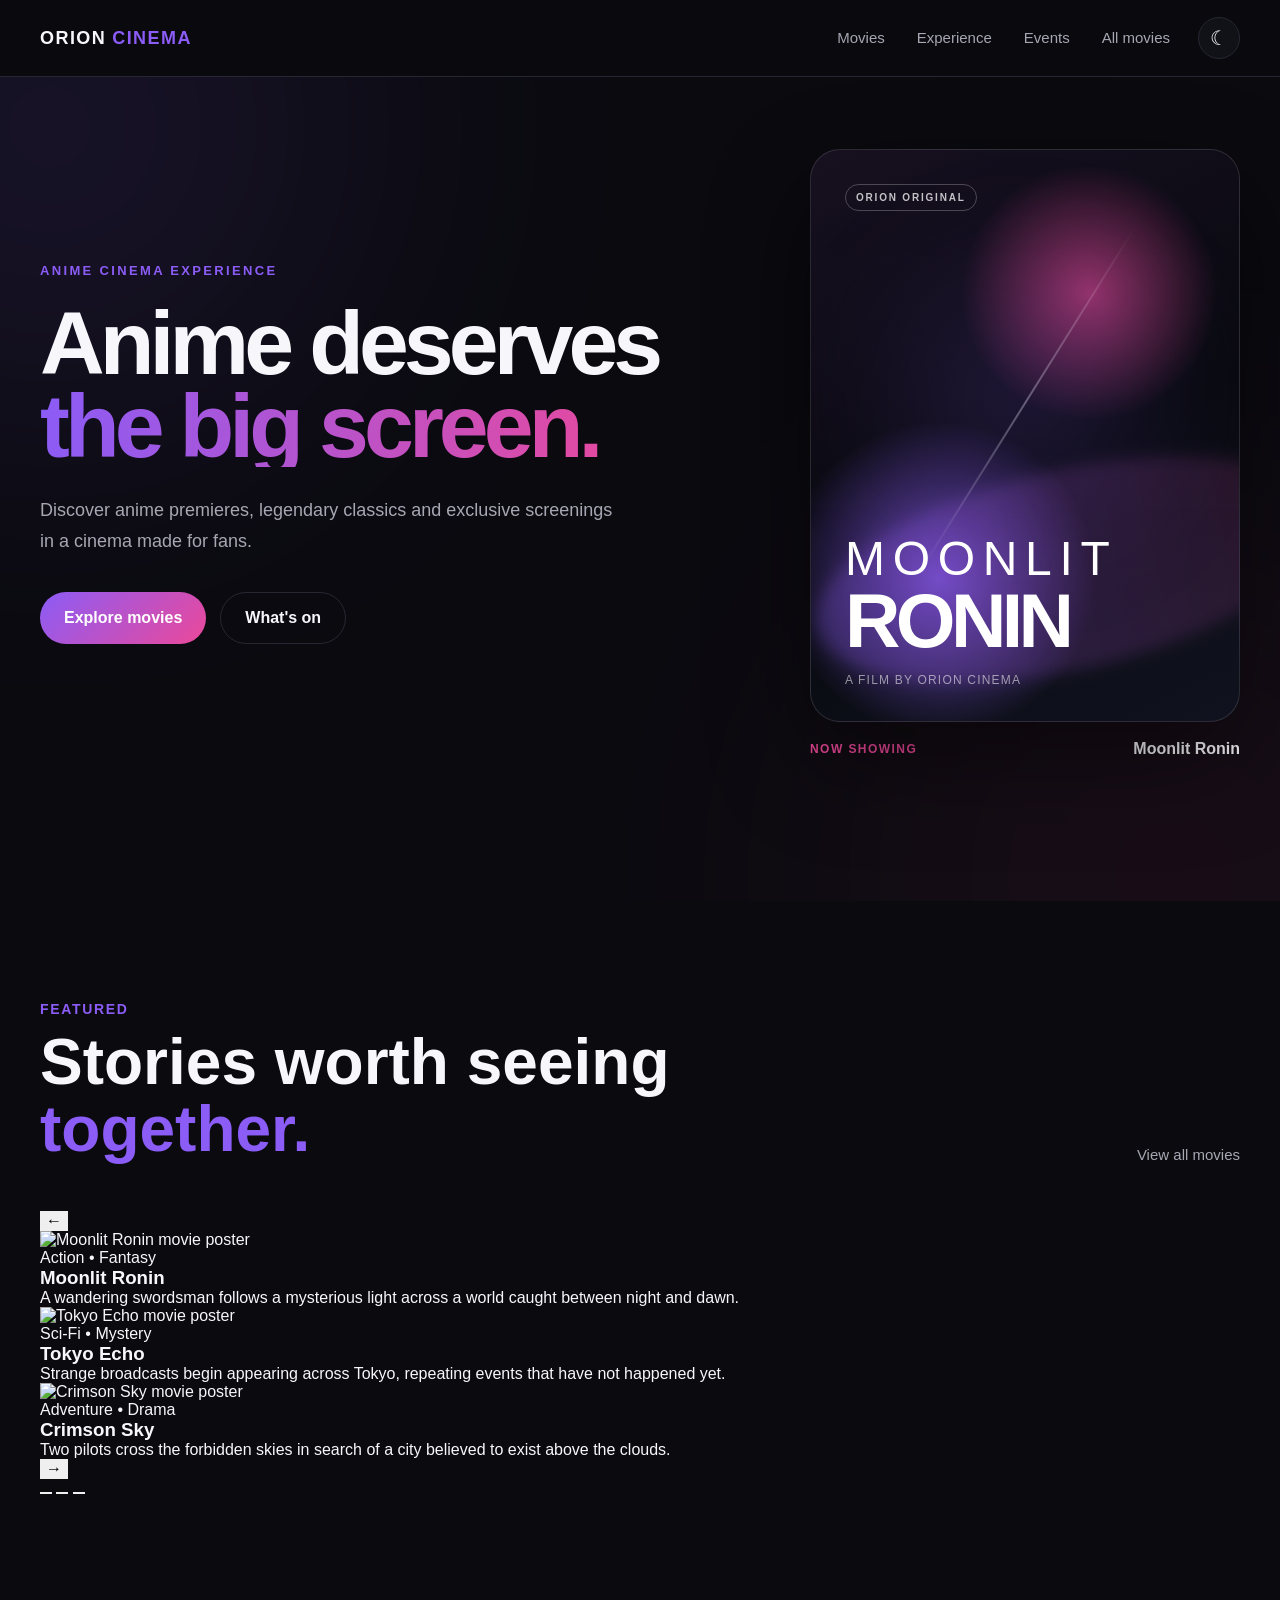
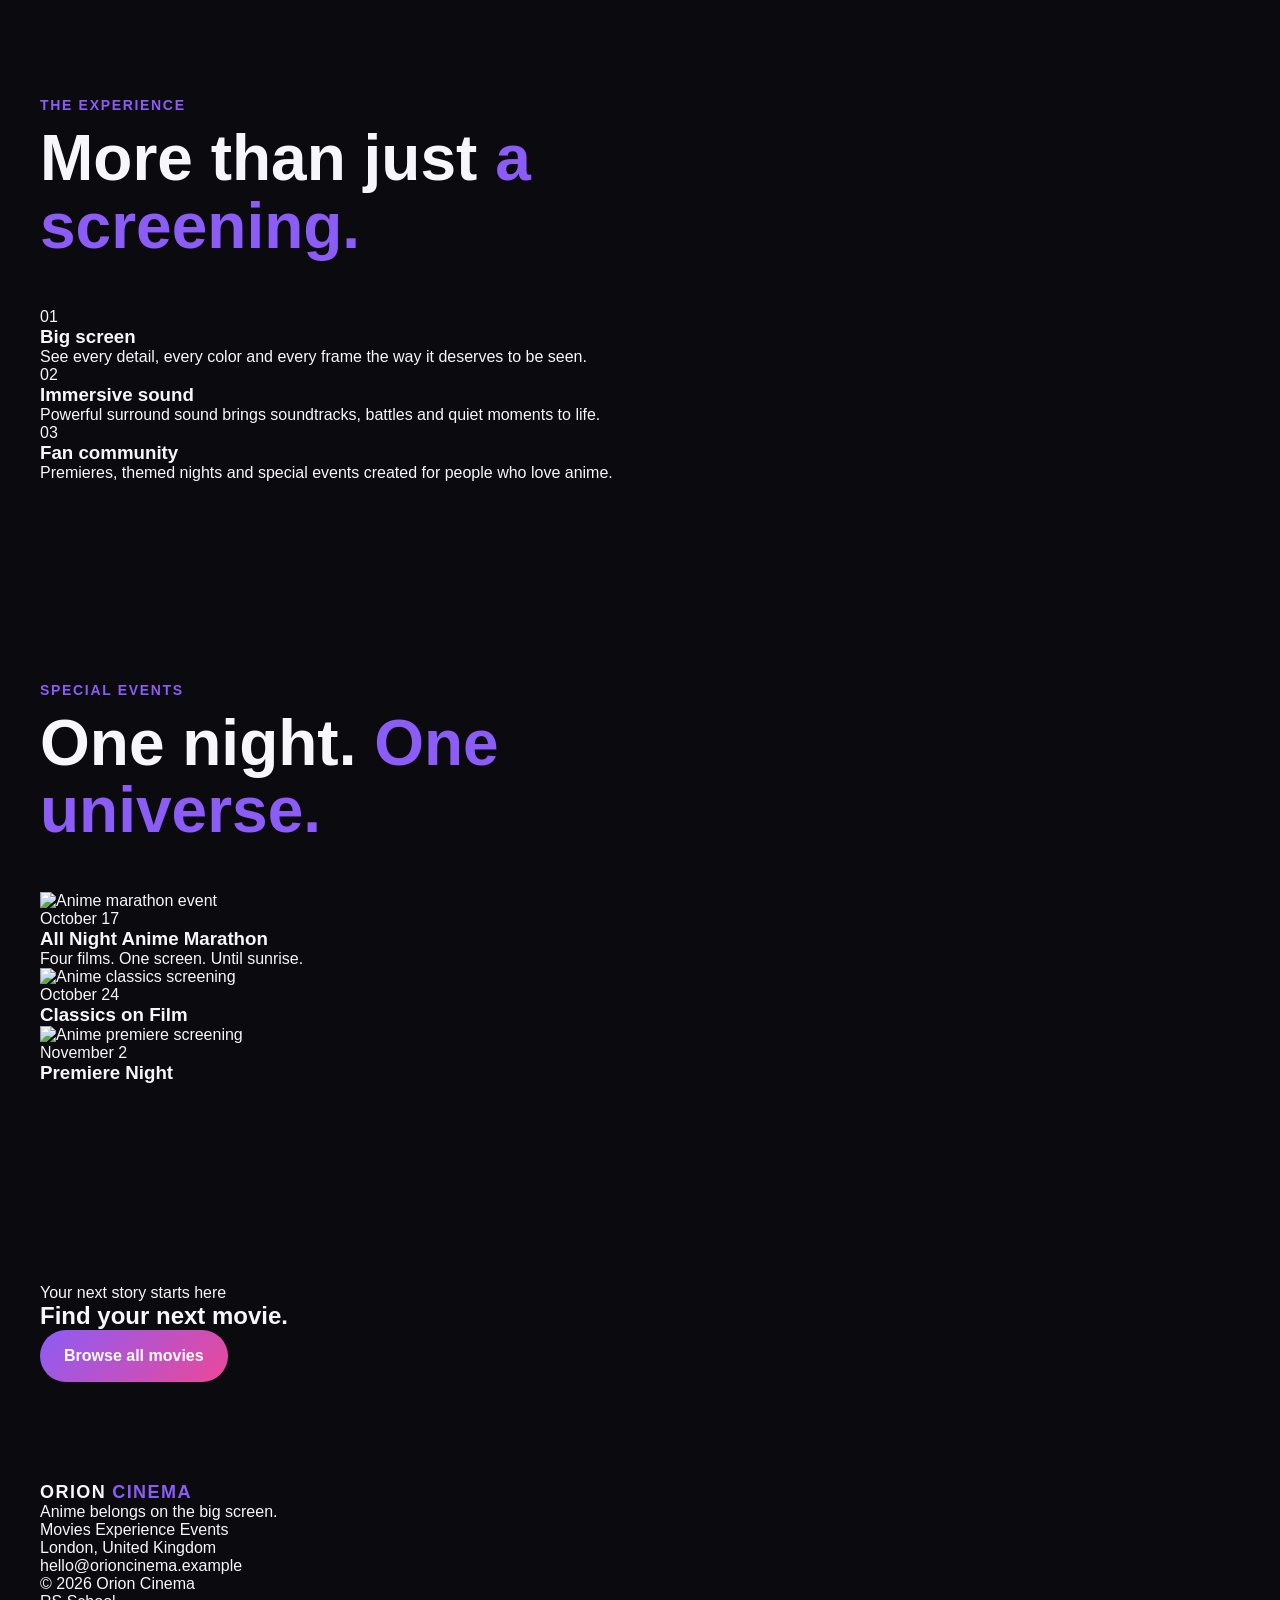
==== index.html @ 241aa788 "feat: add hero section styles" ====
<!DOCTYPE html>
<html lang="en">
<head>
    <meta charset="UTF-8">
    <meta name="viewport" content="width=device-width, initial-scale=1.0">

    <meta name="description" content="Orion Cinema — anime premieres, classics and special screenings on the big screen.">

    <title>Orion Cinema</title>

    <link rel="icon" href="./favicon.svg" type="image/svg+xml">
    <link rel="stylesheet" href="./css/style.css">
</head>

<body>
    <header class="header">
        <div class="container header__container">
            <a class="logo" href="./" aria-label="Orion Cinema home">ORION<span class="logo__accent">CINEMA</span></a>

            <nav class="nav" aria-label="Main navigation">
                <ul class="nav__list">
                    <li class="nav__item">
                        <a class="nav__link" href="#featured">Movies</a>
                    </li>

                    <li class="nav__item">
                        <a class="nav__link" href="#experience">Experience</a>
                    </li>

                    <li class="nav__item">
                        <a class="nav__link" href="#events">Events</a>
                    </li>

                    <li class="nav__item">
                        <a class="nav__link" href="./movies/">All movies</a>
                    </li>
                </ul>
            </nav>

            <div class="header__actions">

                <button class="theme-toggle" type="button" aria-label="Switch color theme">
                    <span class="theme-toggle__icon" aria-hidden="true">☾</span>
                </button>

                <button class="burger" type="button" aria-label="Open navigation menu" aria-expanded="false">
                    <span class="burger__line"></span>
                    <span class="burger__line"></span>
                    <span class="burger__line"></span>
                </button>

            </div>

        </div>
    </header>

    <main>
        <section class="hero">
            <div class="container hero__container">

                <div class="hero__content">

                    <p class="hero__eyebrow">
                        Anime cinema experience
                    </p>

                    <h1 class="hero__title">
                        Anime deserves
                        <span class="hero__accent">the big screen.</span>
                    </h1>

                    <p class="hero__description">
                        Discover anime premieres, legendary classics and exclusive
                        screenings in a cinema made for fans.
                    </p>

                    <div class="hero__actions">

                        <a class="button button--primary" href="./movies/">
                            Explore movies
                        </a>

                        <a class="button button--secondary" href="#featured">
                            What's on
                        </a>

                    </div>

                </div>


                <div class="hero__visual">

                    <div class="hero__poster">

                        <div class="hero__poster-glow"></div>

                        <div class="hero__poster-content">
                          <span class="hero__poster-label">
                            ORION ORIGINAL
                          </span>

                            <div class="hero__poster-title">
                                <span>MOONLIT</span>
                                <strong>RONIN</strong>
                            </div>

                            <p class="hero__poster-meta">
                                A film by Orion Cinema
                            </p>
                        </div>

                    </div>

                    <div class="hero__movie-info">
                        <span class="hero__status">Now showing</span>
                        <strong class="hero__movie-title">Moonlit Ronin</strong>
                    </div>

                </div>

            </div>
        </section>


        <section class="featured section" id="featured">
            <div class="container">

                <div class="section-heading">

                    <div>
                        <p class="section-heading__eyebrow">Featured</p>

                        <h2 class="section-heading__title">
                            Stories worth seeing
                            <span class="accent-text">together.</span>
                        </h2>
                    </div>

                    <a class="section-heading__link" href="./movies/">
                        View all movies
                    </a>

                </div>


                <div class="slider">

                    <button
                            class="slider__button slider__button--previous"
                            type="button"
                            aria-label="Previous movie"
                    >
                        ←
                    </button>


                    <div class="slider__track">

                        <article class="featured-card">
                            <img class="featured-card__image" src="./assets/images/movies/moonlit-ronin.jpg" alt="Moonlit Ronin movie poster">

                            <div class="featured-card__content">
                                <p class="featured-card__meta">
                                    Action • Fantasy
                                </p>

                                <h3 class="featured-card__title">
                                    Moonlit Ronin
                                </h3>

                                <p class="featured-card__description">
                                    A wandering swordsman follows a mysterious light across
                                    a world caught between night and dawn.
                                </p>
                            </div>
                        </article>


                        <article class="featured-card">
                            <img class="featured-card__image" src="./assets/images/movies/tokyo-echo.jpg" alt="Tokyo Echo movie poster">

                            <div class="featured-card__content">
                                <p class="featured-card__meta">
                                    Sci-Fi • Mystery
                                </p>

                                <h3 class="featured-card__title">
                                    Tokyo Echo
                                </h3>

                                <p class="featured-card__description">
                                    Strange broadcasts begin appearing across Tokyo,
                                    repeating events that have not happened yet.
                                </p>
                            </div>
                        </article>


                        <article class="featured-card">
                            <img class="featured-card__image" src="./assets/images/movies/crimson-sky.jpg" alt="Crimson Sky movie poster">

                            <div class="featured-card__content">
                                <p class="featured-card__meta">
                                    Adventure • Drama
                                </p>

                                <h3 class="featured-card__title">
                                    Crimson Sky
                                </h3>

                                <p class="featured-card__description">
                                    Two pilots cross the forbidden skies in search of a
                                    city believed to exist above the clouds.
                                </p>
                            </div>
                        </article>

                    </div>


                    <button class="slider__button slider__button--next" type="button" aria-label="Next movie">→</button>

                </div>


                <div class="slider-pagination" aria-label="Slider pagination">
                    <button class="slider-pagination__item slider-pagination__item--active" type="button" aria-label="Show movie 1"></button>

                    <button class="slider-pagination__item" type="button" aria-label="Show movie 2"></button>

                    <button class="slider-pagination__item" type="button" aria-label="Show movie 3"></button>
                </div>

            </div>
        </section>

        <section class="experience section" id="experience">
            <div class="container">

                <div class="section-heading">

                    <div>
                        <p class="section-heading__eyebrow">
                            The experience
                        </p>

                        <h2 class="section-heading__title">
                            More than just
                            <span class="accent-text">a screening.</span>
                        </h2>
                    </div>

                </div>


                <div class="experience__grid">

                    <article class="experience-card">
                        <span class="experience-card__number">01</span>

                        <h3 class="experience-card__title">
                            Big screen
                        </h3>

                        <p class="experience-card__description">
                            See every detail, every color and every frame the way
                            it deserves to be seen.
                        </p>
                    </article>


                    <article class="experience-card">
                        <span class="experience-card__number">02</span>

                        <h3 class="experience-card__title">
                            Immersive sound
                        </h3>

                        <p class="experience-card__description">
                            Powerful surround sound brings soundtracks, battles and
                            quiet moments to life.
                        </p>
                    </article>


                    <article class="experience-card">
                        <span class="experience-card__number">03</span>

                        <h3 class="experience-card__title">
                            Fan community
                        </h3>

                        <p class="experience-card__description">
                            Premieres, themed nights and special events created for
                            people who love anime.
                        </p>
                    </article>

                </div>

            </div>
        </section>

        <section class="events section" id="events">
            <div class="container">

                <div class="section-heading">

                    <div>
                        <p class="section-heading__eyebrow">
                            Special events
                        </p>

                        <h2 class="section-heading__title">
                            One night.
                            <span class="accent-text">One universe.</span>
                        </h2>
                    </div>

                </div>


                <div class="events__grid">

                    <article class="event-card event-card--large">

                        <img class="event-card__image" src="./assets/images/events/anime-night.jpg" alt="Anime marathon event">

                        <div class="event-card__overlay">

                            <p class="event-card__date">
                                October 17
                            </p>

                            <h3 class="event-card__title">
                                All Night Anime Marathon
                            </h3>

                            <p class="event-card__description">
                                Four films. One screen. Until sunrise.
                            </p>

                        </div>

                    </article>


                    <article class="event-card">

                        <img class="event-card__image" src="./assets/images/events/classics-night.jpg" alt="Anime classics screening">

                        <div class="event-card__overlay">

                            <p class="event-card__date">
                                October 24
                            </p>

                            <h3 class="event-card__title">
                                Classics on Film
                            </h3>

                        </div>

                    </article>


                    <article class="event-card">

                        <img class="event-card__image" src="./assets/images/events/premiere-night.jpg" alt="Anime premiere screening">

                        <div class="event-card__overlay">

                            <p class="event-card__date">
                                November 2
                            </p>

                            <h3 class="event-card__title">
                                Premiere Night
                            </h3>

                        </div>

                    </article>

                </div>

            </div>
        </section>

        <section class="cta section">
            <div class="container">

                <div class="cta__content">

                    <p class="cta__eyebrow">
                        Your next story starts here
                    </p>

                    <h2 class="cta__title">
                        Find your next movie.
                    </h2>

                    <a class="button button--primary" href="./movies/">
                        Browse all movies
                    </a>

                </div>

            </div>
        </section>

    </main>

    <footer class="footer">
        <div class="container">

            <div class="footer__top">

                <div class="footer__brand">

                    <a class="logo" href="./">
                        ORION
                        <span class="logo__accent">CINEMA</span>
                    </a>

                    <p class="footer__tagline">
                        Anime belongs on the big screen.
                    </p>

                </div>


                <nav class="footer__nav" aria-label="Footer navigation">

                    <a href="./movies/">Movies</a>
                    <a href="#experience">Experience</a>
                    <a href="#events">Events</a>

                </nav>


                <div class="footer__contacts">

                    <p>London, United Kingdom</p>

                    <a href="mailto:hello@orioncinema.example">hello@orioncinema.example</a>

                </div>

            </div>


            <div class="footer__bottom">

                <p>
                    © 2026 Orion Cinema
                </p>

                <a href="https://rs.school/" target="_blank" rel="noopener noreferrer">RS School</a>

            </div>

        </div>
    </footer>


    <script src="./js/main.js"></script>
</body>
</html>
---- css/style.css ----
*,
*::before,
*::after {
    box-sizing: border-box;
}

html {
    scroll-behavior: smooth;
}

body,
h1,
h2,
h3,
p,
ul {
    margin: 0;
}

ul {
    padding: 0;
    list-style: none;
}

img {
    display: block;
    max-width: 100%;
}

a {
    color: inherit;
    text-decoration: none;
}

button,
input {
    font: inherit;
}

button {
    border: none;
    cursor: pointer;
}



:root {
    --bg-primary: #0a0a0f;
    --bg-secondary: #111118;
    --bg-card: #181821;

    --text-primary: #f7f7fb;
    --text-secondary: #a7a7b3;

    --accent-primary: #8b5cf6;
    --accent-secondary: #ec4899;

    --border-color: #272733;

    --container-width: 1200px;

    --transition: 0.3s ease;
}


[data-theme="light"] {
    --bg-primary: #f6f6fa;
    --bg-secondary: #ffffff;
    --bg-card: #ffffff;

    --text-primary: #17171c;
    --text-secondary: #686872;

    --border-color: #dddde5;
}


body {
    min-width: 320px;

    font-family:
            Inter,
            Arial,
            sans-serif;

    color: var(--text-primary);
    background-color: var(--bg-primary);

    transition: color var(--transition), background-color var(--transition);
}

.container {
    width: min(
            calc(100% - 40px),
            var(--container-width)
    );

    margin-inline: auto;
}

.section {
    padding: 100px 0;
}

.accent-text {
    color: var(--accent-primary);
}

.logo {
    display: inline-flex;
    align-items: center;
    gap: 6px;

    font-size: 18px;
    font-weight: 800;
    letter-spacing: 0.08em;

    white-space: nowrap;
}

.logo__accent {
    color: var(--accent-primary);
}


.button {
    display: inline-flex;
    align-items: center;
    justify-content: center;

    min-height: 52px;
    padding: 0 24px;

    border-radius: 999px;

    font-weight: 600;

    transition:
            transform var(--transition),
            background-color var(--transition),
            color var(--transition),
            border-color var(--transition);
}

.button:hover {
    transform: translateY(-2px);
}

.button--primary {
    color: #ffffff;

    background:
            linear-gradient(
                    135deg,
                    var(--accent-primary),
                    var(--accent-secondary)
            );
}

.button--secondary {
    border: 1px solid var(--border-color);

    color: var(--text-primary);
    background-color: transparent;
}

.button--secondary:hover {
    background-color: var(--bg-card);
}


.header {
    position: sticky;
    top: 0;
    z-index: 100;

    background-color: rgba(10, 10, 15, 0.88);

    border-bottom: 1px solid var(--border-color);

    backdrop-filter: blur(16px);
}

[data-theme="light"] .header {
    background-color: rgba(246, 246, 250, 0.88);
}

.header__container {
    display: flex;
    align-items: center;

    min-height: 76px;
}

.nav {
    margin-left: auto;
}

.nav__list {
    display: flex;
    align-items: center;
    gap: 32px;
}

.nav__link {
    position: relative;

    color: var(--text-secondary);

    font-size: 15px;
    font-weight: 500;

    transition: color var(--transition);
}

.nav__link:hover {
    color: var(--text-primary);
}

.nav__link::after {
    content: "";

    position: absolute;
    left: 0;
    bottom: -8px;

    width: 100%;
    height: 2px;

    background-color: var(--accent-primary);

    transform: scaleX(0);
    transform-origin: right;

    transition: transform var(--transition);
}

.nav__link:hover::after {
    transform: scaleX(1);
    transform-origin: left;
}

.header__actions {
    display: flex;
    align-items: center;
    gap: 10px;

    margin-left: 28px;
}

.theme-toggle {
    display: flex;
    align-items: center;
    justify-content: center;

    width: 42px;
    height: 42px;

    border: 1px solid var(--border-color);
    border-radius: 50%;

    color: var(--text-primary);
    background-color: var(--bg-secondary);

    transition:
            background-color var(--transition),
            transform var(--transition);
}

.theme-toggle:hover {
    transform: rotate(12deg);

    background-color: var(--bg-card);
}

.theme-toggle__icon {
    font-size: 20px;
}

.burger {
    display: none;

    width: 42px;
    height: 42px;

    border: 1px solid var(--border-color);
    border-radius: 50%;

    background-color: var(--bg-secondary);
}

.burger__line {
    display: block;

    width: 18px;
    height: 2px;

    margin: 4px auto;

    background-color: var(--text-primary);
}

/* =========================
   HERO
========================= */

.hero {
    position: relative;
    overflow: hidden;

    min-height: calc(100vh - 76px);
    padding: 72px 0 96px;
}

.hero::before {
    content: "";

    position: absolute;
    top: -250px;
    left: -250px;

    width: 600px;
    height: 600px;

    border-radius: 50%;

    background: var(--accent-primary);

    opacity: 0.12;
    filter: blur(140px);

    pointer-events: none;
}

.hero::after {
    content: "";

    position: absolute;
    right: -220px;
    bottom: -300px;

    width: 650px;
    height: 650px;

    border-radius: 50%;

    background: var(--accent-secondary);

    opacity: 0.08;
    filter: blur(160px);

    pointer-events: none;
}

.hero__container {
    position: relative;
    z-index: 1;

    display: grid;
    grid-template-columns: minmax(0, 1fr) minmax(340px, 0.8fr);
    align-items: center;
    gap: 80px;
}


.hero__content {
    max-width: 700px;
}

.hero__eyebrow {
    margin-bottom: 24px;

    color: var(--accent-primary);

    font-size: 13px;
    font-weight: 700;

    letter-spacing: 0.18em;
    text-transform: uppercase;
}

.hero__title {
    max-width: 760px;

    margin-bottom: 28px;

    font-size: clamp(58px, 7vw, 104px);
    line-height: 0.92;

    letter-spacing: -0.055em;
}

.hero__accent {
    display: block;

    color: transparent;

    background:
            linear-gradient(
                    90deg,
                    var(--accent-primary),
                    var(--accent-secondary)
            );

    background-clip: text;
    -webkit-background-clip: text;
}

.hero__description {
    max-width: 590px;

    margin-bottom: 36px;

    color: var(--text-secondary);

    font-size: 18px;
    line-height: 1.7;
}

.hero__actions {
    display: flex;
    flex-wrap: wrap;
    gap: 14px;
}


.hero__visual {
    position: relative;

    width: 100%;
    max-width: 430px;

    justify-self: end;
}

.hero__poster {
    position: relative;
    overflow: hidden;

    aspect-ratio: 3 / 4;

    border: 1px solid rgba(255, 255, 255, 0.12);
    border-radius: 30px;

    background:
            radial-gradient(
                    circle at 65% 25%,
                    rgba(236, 72, 153, 0.6),
                    transparent 25%
            ),
            radial-gradient(
                    circle at 30% 75%,
                    rgba(139, 92, 246, 0.75),
                    transparent 30%
            ),
            linear-gradient(
                    155deg,
                    #171020 0%,
                    #08090f 55%,
                    #10131f 100%
            );

    box-shadow:
            0 40px 100px rgba(0, 0, 0, 0.45);
}

.hero__poster::before {
    content: "";

    position: absolute;
    top: 8%;
    left: 50%;

    width: 2px;
    height: 72%;

    background:
            linear-gradient(
                    to bottom,
                    transparent,
                    rgba(255, 255, 255, 0.7),
                    transparent
            );

    transform: rotate(32deg);

    opacity: 0.5;
}

.hero__poster::after {
    content: "";

    position: absolute;
    right: -20%;
    bottom: 9%;

    width: 120%;
    height: 35%;

    border-radius: 50%;

    background:
            linear-gradient(
                    90deg,
                    rgba(139, 92, 246, 0.25),
                    rgba(236, 72, 153, 0.12)
            );

    transform: rotate(-13deg);
    filter: blur(8px);
}



.hero__poster-glow {
    position: absolute;
    top: 25%;
    left: 50%;

    width: 210px;
    height: 210px;

    border-radius: 50%;

    background: var(--accent-primary);

    transform: translateX(-50%);

    opacity: 0.22;
    filter: blur(80px);
}



.hero__poster-content {
    position: absolute;
    inset: 0;
    z-index: 2;

    display: flex;
    flex-direction: column;

    padding: 34px;
}

.hero__poster-label {
    align-self: flex-start;

    padding: 7px 10px;

    border: 1px solid rgba(255, 255, 255, 0.24);
    border-radius: 999px;

    color: rgba(255, 255, 255, 0.75);

    font-size: 10px;
    font-weight: 700;

    letter-spacing: 0.18em;
}

.hero__poster-title {
    margin-top: auto;

    color: #ffffff;
}

.hero__poster-title span,
.hero__poster-title strong {
    display: block;
}

.hero__poster-title span {
    font-size: clamp(34px, 4vw, 48px);
    font-weight: 300;

    letter-spacing: 0.16em;
}

.hero__poster-title strong {
    font-size: clamp(56px, 6vw, 82px);
    line-height: 0.9;

    letter-spacing: -0.06em;
}

.hero__poster-meta {
    margin-top: 18px;

    color: rgba(255, 255, 255, 0.55);

    font-size: 12px;

    letter-spacing: 0.1em;
    text-transform: uppercase;
}


/* MOVIE INFO */

.hero__movie-info {
    display: flex;
    align-items: center;
    justify-content: space-between;
    gap: 20px;

    padding-top: 18px;
}

.hero__status {
    color: var(--accent-secondary);

    font-size: 12px;
    font-weight: 700;

    letter-spacing: 0.12em;
    text-transform: uppercase;
}

.hero__movie-title {
    font-size: 16px;
}

.section-heading {
    display: flex;
    align-items: flex-end;
    justify-content: space-between;
    gap: 30px;

    margin-bottom: 48px;
}

.section-heading__eyebrow {
    margin-bottom: 12px;

    color: var(--accent-primary);

    font-size: 14px;
    font-weight: 700;

    text-transform: uppercase;
    letter-spacing: 0.12em;
}

.section-heading__title {
    max-width: 700px;

    font-size: clamp(36px, 5vw, 64px);
    line-height: 1.05;
}

.section-heading__link {
    color: var(--text-secondary);

    font-size: 15px;

    transition: color var(--transition);
}

.section-heading__link:hover {
    color: var(--text-primary);
}


@media (max-width: 1000px) {
    .hero {
        min-height: auto;
    }

    .hero__container {
        grid-template-columns: 1fr 360px;
        gap: 48px;
    }

    .hero__title {
        font-size: clamp(52px, 7vw, 76px);
    }
}


@media (max-width: 768px) {
    .hero {
        padding: 64px 0 80px;
    }

    .hero__container {
        grid-template-columns: 1fr;
        gap: 64px;
    }

    .hero__content {
        max-width: 650px;
    }

    .hero__title {
        max-width: 650px;

        font-size: clamp(54px, 11vw, 82px);
    }

    .hero__visual {
        width: min(100%, 420px);

        justify-self: center;
    }
}


@media (max-width: 480px) {
    .hero {
        padding: 48px 0 64px;
    }

    .hero__eyebrow {
        margin-bottom: 18px;

        font-size: 11px;
    }

    .hero__title {
        margin-bottom: 24px;

        font-size: clamp(44px, 14vw, 62px);
    }

    .hero__description {
        margin-bottom: 28px;

        font-size: 16px;
    }

    .hero__actions {
        flex-direction: column;
    }

    .hero__actions .button {
        width: 100%;
    }

    .hero__visual {
        max-width: 340px;
    }

    .hero__poster {
        border-radius: 22px;
    }

    .hero__poster-content {
        padding: 24px;
    }

    .hero__poster-title span {
        font-size: 27px;
    }

    .hero__poster-title strong {
        font-size: 56px;
    }

    .hero__movie-info {
        align-items: flex-start;
        flex-direction: column;
        gap: 6px;
    }
}


@media (max-width: 768px) {
    .container {
        width: min(
                calc(100% - 32px),
                var(--container-width)
        );
    }

    .section {
        padding: 80px 0;
    }

    .nav {
        display: none;
    }

    .header__actions {
        margin-left: auto;
    }

    .burger {
        display: block;
    }
}

@media (max-width: 480px) {
    .container {
        width: min(
                calc(100% - 24px),
                var(--container-width)
        );
    }

    .section {
        padding: 64px 0;
    }

    .header__container {
        min-height: 68px;
    }

    .logo {
        font-size: 16px;
    }
}
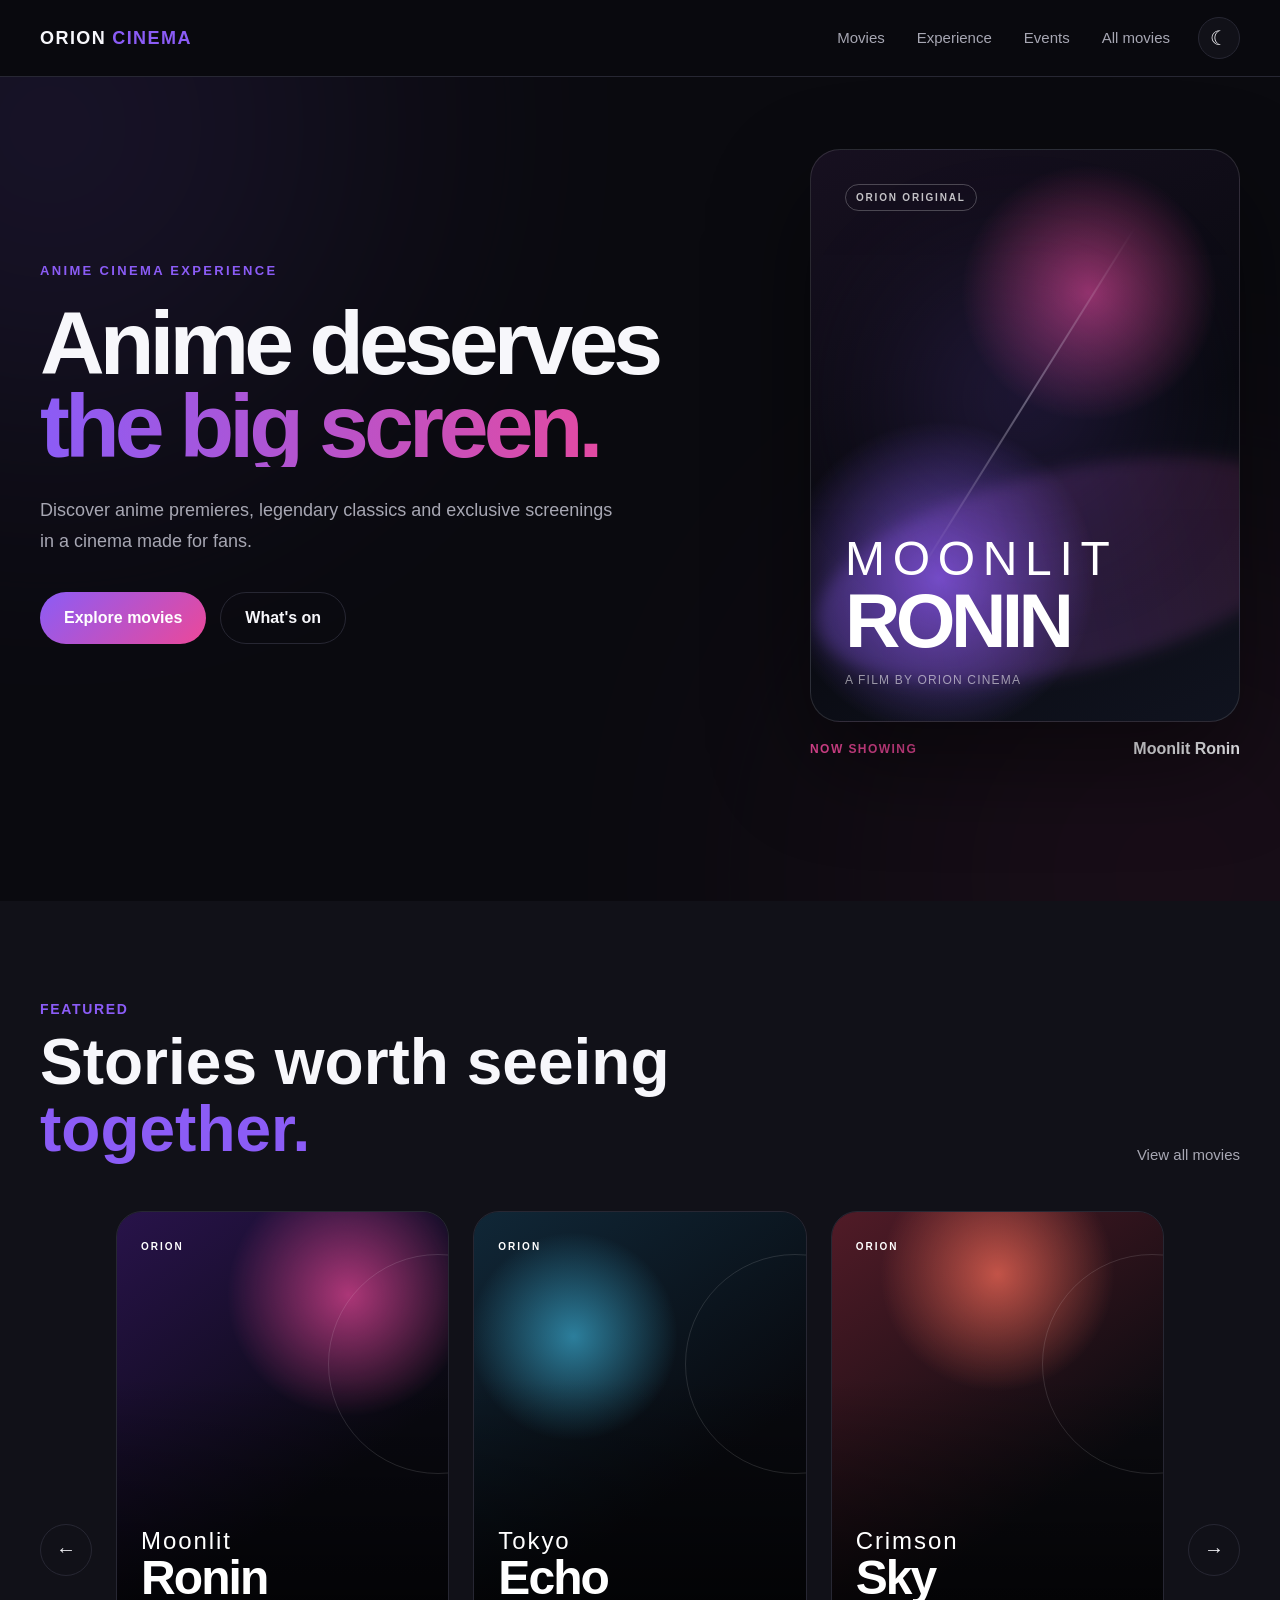
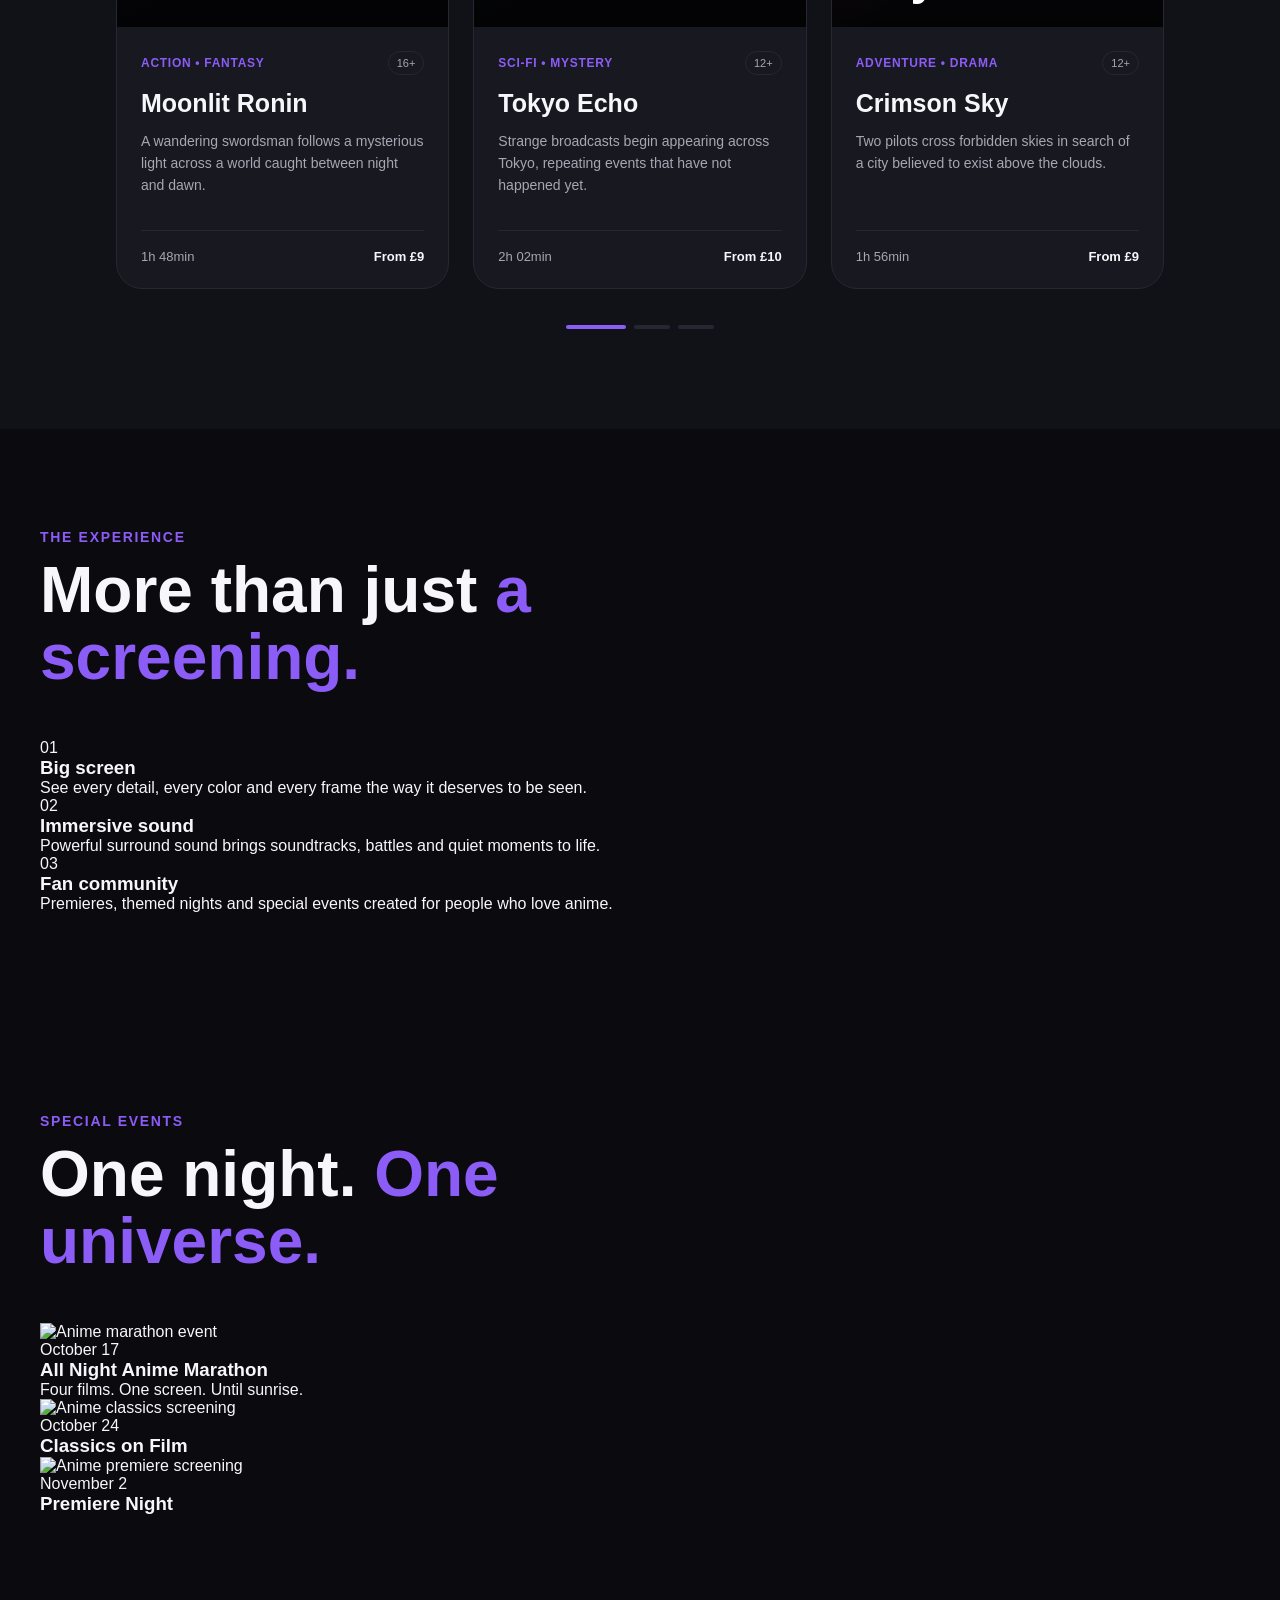
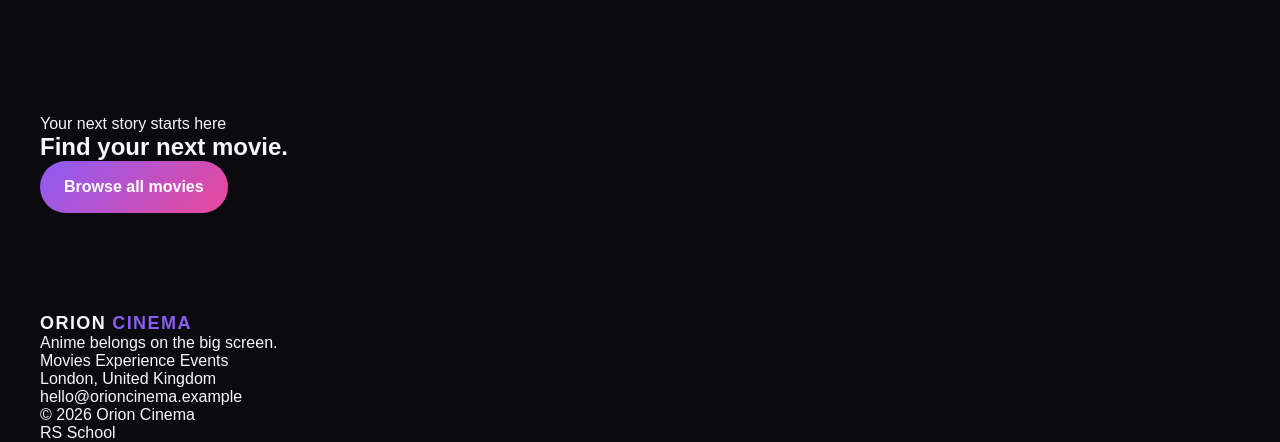
==== commit b646d767: "feat: add featured movies section" ====
--- a/index.html
+++ b/index.html
@@ -158,12 +158,23 @@
                     <div class="slider__track">
 
                         <article class="featured-card">
-                            <img class="featured-card__image" src="./assets/images/movies/moonlit-ronin.jpg" alt="Moonlit Ronin movie poster">
+                            <div class="featured-card__poster featured-card__poster--moonlit">
+                                <span class="featured-card__poster-label">ORION</span>
+
+                                <div class="featured-card__poster-name">
+                                    <span>Moonlit</span>
+                                    <strong>Ronin</strong>
+                                </div>
+                            </div>
 
                             <div class="featured-card__content">
-                                <p class="featured-card__meta">
-                                    Action • Fantasy
-                                </p>
+                                <div class="featured-card__top">
+                                    <p class="featured-card__meta">
+                                        Action • Fantasy
+                                    </p>
+
+                                    <span class="featured-card__rating">16+</span>
+                                </div>
 
                                 <h3 class="featured-card__title">
                                     Moonlit Ronin
@@ -173,17 +184,33 @@
                                     A wandering swordsman follows a mysterious light across
                                     a world caught between night and dawn.
                                 </p>
+
+                                <div class="featured-card__footer">
+                                    <span>1h 48min</span>
+                                    <span>From £9</span>
+                                </div>
                             </div>
                         </article>
 
 
                         <article class="featured-card">
-                            <img class="featured-card__image" src="./assets/images/movies/tokyo-echo.jpg" alt="Tokyo Echo movie poster">
+                            <div class="featured-card__poster featured-card__poster--tokyo">
+                                <span class="featured-card__poster-label">ORION</span>
+
+                                <div class="featured-card__poster-name">
+                                    <span>Tokyo</span>
+                                    <strong>Echo</strong>
+                                </div>
+                            </div>
 
                             <div class="featured-card__content">
-                                <p class="featured-card__meta">
-                                    Sci-Fi • Mystery
-                                </p>
+                                <div class="featured-card__top">
+                                    <p class="featured-card__meta">
+                                        Sci-Fi • Mystery
+                                    </p>
+
+                                    <span class="featured-card__rating">12+</span>
+                                </div>
 
                                 <h3 class="featured-card__title">
                                     Tokyo Echo
@@ -193,26 +220,47 @@
                                     Strange broadcasts begin appearing across Tokyo,
                                     repeating events that have not happened yet.
                                 </p>
+
+                                <div class="featured-card__footer">
+                                    <span>2h 02min</span>
+                                    <span>From £10</span>
+                                </div>
                             </div>
                         </article>
 
 
                         <article class="featured-card">
-                            <img class="featured-card__image" src="./assets/images/movies/crimson-sky.jpg" alt="Crimson Sky movie poster">
+                            <div class="featured-card__poster featured-card__poster--crimson">
+                                <span class="featured-card__poster-label">ORION</span>
+
+                                <div class="featured-card__poster-name">
+                                    <span>Crimson</span>
+                                    <strong>Sky</strong>
+                                </div>
+                            </div>
 
                             <div class="featured-card__content">
-                                <p class="featured-card__meta">
-                                    Adventure • Drama
-                                </p>
+                                <div class="featured-card__top">
+                                    <p class="featured-card__meta">
+                                        Adventure • Drama
+                                    </p>
+
+                                    <span class="featured-card__rating">12+</span>
+                                </div>
 
                                 <h3 class="featured-card__title">
                                     Crimson Sky
                                 </h3>
 
                                 <p class="featured-card__description">
-                                    Two pilots cross the forbidden skies in search of a
+                                    Two pilots cross forbidden skies in search of a
                                     city believed to exist above the clouds.
                                 </p>
+
+                                <div class="featured-card__footer">
+                                    <span>1h 56min</span>
+                                    <span>From £9</span>
+                                </div>
                             </div>
                         </article>
 
--- a/css/style.css
+++ b/css/style.css
@@ -621,6 +621,321 @@
     font-size: 16px;
 }
 
+/* =========================
+   FEATURED MOVIES
+========================= */
+
+.featured {
+    background-color: var(--bg-secondary);
+}
+
+.slider {
+    display: grid;
+    grid-template-columns: 52px minmax(0, 1fr) 52px;
+    align-items: center;
+    gap: 24px;
+}
+
+.slider__track {
+    display: grid;
+    grid-template-columns: repeat(3, 1fr);
+    gap: 24px;
+}
+
+
+/* =========================
+   SLIDER BUTTONS
+========================= */
+
+.slider__button {
+    display: flex;
+    align-items: center;
+    justify-content: center;
+
+    width: 52px;
+    height: 52px;
+
+    border: 1px solid var(--border-color);
+    border-radius: 50%;
+
+    color: var(--text-primary);
+    background-color: transparent;
+
+    font-size: 20px;
+
+    transition:
+            background-color var(--transition),
+            border-color var(--transition),
+            transform var(--transition);
+}
+
+.slider__button:hover {
+    border-color: var(--accent-primary);
+
+    background-color: var(--bg-card);
+
+    transform: scale(1.06);
+}
+
+
+
+.featured-card {
+    overflow: hidden;
+
+    border: 1px solid var(--border-color);
+    border-radius: 26px;
+
+    background-color: var(--bg-card);
+
+    transition:
+            transform var(--transition),
+            border-color var(--transition),
+            box-shadow var(--transition);
+}
+
+.featured-card:hover {
+    border-color: rgba(139, 92, 246, 0.6);
+
+    transform: translateY(-8px);
+
+    box-shadow:
+            0 30px 60px rgba(0, 0, 0, 0.2);
+}
+
+
+.featured-card__poster {
+    position: relative;
+    overflow: hidden;
+
+    aspect-ratio: 4 / 5;
+
+    padding: 24px;
+
+    color: #ffffff;
+}
+
+.featured-card__poster::before {
+    content: "";
+
+    position: absolute;
+    inset: 0;
+
+    background:
+            linear-gradient(
+                    to top,
+                    rgba(0, 0, 0, 0.7),
+                    transparent 60%
+            );
+
+    pointer-events: none;
+}
+
+.featured-card__poster::after {
+    content: "";
+
+    position: absolute;
+
+    width: 220px;
+    height: 220px;
+
+    border: 1px solid rgba(255, 255, 255, 0.12);
+    border-radius: 50%;
+
+    top: 10%;
+    right: -30%;
+}
+
+
+
+.featured-card__poster--moonlit {
+    background:
+            radial-gradient(
+                    circle at 70% 20%,
+                    rgba(236, 72, 153, 0.7),
+                    transparent 30%
+            ),
+            linear-gradient(
+                    145deg,
+                    #28134a,
+                    #090910 65%
+            );
+}
+
+
+
+.featured-card__poster--tokyo {
+    background:
+            radial-gradient(
+                    circle at 30% 30%,
+                    rgba(70, 210, 255, 0.55),
+                    transparent 28%
+            ),
+            linear-gradient(
+                    145deg,
+                    #102737,
+                    #08090e 65%
+            );
+}
+
+
+
+.featured-card__poster--crimson {
+    background:
+            radial-gradient(
+                    circle at 50% 15%,
+                    rgba(255, 110, 90, 0.7),
+                    transparent 30%
+            ),
+            linear-gradient(
+                    145deg,
+                    #511b27,
+                    #0b0b10 68%
+            );
+}
+
+
+
+
+.featured-card__poster-label {
+    position: relative;
+    z-index: 1;
+
+    font-size: 10px;
+    font-weight: 700;
+
+    letter-spacing: 0.2em;
+}
+
+.featured-card__poster-name {
+    position: absolute;
+    left: 24px;
+    right: 24px;
+    bottom: 26px;
+    z-index: 1;
+}
+
+.featured-card__poster-name span,
+.featured-card__poster-name strong {
+    display: block;
+}
+
+.featured-card__poster-name span {
+    font-size: 24px;
+    font-weight: 300;
+
+    letter-spacing: 0.08em;
+}
+
+.featured-card__poster-name strong {
+    font-size: clamp(36px, 4vw, 48px);
+    line-height: 0.95;
+
+    letter-spacing: -0.04em;
+}
+
+
+
+.featured-card__content {
+    padding: 24px;
+}
+
+.featured-card__top {
+    display: flex;
+    align-items: center;
+    justify-content: space-between;
+    gap: 16px;
+
+    margin-bottom: 14px;
+}
+
+.featured-card__meta {
+    color: var(--accent-primary);
+
+    font-size: 12px;
+    font-weight: 700;
+
+    letter-spacing: 0.06em;
+    text-transform: uppercase;
+}
+
+.featured-card__rating {
+    padding: 5px 8px;
+
+    border: 1px solid var(--border-color);
+    border-radius: 999px;
+
+    color: var(--text-secondary);
+
+    font-size: 11px;
+}
+
+.featured-card__title {
+    margin-bottom: 12px;
+
+    font-size: 25px;
+}
+
+.featured-card__description {
+    min-height: 78px;
+
+    color: var(--text-secondary);
+
+    font-size: 14px;
+    line-height: 1.6;
+}
+
+.featured-card__footer {
+    display: flex;
+    justify-content: space-between;
+    gap: 16px;
+
+    margin-top: 22px;
+    padding-top: 18px;
+
+    border-top: 1px solid var(--border-color);
+
+    color: var(--text-secondary);
+
+    font-size: 13px;
+}
+
+.featured-card__footer span:last-child {
+    color: var(--text-primary);
+
+    font-weight: 700;
+}
+
+
+
+.slider-pagination {
+    display: flex;
+    justify-content: center;
+    gap: 8px;
+
+    margin-top: 36px;
+}
+
+.slider-pagination__item {
+    width: 36px;
+    height: 4px;
+
+    padding: 0;
+
+    border-radius: 999px;
+
+    background-color: var(--border-color);
+
+    transition:
+            width var(--transition),
+            background-color var(--transition);
+}
+
+.slider-pagination__item--active {
+    width: 60px;
+
+    background-color: var(--accent-primary);
+}
+
 .section-heading {
     display: flex;
     align-items: flex-end;
@@ -761,6 +1076,87 @@
         align-items: flex-start;
         flex-direction: column;
         gap: 6px;
+    }
+}
+
+
+/* =========================
+   FEATURED RESPONSIVE
+========================= */
+
+@media (max-width: 1100px) {
+    .slider {
+        grid-template-columns: 44px minmax(0, 1fr) 44px;
+        gap: 16px;
+    }
+
+    .slider__button {
+        width: 44px;
+        height: 44px;
+    }
+
+    .slider__track {
+        grid-template-columns: repeat(2, 1fr);
+    }
+
+    .featured-card:last-child {
+        display: none;
+    }
+}
+
+
+@media (max-width: 768px) {
+    .section-heading {
+        align-items: flex-start;
+        flex-direction: column;
+    }
+
+    .slider {
+        grid-template-columns: 1fr;
+    }
+
+    .slider__button {
+        display: none;
+    }
+
+    .slider__track {
+        grid-template-columns: 1fr;
+    }
+
+    .featured-card {
+        max-width: 480px;
+
+        margin-inline: auto;
+    }
+
+    .featured-card:nth-child(2),
+    .featured-card:nth-child(3) {
+        display: none;
+    }
+}
+
+
+@media (max-width: 480px) {
+    .featured-card {
+        border-radius: 20px;
+    }
+
+    .featured-card__poster {
+        padding: 20px;
+    }
+
+    .featured-card__poster-name {
+        left: 20px;
+        right: 20px;
+        bottom: 22px;
+    }
+
+    .featured-card__content {
+        padding: 20px;
+    }
+
+    .featured-card__description {
+        min-height: auto;
     }
 }
 
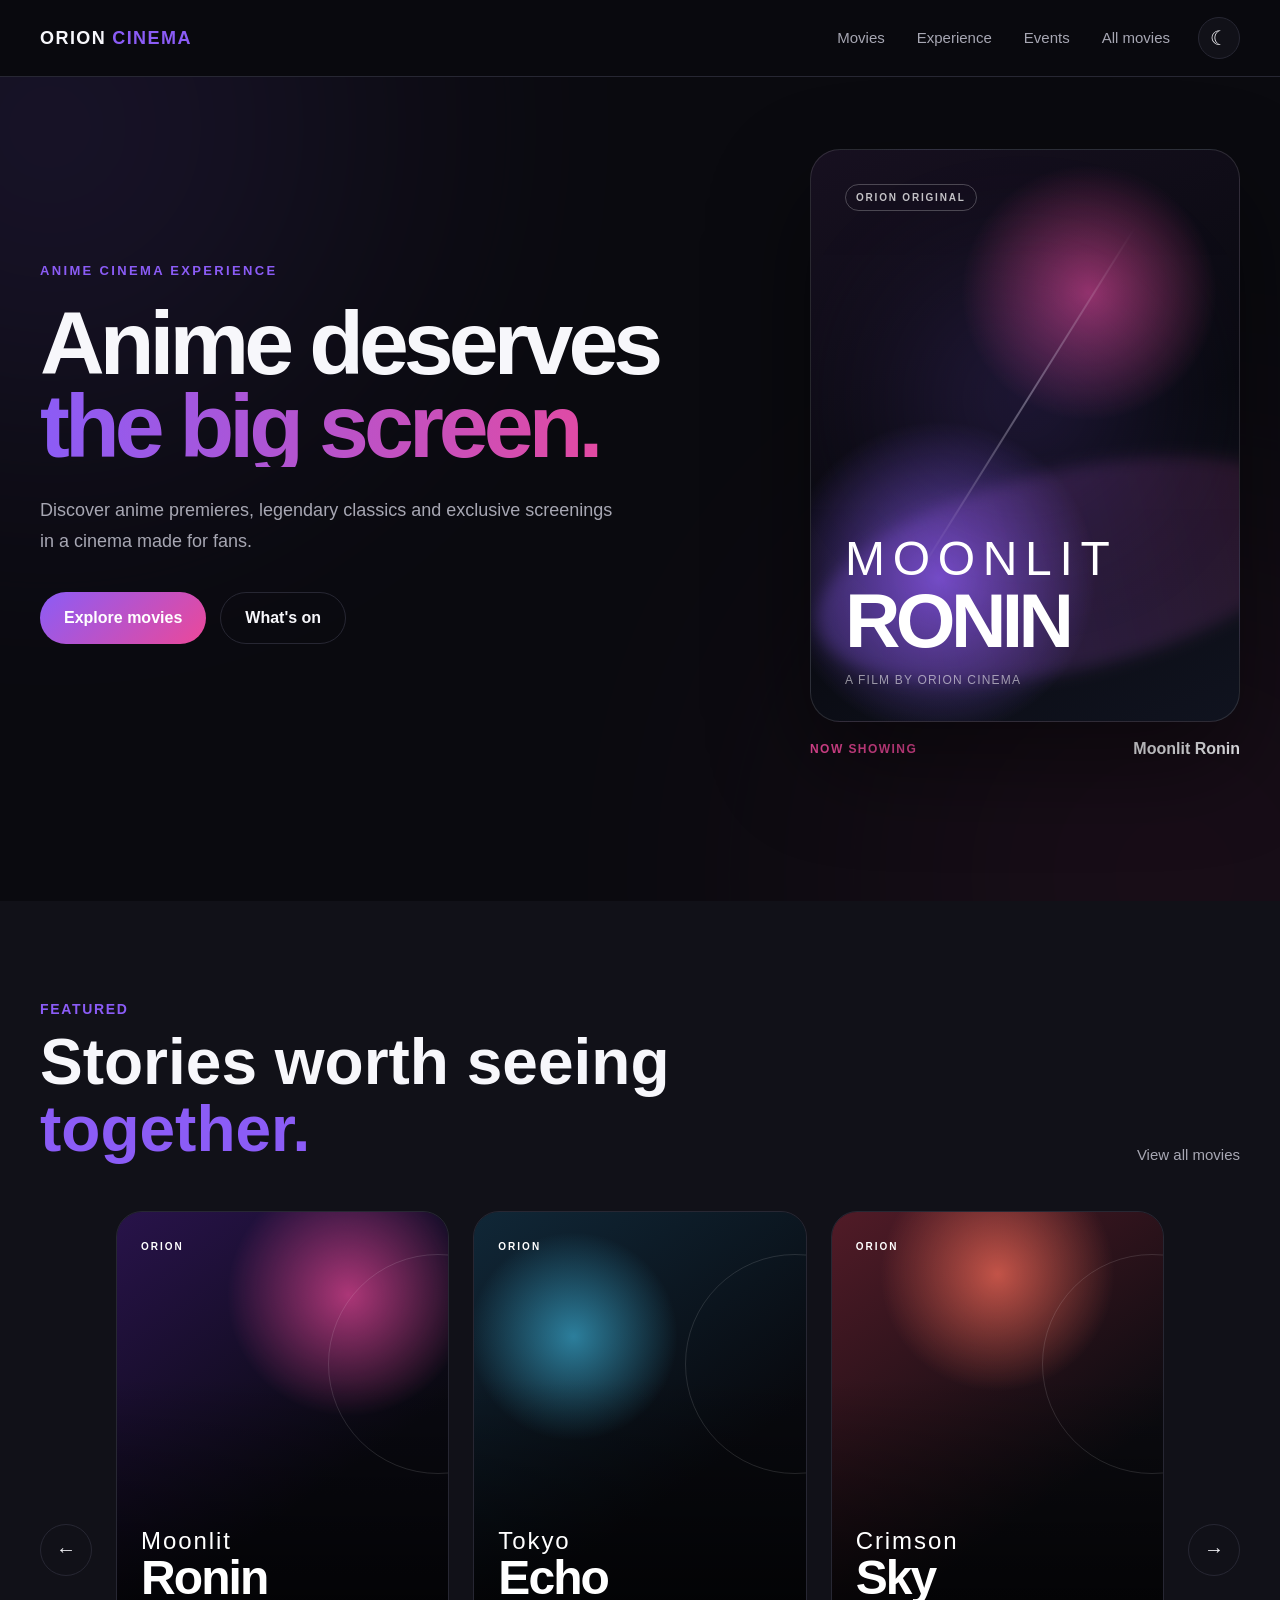
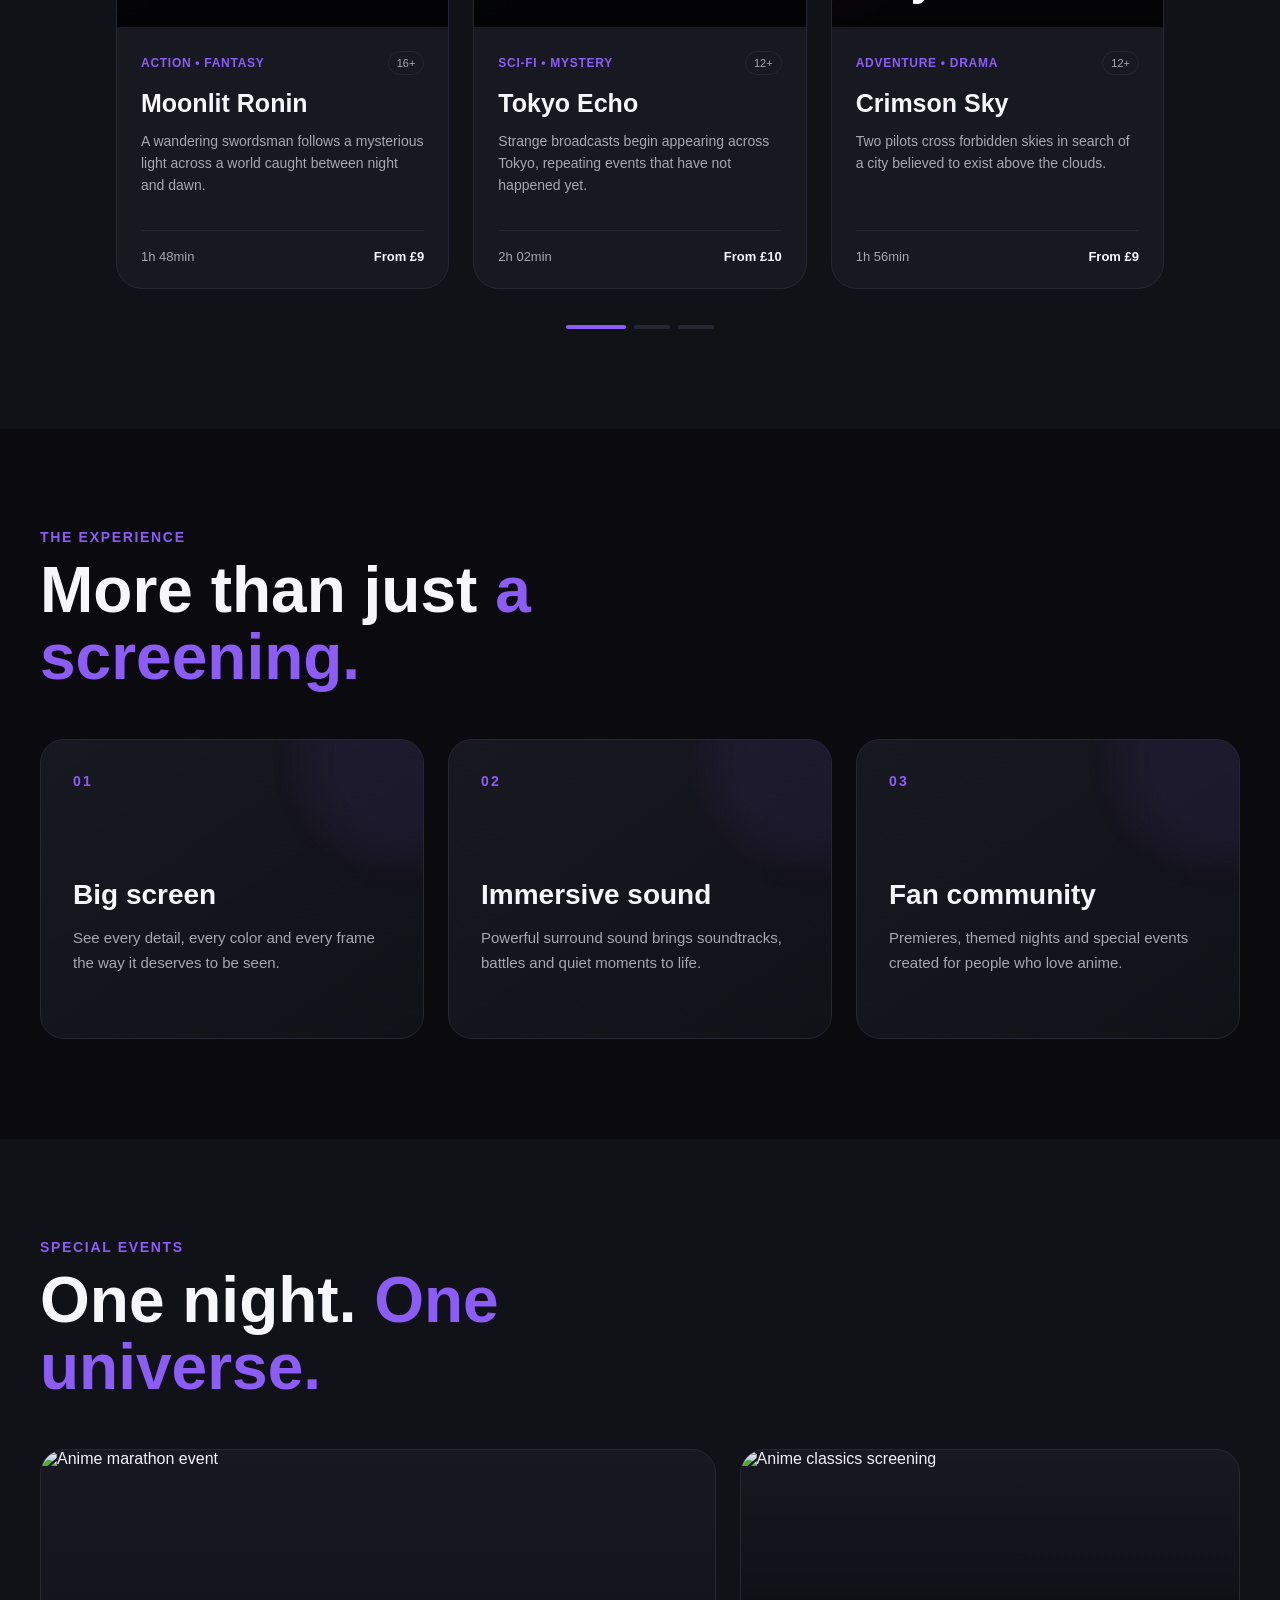
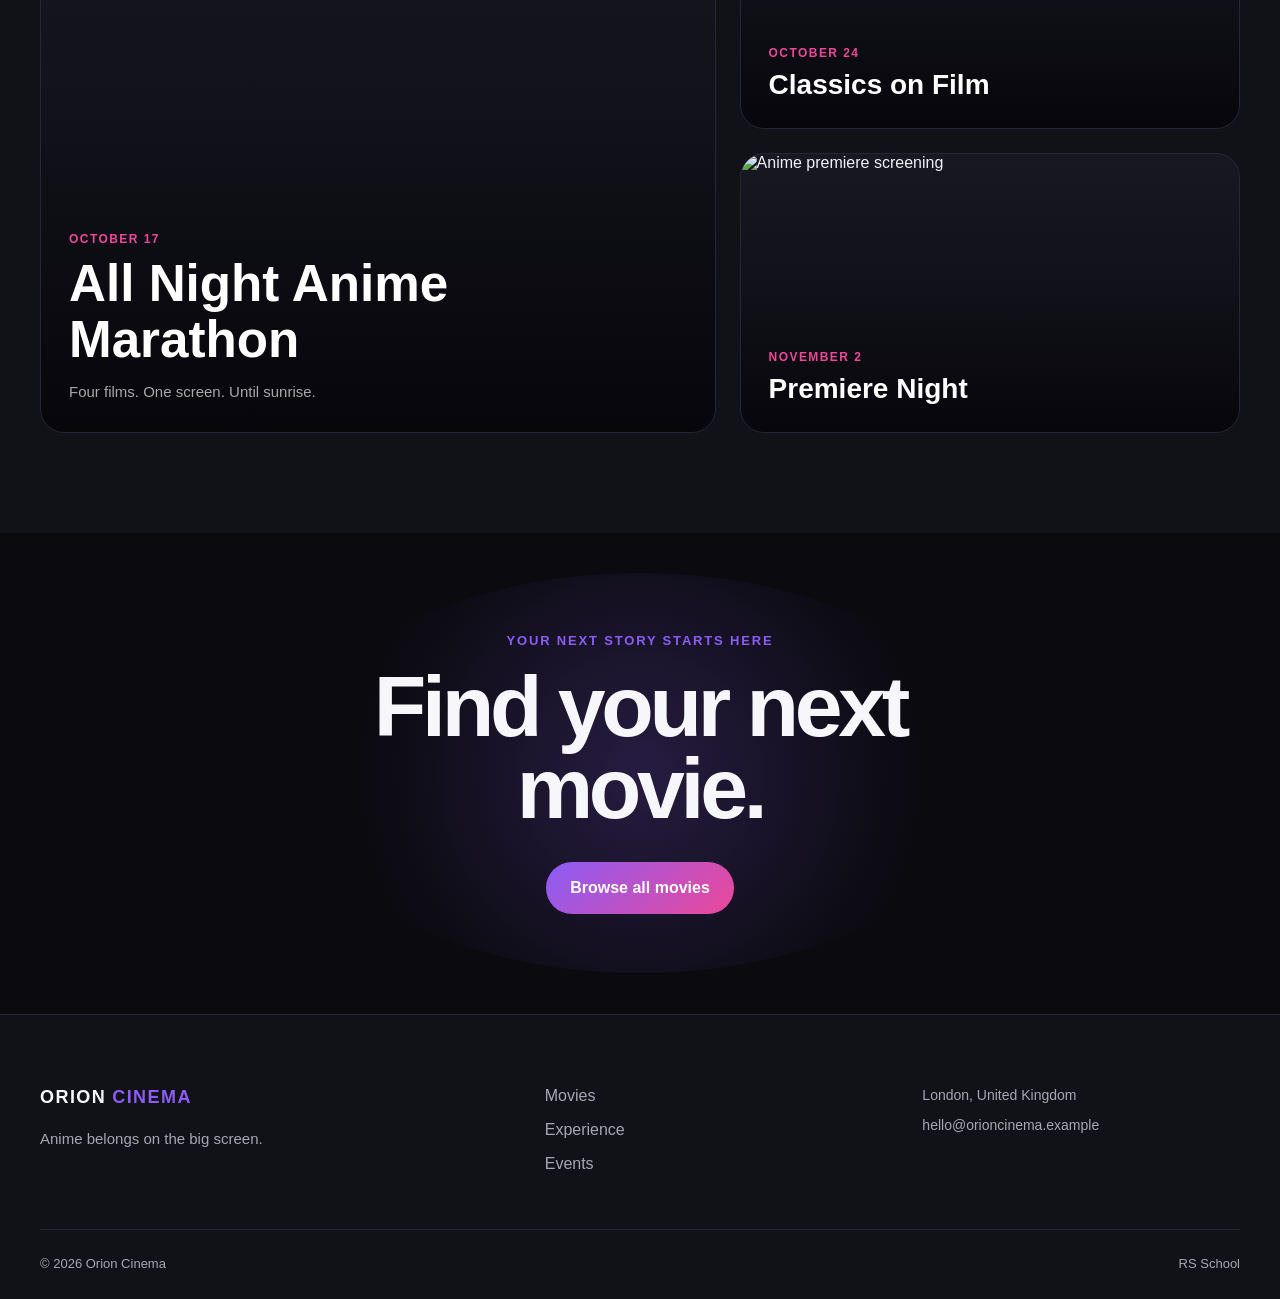
==== commit c2b4f285: "fix: change photos" ====
--- a/index.html
+++ b/index.html
@@ -373,7 +373,7 @@
 
                     <article class="event-card event-card--large">
 
-                        <img class="event-card__image" src="./assets/images/events/anime-night.jpg" alt="Anime marathon event">
+                        <img class="event-card__image" src="./assets/images/events/anime-night.svg" alt="Anime marathon event">
 
                         <div class="event-card__overlay">
 
@@ -396,7 +396,7 @@
 
                     <article class="event-card">
 
-                        <img class="event-card__image" src="./assets/images/events/classics-night.jpg" alt="Anime classics screening">
+                        <img class="event-card__image" src="./assets/images/events/classics-night.svg" alt="Anime classics screening">
 
                         <div class="event-card__overlay">
 
@@ -415,7 +415,7 @@
 
                     <article class="event-card">
 
-                        <img class="event-card__image" src="./assets/images/events/premiere-night.jpg" alt="Anime premiere screening">
+                        <img class="event-card__image" src="./assets/images/events/premiere-night.svg" alt="Anime premiere screening">
 
                         <div class="event-card__overlay">
 
--- a/css/style.css
+++ b/css/style.css
@@ -87,6 +87,24 @@
     background-color: var(--bg-primary);
 
     transition: color var(--transition), background-color var(--transition);
+}
+
+.header,
+.featured,
+.experience,
+.events,
+.cta,
+.footer,
+.catalog,
+.catalog-hero,
+.featured-card,
+.experience-card,
+.movie-card,
+.theme-toggle {
+    transition:
+            color var(--transition),
+            background-color var(--transition),
+            border-color var(--transition);
 }
 
 .container {
@@ -905,8 +923,6 @@
     font-weight: 700;
 }
 
-
-
 .slider-pagination {
     display: flex;
     justify-content: center;
@@ -934,6 +950,627 @@
     width: 60px;
 
     background-color: var(--accent-primary);
+}
+
+
+.experience {
+    background-color: var(--bg-primary);
+}
+
+.experience__grid {
+    display: grid;
+    grid-template-columns: repeat(3, 1fr);
+    gap: 24px;
+}
+
+.experience-card {
+    position: relative;
+    overflow: hidden;
+
+    min-height: 300px;
+    padding: 32px;
+
+    border: 1px solid var(--border-color);
+    border-radius: 24px;
+
+    background:
+            linear-gradient(
+                    145deg,
+                    var(--bg-card),
+                    var(--bg-secondary)
+            );
+
+    transition:
+            transform var(--transition),
+            border-color var(--transition),
+            box-shadow var(--transition);
+}
+
+.experience-card:hover {
+    transform: translateY(-6px);
+
+    border-color: rgba(139, 92, 246, 0.6);
+
+    box-shadow:
+            0 24px 60px rgba(0, 0, 0, 0.18);
+}
+
+.experience-card::before {
+    content: "";
+
+    position: absolute;
+    top: -80px;
+    right: -80px;
+
+    width: 200px;
+    height: 200px;
+
+    border-radius: 50%;
+
+    background-color: var(--accent-primary);
+
+    opacity: 0.08;
+    filter: blur(20px);
+}
+
+.experience-card__number {
+    display: inline-block;
+
+    margin-bottom: 90px;
+
+    color: var(--accent-primary);
+
+    font-size: 14px;
+    font-weight: 700;
+
+    letter-spacing: 0.15em;
+}
+
+.experience-card__title {
+    position: relative;
+    z-index: 1;
+
+    margin-bottom: 14px;
+
+    font-size: 28px;
+}
+
+.experience-card__description {
+    position: relative;
+    z-index: 1;
+
+    max-width: 320px;
+
+    color: var(--text-secondary);
+
+    font-size: 15px;
+    line-height: 1.7;
+}
+
+
+
+.events {
+    background-color: var(--bg-secondary);
+}
+
+.events__grid {
+    display: grid;
+    grid-template-columns: 1.35fr 1fr;
+    grid-template-rows: repeat(2, 280px);
+    gap: 24px;
+}
+
+.event-card {
+    position: relative;
+    overflow: hidden;
+
+    min-height: 280px;
+
+    border: 1px solid var(--border-color);
+    border-radius: 24px;
+
+    background-color: var(--bg-card);
+}
+
+.event-card--large {
+    grid-row: 1 / 3;
+}
+
+
+
+.event-card__image {
+    width: 100%;
+    height: 100%;
+
+    object-fit: cover;
+
+    transition: transform 0.6s ease;
+}
+
+.event-card:hover .event-card__image {
+    transform: scale(1.05);
+}
+
+
+
+.event-card::after {
+    content: "";
+
+    position: absolute;
+    inset: 0;
+
+    background:
+            linear-gradient(
+                    to top,
+                    rgba(5, 5, 10, 0.95) 0%,
+                    rgba(5, 5, 10, 0.35) 55%,
+                    transparent 100%
+            );
+
+    pointer-events: none;
+}
+
+
+.event-card__overlay {
+    position: absolute;
+    left: 0;
+    right: 0;
+    bottom: 0;
+    z-index: 2;
+
+    padding: 28px;
+}
+
+.event-card__date {
+    margin-bottom: 10px;
+
+    color: var(--accent-secondary);
+
+    font-size: 12px;
+    font-weight: 700;
+
+    letter-spacing: 0.12em;
+    text-transform: uppercase;
+}
+
+.event-card__title {
+    max-width: 500px;
+
+    color: #ffffff;
+
+    font-size: 28px;
+    line-height: 1.1;
+}
+
+.event-card--large .event-card__title {
+    font-size: clamp(34px, 4vw, 52px);
+}
+
+.event-card__description {
+    max-width: 440px;
+
+    margin-top: 12px;
+
+    color: rgba(255, 255, 255, 0.65);
+
+    font-size: 15px;
+    line-height: 1.6;
+}
+
+.cta {
+    position: relative;
+    overflow: hidden;
+
+    text-align: center;
+
+    background-color: var(--bg-primary);
+}
+
+.cta::before {
+    content: "";
+
+    position: absolute;
+    top: 50%;
+    left: 50%;
+
+    width: 700px;
+    height: 400px;
+
+    border-radius: 50%;
+
+    background:
+            radial-gradient(
+                    circle,
+                    rgba(139, 92, 246, 0.22),
+                    transparent 70%
+            );
+
+    transform: translate(-50%, -50%);
+
+    pointer-events: none;
+}
+
+.cta__content {
+    position: relative;
+    z-index: 1;
+
+    display: flex;
+    flex-direction: column;
+    align-items: center;
+
+    max-width: 760px;
+
+    margin-inline: auto;
+}
+
+.cta__eyebrow {
+    margin-bottom: 18px;
+
+    color: var(--accent-primary);
+
+    font-size: 13px;
+    font-weight: 700;
+
+    letter-spacing: 0.14em;
+    text-transform: uppercase;
+}
+
+.cta__title {
+    margin-bottom: 32px;
+
+    font-size: clamp(44px, 7vw, 86px);
+    line-height: 0.95;
+
+    letter-spacing: -0.05em;
+}
+
+
+.footer {
+    padding: 72px 0 28px;
+
+    border-top: 1px solid var(--border-color);
+
+    background-color: var(--bg-secondary);
+}
+
+.footer__top {
+    display: grid;
+    grid-template-columns: 1.4fr 1fr 1fr;
+    gap: 60px;
+
+    padding-bottom: 56px;
+}
+
+.footer__brand {
+    max-width: 340px;
+}
+
+.footer__tagline {
+    max-width: 280px;
+
+    margin-top: 18px;
+
+    color: var(--text-secondary);
+
+    font-size: 15px;
+    line-height: 1.7;
+}
+
+
+
+.footer__nav {
+    display: flex;
+    flex-direction: column;
+    align-items: flex-start;
+    gap: 16px;
+}
+
+.footer__nav a {
+    color: var(--text-secondary);
+
+    transition: color var(--transition);
+}
+
+.footer__nav a:hover {
+    color: var(--text-primary);
+}
+
+
+
+.footer__contacts {
+    display: flex;
+    flex-direction: column;
+    align-items: flex-start;
+    gap: 14px;
+
+    color: var(--text-secondary);
+
+    font-size: 14px;
+}
+
+.footer__contacts a {
+    transition: color var(--transition);
+}
+
+.footer__contacts a:hover {
+    color: var(--accent-primary);
+}
+
+
+
+.footer__bottom {
+    display: flex;
+    align-items: center;
+    justify-content: space-between;
+    gap: 20px;
+
+    padding-top: 26px;
+
+    border-top: 1px solid var(--border-color);
+
+    color: var(--text-secondary);
+
+    font-size: 13px;
+}
+
+.footer__bottom a {
+    transition: color var(--transition);
+}
+
+.footer__bottom a:hover {
+    color: var(--accent-primary);
+}
+
+/* =========================
+   CATALOG HERO
+========================= */
+
+.catalog-hero {
+    padding: 96px 0 48px;
+
+    background-color: var(--bg-primary);
+}
+
+.catalog-hero__eyebrow {
+    margin-bottom: 16px;
+
+    color: var(--accent-primary);
+
+    font-size: 13px;
+    font-weight: 700;
+
+    letter-spacing: 0.16em;
+    text-transform: uppercase;
+}
+
+.catalog-hero__title {
+    max-width: 850px;
+
+    margin-bottom: 24px;
+
+    font-size: clamp(56px, 8vw, 108px);
+    line-height: 0.92;
+
+    letter-spacing: -0.055em;
+}
+
+.catalog-hero__description {
+    max-width: 620px;
+
+    color: var(--text-secondary);
+
+    font-size: 18px;
+    line-height: 1.7;
+}
+
+
+/* =========================
+   CATALOG
+========================= */
+
+.catalog {
+    padding-top: 48px;
+
+    background-color: var(--bg-primary);
+}
+
+
+/* =========================
+   CATALOG TABS
+========================= */
+
+.catalog__tabs {
+    display: flex;
+    flex-wrap: wrap;
+    gap: 12px;
+
+    margin-bottom: 48px;
+}
+
+.catalog__tab {
+    min-height: 46px;
+    padding: 0 20px;
+
+    border: 1px solid var(--border-color);
+    border-radius: 999px;
+
+    color: var(--text-secondary);
+    background-color: transparent;
+
+    font-size: 14px;
+    font-weight: 600;
+
+    transition:
+            color var(--transition),
+            background-color var(--transition),
+            border-color var(--transition),
+            transform var(--transition);
+}
+
+.catalog__tab:hover {
+    color: var(--text-primary);
+
+    border-color: var(--accent-primary);
+
+    transform: translateY(-2px);
+}
+
+.catalog__tab--active {
+    color: #ffffff;
+
+    border-color: transparent;
+
+    background:
+            linear-gradient(
+                    135deg,
+                    var(--accent-primary),
+                    var(--accent-secondary)
+            );
+}
+
+
+/* =========================
+   MOVIE GRID
+========================= */
+
+.movie-grid {
+    display: grid;
+    grid-template-columns: repeat(4, 1fr);
+    gap: 24px;
+}
+
+
+.movie-card {
+    overflow: hidden;
+
+    border: 1px solid var(--border-color);
+    border-radius: 22px;
+
+    background-color: var(--bg-card);
+
+    transition:
+            transform var(--transition),
+            border-color var(--transition),
+            box-shadow var(--transition);
+}
+
+.movie-card:hover {
+    border-color: rgba(139, 92, 246, 0.6);
+
+    transform: translateY(-6px);
+
+    box-shadow:
+            0 24px 60px rgba(0, 0, 0, 0.2);
+}
+
+
+.movie-card__poster {
+    position: relative;
+    overflow: hidden;
+
+    aspect-ratio: 2 / 3;
+
+    background-color: var(--bg-secondary);
+}
+
+.movie-card__poster img {
+    width: 100%;
+    height: 100%;
+
+    object-fit: cover;
+
+    transition: transform 0.5s ease;
+}
+
+.movie-card:hover .movie-card__poster img {
+    transform: scale(1.04);
+}
+
+
+.movie-card__age {
+    position: absolute;
+    top: 14px;
+    right: 14px;
+
+    padding: 6px 9px;
+
+    border: 1px solid rgba(255, 255, 255, 0.22);
+    border-radius: 999px;
+
+    color: #ffffff;
+    background-color: rgba(10, 10, 15, 0.7);
+
+    font-size: 11px;
+    font-weight: 700;
+
+    backdrop-filter: blur(10px);
+}
+
+
+.movie-card__content {
+    padding: 20px;
+}
+
+.movie-card__genre {
+    margin-bottom: 10px;
+
+    color: var(--accent-primary);
+
+    font-size: 11px;
+    font-weight: 700;
+
+    letter-spacing: 0.08em;
+    text-transform: uppercase;
+}
+
+.movie-card__title {
+    margin-bottom: 18px;
+
+    font-size: 21px;
+    line-height: 1.15;
+}
+
+.movie-card__description {
+    min-height: 66px;
+    margin-bottom: 18px;
+
+    color: var(--text-secondary);
+
+    font-size: 13px;
+    line-height: 1.55;
+}
+
+
+.movie-card__info {
+    display: flex;
+    justify-content: space-between;
+    gap: 12px;
+
+    padding-top: 16px;
+
+    border-top: 1px solid var(--border-color);
+
+    color: var(--text-secondary);
+
+    font-size: 12px;
+}
+
+.movie-card__info span:last-child {
+    color: var(--text-primary);
+
+    font-weight: 700;
+}
+
+
+.catalog__more {
+    display: flex;
+    justify-content: center;
+
+    margin-top: 48px;
+}
+
+.catalog__more .button {
+    min-width: 160px;
 }
 
 .section-heading {
@@ -1080,10 +1717,6 @@
 }
 
 
-/* =========================
-   FEATURED RESPONSIVE
-========================= */
-
 @media (max-width: 1100px) {
     .slider {
         grid-template-columns: 44px minmax(0, 1fr) 44px;
@@ -1157,6 +1790,164 @@
 
     .featured-card__description {
         min-height: auto;
+    }
+}
+
+
+@media (max-width: 900px) {
+    .experience__grid {
+        grid-template-columns: 1fr;
+    }
+
+    .experience-card {
+        min-height: 240px;
+    }
+
+    .experience-card__number {
+        margin-bottom: 56px;
+    }
+}
+
+@media (max-width: 480px) {
+    .experience-card {
+        padding: 24px;
+        border-radius: 20px;
+    }
+
+    .experience-card__title {
+        font-size: 24px;
+    }
+}
+
+
+@media (max-width: 900px) {
+    .events__grid {
+        grid-template-columns: 1fr 1fr;
+        grid-template-rows: 480px 300px;
+    }
+
+    .event-card--large {
+        grid-column: 1 / 3;
+        grid-row: auto;
+    }
+}
+
+@media (max-width: 600px) {
+    .events__grid {
+        grid-template-columns: 1fr;
+        grid-template-rows: auto;
+    }
+
+    .event-card,
+    .event-card--large {
+        grid-column: auto;
+        grid-row: auto;
+
+        min-height: 360px;
+    }
+
+    .event-card__overlay {
+        padding: 22px;
+    }
+
+    .event-card__title,
+    .event-card--large .event-card__title {
+        font-size: 28px;
+    }
+}
+
+@media (max-width: 768px) {
+    .footer__top {
+        grid-template-columns: 1fr 1fr;
+        gap: 44px;
+    }
+
+    .footer__brand {
+        grid-column: 1 / 3;
+    }
+}
+
+@media (max-width: 520px) {
+    .cta__title {
+        font-size: clamp(42px, 14vw, 62px);
+    }
+
+    .footer {
+        padding-top: 56px;
+    }
+
+    .footer__top {
+        grid-template-columns: 1fr;
+
+        gap: 36px;
+        padding-bottom: 40px;
+    }
+
+    .footer__brand {
+        grid-column: auto;
+    }
+
+    .footer__bottom {
+        align-items: flex-start;
+        flex-direction: column;
+    }
+}
+
+
+@media (max-width: 1100px) {
+    .movie-grid {
+        grid-template-columns: repeat(3, 1fr);
+    }
+}
+
+
+@media (max-width: 850px) {
+    .catalog-hero {
+        padding: 72px 0 32px;
+    }
+
+    .movie-grid {
+        grid-template-columns: repeat(2, 1fr);
+    }
+}
+
+
+@media (max-width: 600px) {
+    .catalog-hero {
+        padding: 56px 0 24px;
+    }
+
+    .catalog-hero__title {
+        font-size: clamp(48px, 15vw, 70px);
+    }
+
+    .catalog-hero__description {
+        font-size: 16px;
+    }
+
+    .catalog__tabs {
+        gap: 8px;
+
+        margin-bottom: 36px;
+    }
+
+    .catalog__tab {
+        flex: 1 1 auto;
+
+        min-height: 42px;
+        padding: 0 14px;
+
+        font-size: 12px;
+    }
+
+    .movie-grid {
+        grid-template-columns: 1fr;
+    }
+
+    .movie-card {
+        max-width: 420px;
+
+        margin-inline: auto;
     }
 }
 
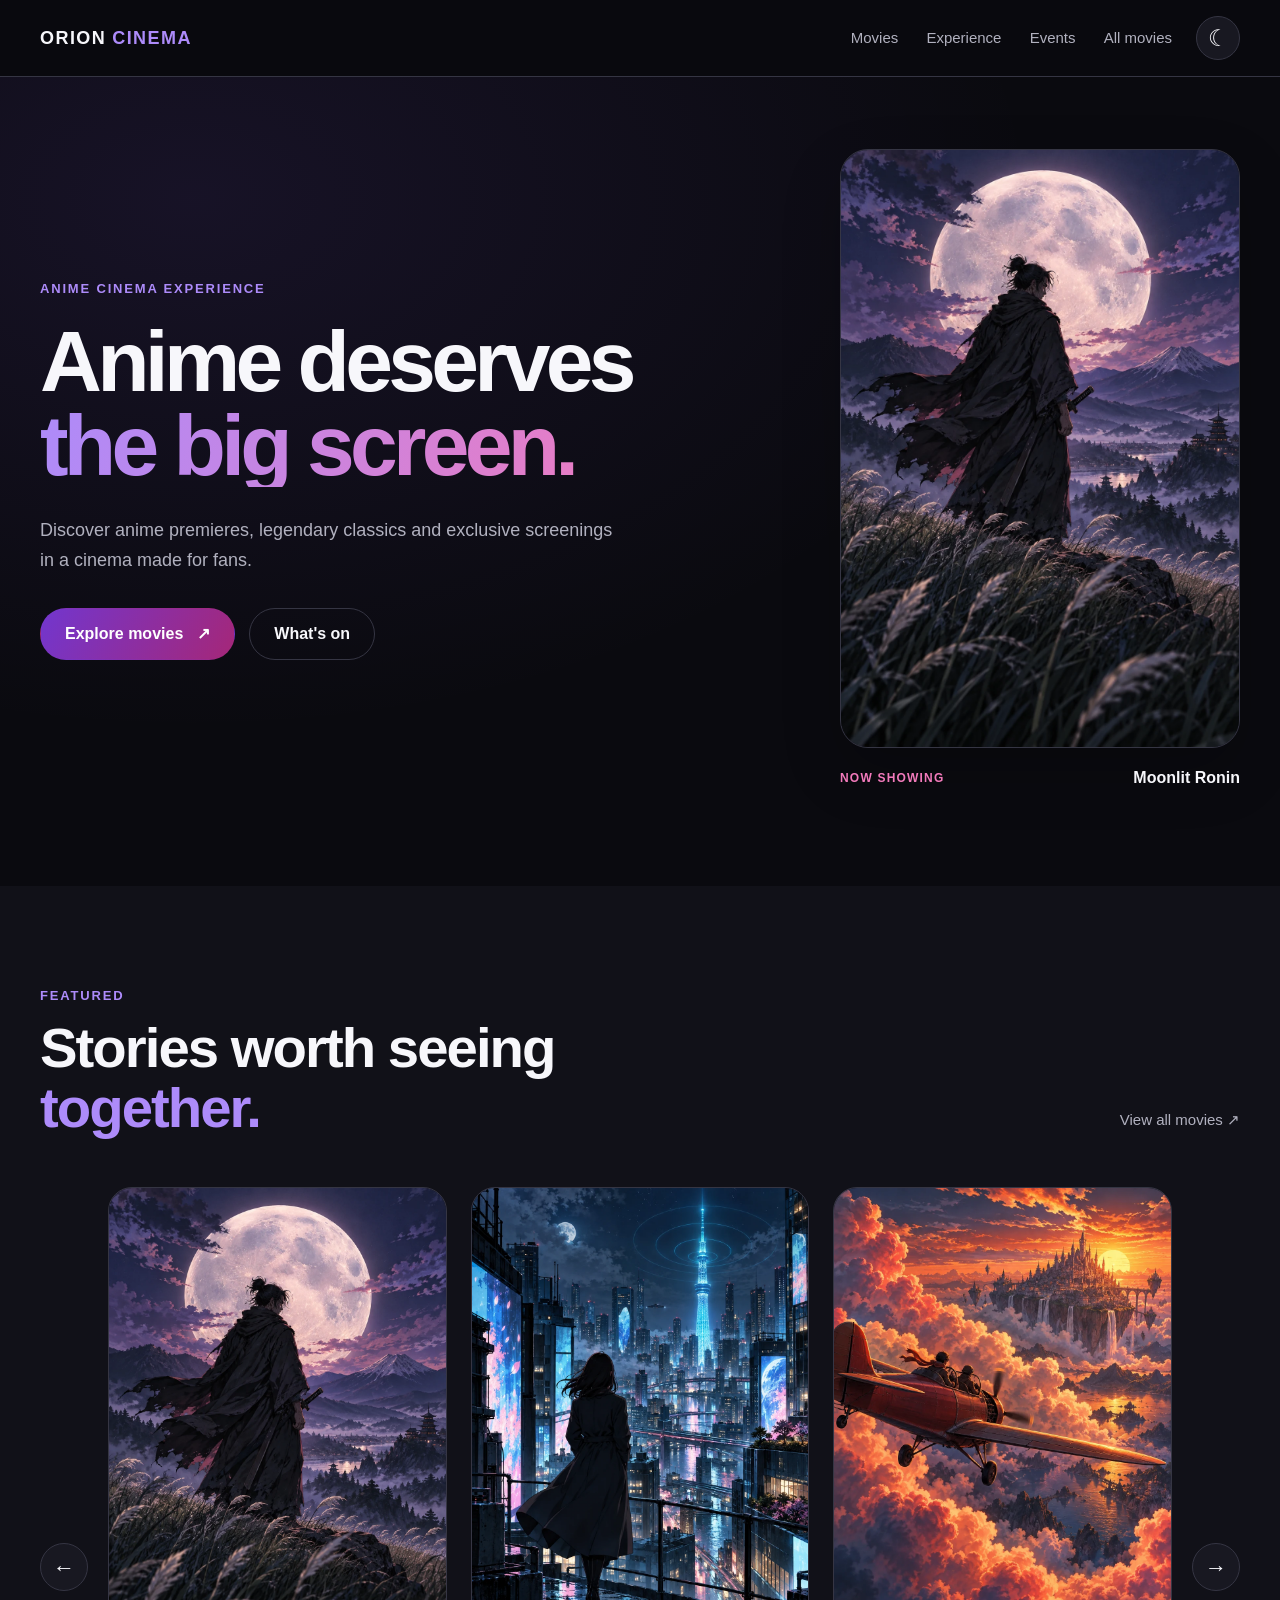
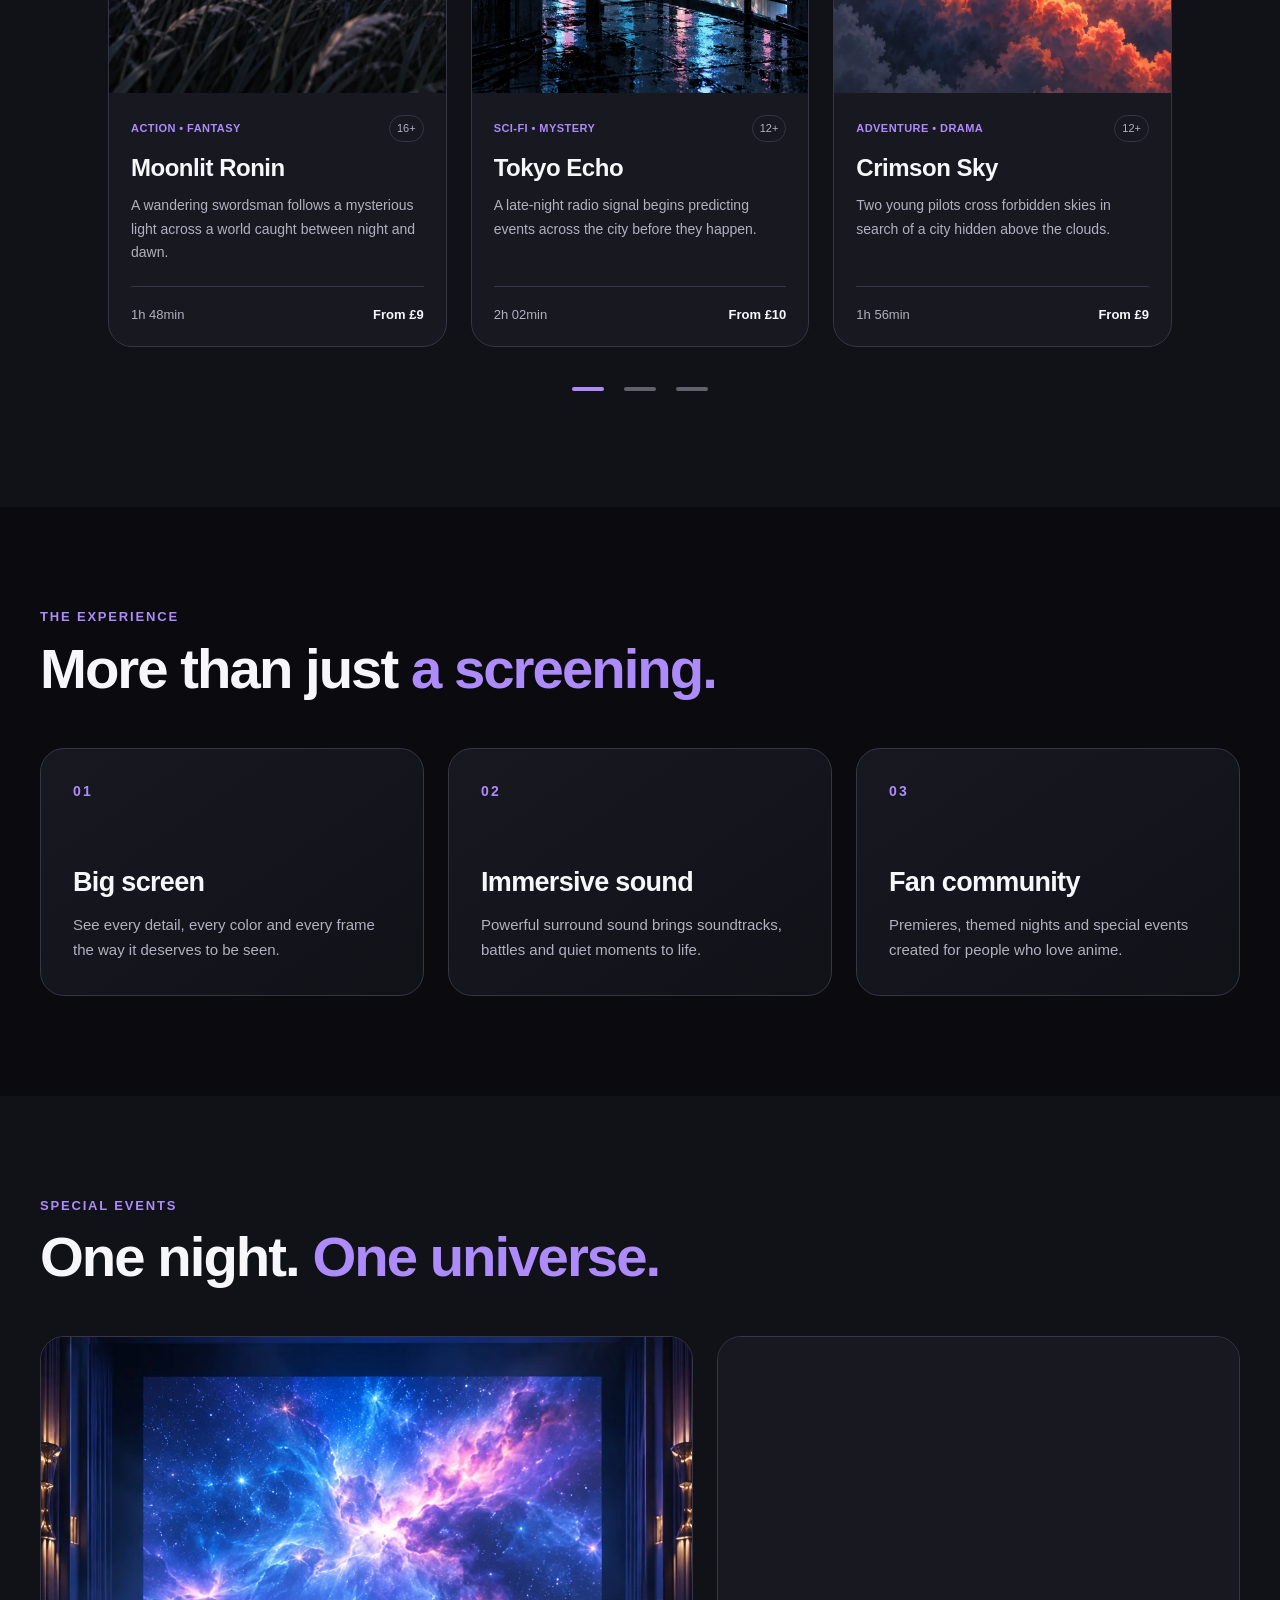
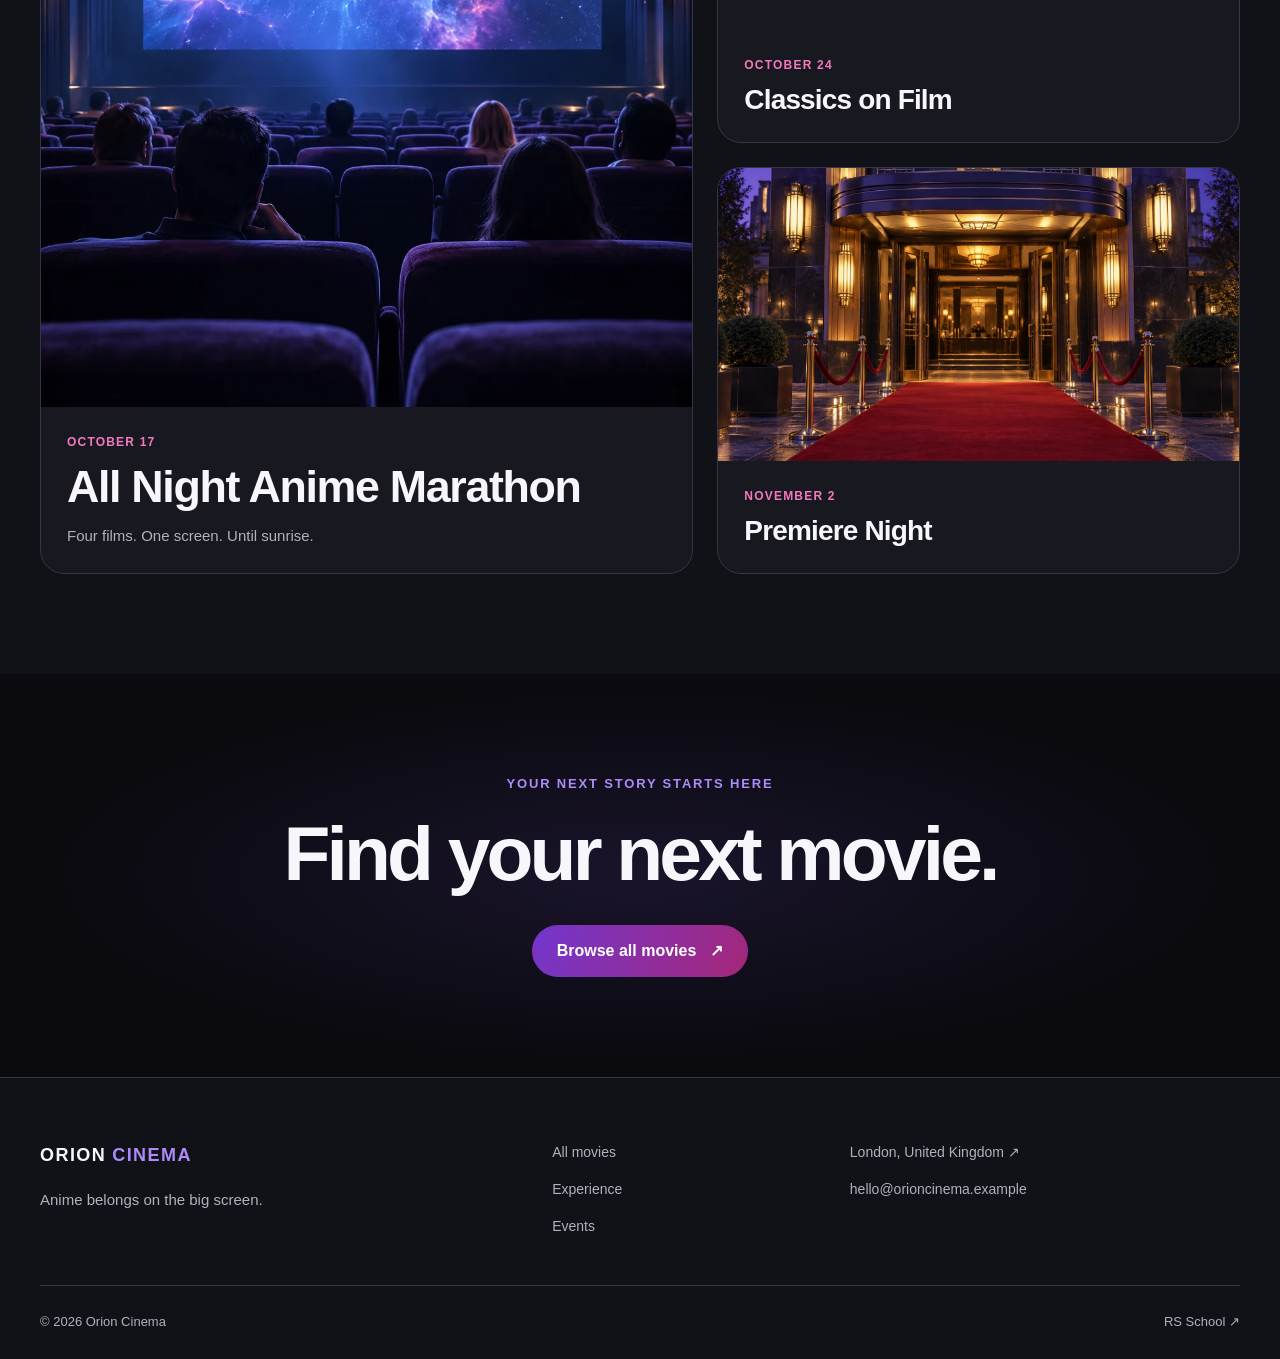
==== commit e9faea2e: "fix: change main page" ====
--- a/index.html
+++ b/index.html
@@ -1,518 +1,246 @@
 <!DOCTYPE html>
-<html lang="en">
+<html lang="en" data-theme="dark">
 <head>
     <meta charset="UTF-8">
     <meta name="viewport" content="width=device-width, initial-scale=1.0">
-
     <meta name="description" content="Orion Cinema — anime premieres, classics and special screenings on the big screen.">
-
-    <title>Orion Cinema</title>
-
+    <meta name="color-scheme" content="dark light">
+    <title>Orion Cinema — Anime on the big screen</title>
     <link rel="icon" href="./favicon.svg" type="image/svg+xml">
+    <script src="./js/main.js"></script>
     <link rel="stylesheet" href="./css/style.css">
 </head>
-
 <body>
+    <a class="skip-link" href="#main-content">Skip to content</a>
     <header class="header">
         <div class="container header__container">
-            <a class="logo" href="./" aria-label="Orion Cinema home">ORION<span class="logo__accent">CINEMA</span></a>
-
-            <nav class="nav" aria-label="Main navigation">
+            <a class="logo" href="./index.html" aria-label="Orion Cinema home">ORION<span class="logo__accent">CINEMA</span></a>
+            <nav class="nav" id="main-navigation" aria-label="Main navigation">
                 <ul class="nav__list">
-                    <li class="nav__item">
-                        <a class="nav__link" href="#featured">Movies</a>
-                    </li>
-
-                    <li class="nav__item">
-                        <a class="nav__link" href="#experience">Experience</a>
-                    </li>
-
-                    <li class="nav__item">
-                        <a class="nav__link" href="#events">Events</a>
-                    </li>
-
-                    <li class="nav__item">
-                        <a class="nav__link" href="./movies/">All movies</a>
-                    </li>
+                    <li><a class="nav__link" href="#featured">Movies</a></li>
+                    <li><a class="nav__link" href="#experience">Experience</a></li>
+                    <li><a class="nav__link" href="#events">Events</a></li>
+                    <li><a class="nav__link" href="./movies/index.html">All movies</a></li>
                 </ul>
             </nav>
-
             <div class="header__actions">
-
-                <button class="theme-toggle" type="button" aria-label="Switch color theme">
+                <button class="theme-toggle" type="button" aria-label="Switch to light theme" aria-pressed="false">
                     <span class="theme-toggle__icon" aria-hidden="true">☾</span>
                 </button>
-
-                <button class="burger" type="button" aria-label="Open navigation menu" aria-expanded="false">
-                    <span class="burger__line"></span>
-                    <span class="burger__line"></span>
-                    <span class="burger__line"></span>
+                <button class="burger" type="button" aria-label="Open navigation menu" aria-expanded="false" aria-controls="main-navigation" aria-disabled="true">
+                    <span class="burger__line" aria-hidden="true"></span>
+                    <span class="burger__line" aria-hidden="true"></span>
+                    <span class="burger__line" aria-hidden="true"></span>
                 </button>
-
-            </div>
-
+            </div>
         </div>
     </header>
-
-    <main>
-        <section class="hero">
+    <main id="main-content">
+        <section class="hero" aria-labelledby="hero-title">
             <div class="container hero__container">
-
                 <div class="hero__content">
-
-                    <p class="hero__eyebrow">
-                        Anime cinema experience
-                    </p>
-
-                    <h1 class="hero__title">
-                        Anime deserves
-                        <span class="hero__accent">the big screen.</span>
-                    </h1>
-
-                    <p class="hero__description">
-                        Discover anime premieres, legendary classics and exclusive
-                        screenings in a cinema made for fans.
-                    </p>
-
+                    <p class="hero__eyebrow">Anime cinema experience</p>
+                    <h1 class="hero__title" id="hero-title">Anime deserves <span class="hero__accent">the big screen.</span></h1>
+                    <p class="hero__description">Discover anime premieres, legendary classics and exclusive screenings in a cinema made for fans.</p>
                     <div class="hero__actions">
-
-                        <a class="button button--primary" href="./movies/">
-                            Explore movies
-                        </a>
-
-                        <a class="button button--secondary" href="#featured">
-                            What's on
-                        </a>
-
-                    </div>
-
-                </div>
-
-
-                <div class="hero__visual">
-
+                        <a class="button button--primary" href="./movies/index.html">Explore movies <span aria-hidden="true">↗</span></a>
+                        <a class="button button--secondary" href="#featured">What's on</a>
+                    </div>
+                </div>
+                <figure class="hero__visual">
                     <div class="hero__poster">
-
-                        <div class="hero__poster-glow"></div>
-
-                        <div class="hero__poster-content">
-                          <span class="hero__poster-label">
-                            ORION ORIGINAL
-                          </span>
-
-                            <div class="hero__poster-title">
-                                <span>MOONLIT</span>
-                                <strong>RONIN</strong>
-                            </div>
-
-                            <p class="hero__poster-meta">
-                                A film by Orion Cinema
-                            </p>
-                        </div>
-
-                    </div>
-
-                    <div class="hero__movie-info">
+                        <img src="./assets/images/movies/moonlit-ronin.webp"
+                            alt="A cloaked swordsman overlooking misty mountains beneath a full moon." width="1024" height="1536" fetchpriority="high">
+                    </div>
+                    <figcaption class="hero__movie-info">
                         <span class="hero__status">Now showing</span>
                         <strong class="hero__movie-title">Moonlit Ronin</strong>
-                    </div>
-
-                </div>
-
-            </div>
-        </section>
-
-
-        <section class="featured section" id="featured">
-            <div class="container">
-
+                    </figcaption>
+                </figure>
+            </div>
+        </section>
+
+        <section class="featured section" id="featured" aria-labelledby="featured-title">
+            <div class="container">
                 <div class="section-heading">
-
                     <div>
                         <p class="section-heading__eyebrow">Featured</p>
-
-                        <h2 class="section-heading__title">
-                            Stories worth seeing
-                            <span class="accent-text">together.</span>
-                        </h2>
-                    </div>
-
-                    <a class="section-heading__link" href="./movies/">
-                        View all movies
-                    </a>
-
-                </div>
-
-
-                <div class="slider">
-
-                    <button
-                            class="slider__button slider__button--previous"
-                            type="button"
-                            aria-label="Previous movie"
-                    >
-                        ←
-                    </button>
-
-
+                        <h2 class="section-heading__title" id="featured-title">Stories worth seeing <span class="accent-text">together.</span></h2>
+                    </div>
+                    <a class="section-heading__link" href="./movies/index.html">View all movies <span aria-hidden="true">↗</span></a>
+                </div>
+                <div class="slider" role="group" aria-label="Featured movies">
+                    <button class="slider__button slider__button--previous" type="button" aria-label="Previous movie" aria-disabled="true">←</button>
                     <div class="slider__track">
-
                         <article class="featured-card">
-                            <div class="featured-card__poster featured-card__poster--moonlit">
-                                <span class="featured-card__poster-label">ORION</span>
-
-                                <div class="featured-card__poster-name">
-                                    <span>Moonlit</span>
-                                    <strong>Ronin</strong>
-                                </div>
-                            </div>
-
+                            <div class="featured-card__poster">
+                                <img src="./assets/images/movies/moonlit-ronin.webp"
+                            alt="A cloaked swordsman overlooking misty mountains beneath a full moon." width="1024" height="1536" loading="lazy" decoding="async">
+                            </div>
                             <div class="featured-card__content">
                                 <div class="featured-card__top">
-                                    <p class="featured-card__meta">
-                                        Action • Fantasy
-                                    </p>
-
-                                    <span class="featured-card__rating">16+</span>
-                                </div>
-
-                                <h3 class="featured-card__title">
-                                    Moonlit Ronin
-                                </h3>
-
-                                <p class="featured-card__description">
-                                    A wandering swordsman follows a mysterious light across
-                                    a world caught between night and dawn.
-                                </p>
-
+                                    <p class="featured-card__meta">Action • Fantasy</p>
+                                    <span class="age-rating"><span class="visually-hidden">Age rating </span>16+</span>
+                                </div>
+                                <h3 class="featured-card__title">Moonlit Ronin</h3>
+                                <p class="featured-card__description">A wandering swordsman follows a mysterious light across a world caught between night and dawn.</p>
                                 <div class="featured-card__footer">
-                                    <span>1h 48min</span>
-                                    <span>From £9</span>
+                                    <span>1h 48min</span><span>From £9</span>
                                 </div>
                             </div>
                         </article>
-
-
                         <article class="featured-card">
-                            <div class="featured-card__poster featured-card__poster--tokyo">
-                                <span class="featured-card__poster-label">ORION</span>
-
-                                <div class="featured-card__poster-name">
-                                    <span>Tokyo</span>
-                                    <strong>Echo</strong>
-                                </div>
-                            </div>
-
+                            <div class="featured-card__poster">
+                                <img src="./assets/images/movies/tokyo-echo.webp"
+                            alt="A woman on a rooftop watching a luminous radio tower above a futuristic city." width="1024" height="1536" loading="lazy" decoding="async">
+                            </div>
                             <div class="featured-card__content">
                                 <div class="featured-card__top">
-                                    <p class="featured-card__meta">
-                                        Sci-Fi • Mystery
-                                    </p>
-
-                                    <span class="featured-card__rating">12+</span>
-                                </div>
-
-                                <h3 class="featured-card__title">
-                                    Tokyo Echo
-                                </h3>
-
-                                <p class="featured-card__description">
-                                    Strange broadcasts begin appearing across Tokyo,
-                                    repeating events that have not happened yet.
-                                </p>
-
+                                    <p class="featured-card__meta">Sci-Fi • Mystery</p>
+                                    <span class="age-rating"><span class="visually-hidden">Age rating </span>12+</span>
+                                </div>
+                                <h3 class="featured-card__title">Tokyo Echo</h3>
+                                <p class="featured-card__description">A late-night radio signal begins predicting events across the city before they happen.</p>
                                 <div class="featured-card__footer">
-                                    <span>2h 02min</span>
-                                    <span>From £10</span>
+                                    <span>2h 02min</span><span>From £10</span>
                                 </div>
                             </div>
                         </article>
-
-
                         <article class="featured-card">
-                            <div class="featured-card__poster featured-card__poster--crimson">
-                                <span class="featured-card__poster-label">ORION</span>
-
-                                <div class="featured-card__poster-name">
-                                    <span>Crimson</span>
-                                    <strong>Sky</strong>
-                                </div>
-                            </div>
-
+                            <div class="featured-card__poster">
+                                <img src="./assets/images/movies/crimson-sky.webp"
+                            alt="Two pilots flying toward a floating city above sunset clouds." width="1024" height="1536" loading="lazy" decoding="async">
+                            </div>
                             <div class="featured-card__content">
                                 <div class="featured-card__top">
-                                    <p class="featured-card__meta">
-                                        Adventure • Drama
-                                    </p>
-
-                                    <span class="featured-card__rating">12+</span>
-                                </div>
-
-                                <h3 class="featured-card__title">
-                                    Crimson Sky
-                                </h3>
-
-                                <p class="featured-card__description">
-                                    Two pilots cross forbidden skies in search of a
-                                    city believed to exist above the clouds.
-                                </p>
-
+                                    <p class="featured-card__meta">Adventure • Drama</p>
+                                    <span class="age-rating"><span class="visually-hidden">Age rating </span>12+</span>
+                                </div>
+                                <h3 class="featured-card__title">Crimson Sky</h3>
+                                <p class="featured-card__description">Two young pilots cross forbidden skies in search of a city hidden above the clouds.</p>
                                 <div class="featured-card__footer">
-                                    <span>1h 56min</span>
-                                    <span>From £9</span>
+                                    <span>1h 56min</span><span>From £9</span>
                                 </div>
                             </div>
                         </article>
-
-                    </div>
-
-
-                    <button class="slider__button slider__button--next" type="button" aria-label="Next movie">→</button>
-
-                </div>
-
-
-                <div class="slider-pagination" aria-label="Slider pagination">
-                    <button class="slider-pagination__item slider-pagination__item--active" type="button" aria-label="Show movie 1"></button>
-
-                    <button class="slider-pagination__item" type="button" aria-label="Show movie 2"></button>
-
-                    <button class="slider-pagination__item" type="button" aria-label="Show movie 3"></button>
-                </div>
-
-            </div>
-        </section>
-
-        <section class="experience section" id="experience">
-            <div class="container">
-
+                    </div>
+                    <button class="slider__button slider__button--next" type="button" aria-label="Next movie" aria-disabled="true">→</button>
+                </div>
+                <div class="slider-pagination" role="group" aria-label="Slider pagination">
+                    <button class="slider-pagination__item slider-pagination__item--active" type="button" aria-label="Show movie 1" aria-current="true" aria-disabled="true"></button>
+                    <button class="slider-pagination__item" type="button" aria-label="Show movie 2" aria-disabled="true"></button>
+                    <button class="slider-pagination__item" type="button" aria-label="Show movie 3" aria-disabled="true"></button>
+                </div>
+            </div>
+        </section>
+
+        <section class="experience section" id="experience" aria-labelledby="experience-title">
+            <div class="container">
                 <div class="section-heading">
-
                     <div>
-                        <p class="section-heading__eyebrow">
-                            The experience
-                        </p>
-
-                        <h2 class="section-heading__title">
-                            More than just
-                            <span class="accent-text">a screening.</span>
-                        </h2>
-                    </div>
-
-                </div>
-
-
+                        <p class="section-heading__eyebrow">The experience</p>
+                        <h2 class="section-heading__title" id="experience-title">More than just <span class="accent-text">a screening.</span></h2>
+                    </div>
+                </div>
                 <div class="experience__grid">
-
                     <article class="experience-card">
-                        <span class="experience-card__number">01</span>
-
-                        <h3 class="experience-card__title">
-                            Big screen
-                        </h3>
-
-                        <p class="experience-card__description">
-                            See every detail, every color and every frame the way
-                            it deserves to be seen.
-                        </p>
-                    </article>
-
-
+                        <span class="experience-card__number" aria-hidden="true">01</span>
+                        <h3 class="experience-card__title">Big screen</h3>
+                        <p class="experience-card__description">See every detail, every color and every frame the way it deserves to be seen.</p>
+                    </article>
                     <article class="experience-card">
-                        <span class="experience-card__number">02</span>
-
-                        <h3 class="experience-card__title">
-                            Immersive sound
-                        </h3>
-
-                        <p class="experience-card__description">
-                            Powerful surround sound brings soundtracks, battles and
-                            quiet moments to life.
-                        </p>
-                    </article>
-
-
+                        <span class="experience-card__number" aria-hidden="true">02</span>
+                        <h3 class="experience-card__title">Immersive sound</h3>
+                        <p class="experience-card__description">Powerful surround sound brings soundtracks, battles and quiet moments to life.</p>
+                    </article>
                     <article class="experience-card">
-                        <span class="experience-card__number">03</span>
-
-                        <h3 class="experience-card__title">
-                            Fan community
-                        </h3>
-
-                        <p class="experience-card__description">
-                            Premieres, themed nights and special events created for
-                            people who love anime.
-                        </p>
-                    </article>
-
-                </div>
-
-            </div>
-        </section>
-
-        <section class="events section" id="events">
-            <div class="container">
-
+                        <span class="experience-card__number" aria-hidden="true">03</span>
+                        <h3 class="experience-card__title">Fan community</h3>
+                        <p class="experience-card__description">Premieres, themed nights and special events created for people who love anime.</p>
+                    </article>
+                </div>
+            </div>
+        </section>
+
+        <section class="events section" id="events" aria-labelledby="events-title">
+            <div class="container">
                 <div class="section-heading">
-
                     <div>
-                        <p class="section-heading__eyebrow">
-                            Special events
-                        </p>
-
-                        <h2 class="section-heading__title">
-                            One night.
-                            <span class="accent-text">One universe.</span>
-                        </h2>
-                    </div>
-
-                </div>
-
-
+                        <p class="section-heading__eyebrow">Special events</p>
+                        <h2 class="section-heading__title" id="events-title">One night. <span class="accent-text">One universe.</span></h2>
+                    </div>
+                </div>
                 <div class="events__grid">
-
                     <article class="event-card event-card--large">
-
-                        <img class="event-card__image" src="./assets/images/events/anime-night.svg" alt="Anime marathon event">
-
-                        <div class="event-card__overlay">
-
-                            <p class="event-card__date">
-                                October 17
-                            </p>
-
-                            <h3 class="event-card__title">
-                                All Night Anime Marathon
-                            </h3>
-
-                            <p class="event-card__description">
-                                Four films. One screen. Until sunrise.
-                            </p>
-
-                        </div>
-
-                    </article>
-
-
+                        <div class="event-card__media">
+                            <img src="./assets/images/events/anime-night.webp"
+                            alt="Moviegoers in a violet cinema auditorium watching a luminous nebula." width="1024" height="1536" loading="lazy" decoding="async">
+                        </div>
+                        <div class="event-card__content">
+                            <p class="event-card__date"><time datetime="2026-10-17">October 17</time></p>
+                            <h3 class="event-card__title">All Night Anime Marathon</h3>
+                            <p class="event-card__description">Four films. One screen. Until sunrise.</p>
+                        </div>
+                    </article>
                     <article class="event-card">
-
-                        <img class="event-card__image" src="./assets/images/events/classics-night.svg" alt="Anime classics screening">
-
-                        <div class="event-card__overlay">
-
-                            <p class="event-card__date">
-                                October 24
-                            </p>
-
-                            <h3 class="event-card__title">
-                                Classics on Film
-                            </h3>
-
-                        </div>
-
-                    </article>
-
-
+                        <div class="event-card__media">
+                            <img src="./assets/images/events/classics-night.webp"
+                            alt="A vintage film projector casting a beam of warm light." width="1536" height="1024" loading="lazy" decoding="async">
+                        </div>
+                        <div class="event-card__content">
+                            <p class="event-card__date"><time datetime="2026-10-24">October 24</time></p>
+                            <h3 class="event-card__title">Classics on Film</h3>
+                        </div>
+                    </article>
                     <article class="event-card">
-
-                        <img class="event-card__image" src="./assets/images/events/premiere-night.svg" alt="Anime premiere screening">
-
-                        <div class="event-card__overlay">
-
-                            <p class="event-card__date">
-                                November 2
-                            </p>
-
-                            <h3 class="event-card__title">
-                                Premiere Night
-                            </h3>
-
-                        </div>
-
-                    </article>
-
-                </div>
-
-            </div>
-        </section>
-
-        <section class="cta section">
-            <div class="container">
-
+                        <div class="event-card__media">
+                            <img src="./assets/images/events/premiere-night.webp"
+                            alt="A red carpet leading to the warmly lit doors of an art deco cinema." width="1536" height="1024" loading="lazy" decoding="async">
+                        </div>
+                        <div class="event-card__content">
+                            <p class="event-card__date"><time datetime="2026-11-02">November 2</time></p>
+                            <h3 class="event-card__title">Premiere Night</h3>
+                        </div>
+                    </article>
+                </div>
+            </div>
+        </section>
+
+        <section class="cta section" aria-labelledby="cta-title">
+            <div class="container">
                 <div class="cta__content">
-
-                    <p class="cta__eyebrow">
-                        Your next story starts here
-                    </p>
-
-                    <h2 class="cta__title">
-                        Find your next movie.
-                    </h2>
-
-                    <a class="button button--primary" href="./movies/">
-                        Browse all movies
-                    </a>
-
-                </div>
-
-            </div>
-        </section>
-
+                    <p class="cta__eyebrow">Your next story starts here</p>
+                    <h2 class="cta__title" id="cta-title">Find your next movie.</h2>
+                    <a class="button button--primary" href="./movies/index.html">Browse all movies <span aria-hidden="true">↗</span></a>
+                </div>
+            </div>
+        </section>
     </main>
 
-    <footer class="footer">
+    <footer class="footer" id="contacts">
         <div class="container">
-
             <div class="footer__top">
-
                 <div class="footer__brand">
-
-                    <a class="logo" href="./">
-                        ORION
-                        <span class="logo__accent">CINEMA</span>
-                    </a>
-
-                    <p class="footer__tagline">
-                        Anime belongs on the big screen.
-                    </p>
-
-                </div>
-
-
+                    <a class="logo" href="./index.html" aria-label="Orion Cinema home">ORION<span class="logo__accent">CINEMA</span></a>
+                    <p class="footer__tagline">Anime belongs on the big screen.</p>
+                </div>
                 <nav class="footer__nav" aria-label="Footer navigation">
-
-                    <a href="./movies/">Movies</a>
-                    <a href="#experience">Experience</a>
-                    <a href="#events">Events</a>
-
+                    <ul>
+                        <li><a href="./movies/index.html">All movies</a></li>
+                        <li><a href="#experience">Experience</a></li>
+                        <li><a href="#events">Events</a></li>
+                    </ul>
                 </nav>
-
-
-                <div class="footer__contacts">
-
-                    <p>London, United Kingdom</p>
-
+                <address class="footer__contacts">
+                    <a href="https://www.google.com/maps/search/?api=1&amp;query=London%2C%20United%20Kingdom" target="_blank" rel="noopener noreferrer">London, United Kingdom <span aria-hidden="true">↗</span></a>
                     <a href="mailto:hello@orioncinema.example">hello@orioncinema.example</a>
-
-                </div>
-
-            </div>
-
-
+                </address>
+            </div>
             <div class="footer__bottom">
-
-                <p>
-                    © 2026 Orion Cinema
-                </p>
-
-                <a href="https://rs.school/" target="_blank" rel="noopener noreferrer">RS School</a>
-
-            </div>
-
+                <p>© 2026 Orion Cinema</p>
+                <a href="https://rs.school/" target="_blank" rel="noopener noreferrer">RS School <span aria-hidden="true">↗</span></a>
+            </div>
         </div>
     </footer>
-
-
-    <script src="./js/main.js"></script>
 </body>
-</html>+</html>
--- a/css/style.css
+++ b/css/style.css
@@ -4,17 +4,53 @@
     box-sizing: border-box;
 }
 
+:root {
+    color-scheme: dark;
+    --bg-primary: #0a0a0f;
+    --bg-secondary: #111118;
+    --bg-card: #181821;
+    --header-bg: rgb(10 10 15 / 94%);
+    --text-primary: #f7f7fb;
+    --text-secondary: #b1b1bf;
+    --accent-primary: #ad8bfa;
+    --accent-secondary: #f27abb;
+    --border-color: #353543;
+    --button-start: #7236ce;
+    --button-end: #a52778;
+    --shadow: 0 24px 60px rgb(0 0 0 / 20%);
+    --container-width: 1200px;
+    --transition: 250ms ease;
+}
+
+:root[data-theme="light"] {
+    color-scheme: light;
+    --bg-primary: #f6f6fa;
+    --bg-secondary: #ededf5;
+    --bg-card: #ffffff;
+    --header-bg: rgb(246 246 250 / 94%);
+    --text-primary: #17171c;
+    --text-secondary: #5d5d6b;
+    --accent-primary: #6d28d9;
+    --accent-secondary: #ac246a;
+    --border-color: #d5d5e1;
+    --shadow: 0 24px 60px rgb(44 25 71 / 10%);
+}
+
 html {
     scroll-behavior: smooth;
-}
-
-body,
-h1,
-h2,
-h3,
-p,
-ul {
+    scroll-padding-top: 100px;
+}
+
+body, h1, h2, h3, p, ul, figure {
     margin: 0;
+}
+
+body {
+    font-family: Inter, Arial, sans-serif;
+    line-height: 1.5;
+    color: var(--text-primary);
+    background: var(--bg-primary);
+    transition: color var(--transition), background-color var(--transition);
 }
 
 ul {
@@ -25,6 +61,7 @@
 img {
     display: block;
     max-width: 100%;
+    height: auto;
 }
 
 a {
@@ -32,132 +69,201 @@
     text-decoration: none;
 }
 
-button,
-input {
+button {
     font: inherit;
-}
-
-button {
-    border: none;
+    color: inherit;
     cursor: pointer;
 }
 
-
-
-:root {
-    --bg-primary: #0a0a0f;
-    --bg-secondary: #111118;
-    --bg-card: #181821;
-
-    --text-primary: #f7f7fb;
-    --text-secondary: #a7a7b3;
-
-    --accent-primary: #8b5cf6;
-    --accent-secondary: #ec4899;
-
-    --border-color: #272733;
-
-    --container-width: 1200px;
-
-    --transition: 0.3s ease;
-}
-
-
-[data-theme="light"] {
-    --bg-primary: #f6f6fa;
-    --bg-secondary: #ffffff;
-    --bg-card: #ffffff;
-
-    --text-primary: #17171c;
-    --text-secondary: #686872;
-
-    --border-color: #dddde5;
-}
-
-
-body {
-    min-width: 320px;
-
-    font-family:
-            Inter,
-            Arial,
-            sans-serif;
-
-    color: var(--text-primary);
-    background-color: var(--bg-primary);
-
-    transition: color var(--transition), background-color var(--transition);
-}
-
-.header,
-.featured,
-.experience,
-.events,
-.cta,
-.footer,
-.catalog,
-.catalog-hero,
-.featured-card,
-.experience-card,
-.movie-card,
-.theme-toggle {
-    transition:
-            color var(--transition),
-            background-color var(--transition),
-            border-color var(--transition);
+button, a {
+    -webkit-tap-highlight-color: transparent;
+}
+
+:focus-visible {
+    outline: 3px solid var(--accent-primary);
+    outline-offset: 5px;
+}
+
+::selection {
+    color: #fff;
+    background: #7236ce;
 }
 
 .container {
-    width: min(
-            calc(100% - 40px),
-            var(--container-width)
-    );
-
+    width: min(calc(100% - 48px), var(--container-width));
     margin-inline: auto;
 }
 
 .section {
-    padding: 100px 0;
+    padding-block: 100px;
 }
 
 .accent-text {
     color: var(--accent-primary);
 }
 
+.visually-hidden {
+    position: absolute;
+    width: 1px;
+    height: 1px;
+    padding: 0;
+    overflow: hidden;
+    clip-path: inset(50%);
+    white-space: nowrap;
+    border: 0;
+}
+
+.skip-link {
+    position: fixed;
+    top: 10px;
+    left: 16px;
+    z-index: 200;
+    padding: 12px 20px;
+    border-radius: 8px;
+    color: #fff;
+    background: #5920ad;
+    transform: translateY(-180%);
+}
+
+.skip-link:focus {
+    transform: translateY(0);
+}
+
+.header {
+    position: sticky;
+    top: 0;
+    z-index: 100;
+    border-bottom: 1px solid var(--border-color);
+    background: var(--header-bg);
+    backdrop-filter: blur(16px);
+    transition: background-color var(--transition), border-color var(--transition);
+}
+
+.header__container {
+    display: flex;
+    align-items: center;
+    gap: 24px;
+    min-height: 76px;
+}
+
 .logo {
     display: inline-flex;
+    flex-shrink: 0;
     align-items: center;
     gap: 6px;
-
     font-size: 18px;
     font-weight: 800;
     letter-spacing: 0.08em;
-
     white-space: nowrap;
+    transition: opacity var(--transition);
+}
+
+.logo:hover {
+    opacity: 0.75;
 }
 
 .logo__accent {
     color: var(--accent-primary);
 }
 
+.nav {
+    margin-left: auto;
+}
+
+.nav__list {
+    display: flex;
+    align-items: center;
+    gap: clamp(18px, 2.2vw, 32px);
+}
+
+.nav__link {
+    position: relative;
+    display: inline-block;
+    padding-block: 12px;
+    color: var(--text-secondary);
+    font-size: 15px;
+    font-weight: 500;
+    white-space: nowrap;
+    transition: color var(--transition);
+}
+
+.nav__link::after {
+    position: absolute;
+    right: 0;
+    bottom: 5px;
+    left: 0;
+    height: 2px;
+    background: var(--accent-primary);
+    content: "";
+    transform: scaleX(0);
+    transform-origin: left;
+    transition: transform var(--transition);
+}
+
+.nav__link:hover, .nav__link--active {
+    color: var(--text-primary);
+}
+
+.nav__link:hover::after, .nav__link--active::after {
+    transform: scaleX(1);
+}
+
+.header__actions {
+    display: flex;
+    flex-shrink: 0;
+    align-items: center;
+    gap: 10px;
+}
+
+.theme-toggle, .burger, .slider__button {
+    display: grid;
+    flex-shrink: 0;
+    place-items: center;
+    width: 44px;
+    height: 44px;
+    padding: 0;
+    border: 1px solid var(--border-color);
+    border-radius: 50%;
+    color: var(--text-primary);
+    background: var(--bg-card);
+    transition: border-color var(--transition), background-color var(--transition), transform var(--transition);
+}
+
+.theme-toggle:hover, .burger:hover, .slider__button:hover {
+    border-color: var(--accent-primary);
+    transform: translateY(-2px);
+}
+
+.theme-toggle__icon {
+    font-size: 23px;
+    line-height: 1;
+}
+
+.burger {
+    display: none;
+    align-content: center;
+    gap: 4px;
+}
+
+.burger__line {
+    width: 18px;
+    height: 2px;
+    background: var(--text-primary);
+}
 
 .button {
     display: inline-flex;
     align-items: center;
     justify-content: center;
-
+    gap: 14px;
     min-height: 52px;
-    padding: 0 24px;
-
+    padding: 13px 24px;
+    border: 1px solid transparent;
     border-radius: 999px;
-
     font-weight: 600;
-
-    transition:
-            transform var(--transition),
-            background-color var(--transition),
-            color var(--transition),
-            border-color var(--transition);
+    line-height: 1.4;
+    text-align: center;
+    transition: transform var(--transition), background-color var(--transition), border-color var(--transition), box-shadow var(--transition);
 }
 
 .button:hover {
@@ -165,1519 +271,806 @@
 }
 
 .button--primary {
-    color: #ffffff;
-
-    background:
-            linear-gradient(
-                    135deg,
-                    var(--accent-primary),
-                    var(--accent-secondary)
-            );
+    color: #fff;
+    background: linear-gradient(120deg, var(--button-start), var(--button-end));
+}
+
+.button--primary:hover {
+    box-shadow: 0 8px 24px rgb(114 54 206 / 25%);
 }
 
 .button--secondary {
+    border-color: var(--border-color);
+    color: var(--text-primary);
+    background: transparent;
+}
+
+.button--secondary:hover {
+    border-color: var(--accent-primary);
+    background: var(--bg-card);
+}
+
+/* Hero */
+.hero {
+    padding-block: 72px 96px;
+    background: radial-gradient(ellipse at 15% 15%, rgb(139 92 246 / 10%), transparent 55%);
+}
+
+.hero__container {
+    display: grid;
+    grid-template-columns: minmax(0, 1.15fr) minmax(0, 0.85fr);
+    align-items: center;
+    gap: clamp(36px, 5.5vw, 80px);
+}
+
+.hero__content, .hero__visual {
+    min-width: 0;
+}
+
+.hero__eyebrow, .section-heading__eyebrow, .catalog-hero__eyebrow, .cta__eyebrow {
+    margin-bottom: 20px;
+    color: var(--accent-primary);
+    font-size: 13px;
+    font-weight: 700;
+    letter-spacing: 0.14em;
+    text-transform: uppercase;
+}
+
+.hero__title {
+    margin-bottom: 28px;
+    font-size: clamp(52px, 6.7vw, 96px);
+    line-height: 0.98;
+    letter-spacing: -0.055em;
+}
+
+.hero__accent {
+    display: block;
+    color: var(--accent-primary);
+    background: linear-gradient(110deg, var(--accent-primary), var(--accent-secondary));
+    background-clip: text;
+    -webkit-text-fill-color: transparent;
+}
+
+.hero__description, .catalog-hero__description {
+    max-width: 580px;
+    margin-bottom: 32px;
+    color: var(--text-secondary);
+    font-size: 18px;
+    line-height: 1.7;
+}
+
+.hero__actions {
+    display: flex;
+    flex-wrap: wrap;
+    gap: 14px;
+}
+
+.hero__visual {
+    width: 100%;
+    max-width: 400px;
+    justify-self: end;
+}
+
+.hero__poster {
+    overflow: hidden;
     border: 1px solid var(--border-color);
-
+    border-radius: 28px;
+    background: var(--bg-card);
+    box-shadow: var(--shadow);
+}
+
+.hero__poster img {
+    width: 100%;
+    aspect-ratio: 2 / 3;
+    object-fit: cover;
+}
+
+.hero__movie-info {
+    display: flex;
+    flex-wrap: wrap;
+    align-items: center;
+    justify-content: space-between;
+    gap: 8px 16px;
+    padding-top: 18px;
+}
+
+.hero__status {
+    color: var(--accent-secondary);
+    font-size: 12px;
+    font-weight: 700;
+    letter-spacing: 0.1em;
+    text-transform: uppercase;
+}
+
+.hero__movie-title {
+    font-size: 16px;
+}
+
+.featured, .events {
+    background: var(--bg-secondary);
+}
+
+.section-heading {
+    display: flex;
+    align-items: flex-end;
+    justify-content: space-between;
+    gap: 28px;
+    margin-bottom: 48px;
+}
+
+.section-heading__eyebrow {
+    margin-bottom: 12px;
+}
+
+.section-heading__title {
+    max-width: 710px;
+    font-size: clamp(36px, 4.4vw, 64px);
+    line-height: 1.08;
+    letter-spacing: -0.035em;
+}
+
+.section-heading__link {
+    flex-shrink: 0;
+    padding-block: 8px;
+    color: var(--text-secondary);
+    font-size: 15px;
+    transition: color var(--transition);
+}
+
+.section-heading__link:hover {
+    color: var(--accent-primary);
+}
+
+.slider {
+    display: grid;
+    grid-template-columns: 48px minmax(0, 1fr) 48px;
+    align-items: center;
+    gap: 20px;
+}
+
+.slider__track {
+    display: grid;
+    grid-template-columns: repeat(3, minmax(0, 1fr));
+    align-items: stretch;
+    gap: 24px;
+    min-width: 0;
+}
+
+.slider__button {
+    width: 48px;
+    height: 48px;
+    font-size: 22px;
+}
+
+.featured-card, .movie-card, .event-card {
+    display: flex;
+    flex-direction: column;
+    min-width: 0;
+    overflow: hidden;
+    border: 1px solid var(--border-color);
+    border-radius: 24px;
+    background: var(--bg-card);
+    transition: border-color var(--transition), background-color var(--transition), box-shadow var(--transition), transform var(--transition);
+}
+
+.featured-card:hover, .movie-card:hover, .event-card:hover {
+    border-color: var(--accent-primary);
+    box-shadow: var(--shadow);
+    transform: translateY(-4px);
+}
+
+.featured-card__poster, .movie-card__poster {
+    flex-shrink: 0;
+    overflow: hidden;
+    aspect-ratio: 2 / 3;
+    background: var(--bg-secondary);
+}
+
+.featured-card__poster img, .movie-card__poster img {
+    width: 100%;
+    height: 100%;
+    object-fit: cover;
+}
+
+.featured-card__content, .movie-card__content {
+    display: flex;
+    flex: 1;
+    flex-direction: column;
+    padding: 22px;
+}
+
+.featured-card__top, .movie-card__top {
+    display: flex;
+    align-items: center;
+    justify-content: space-between;
+    gap: 10px;
+    margin-bottom: 12px;
+}
+
+.featured-card__meta, .movie-card__genre {
+    color: var(--accent-primary);
+    font-size: 11px;
+    font-weight: 700;
+    line-height: 1.6;
+    letter-spacing: 0.04em;
+    text-transform: uppercase;
+}
+
+.age-rating {
+    flex-shrink: 0;
+    padding: 4px 7px;
+    border: 1px solid var(--border-color);
+    border-radius: 999px;
+    color: var(--text-secondary);
+    font-size: 11px;
+    line-height: 1.5;
+}
+
+.featured-card__title, .movie-card__title {
+    margin-bottom: 12px;
+    font-size: 24px;
+    line-height: 1.2;
+    letter-spacing: -0.02em;
+}
+
+.featured-card__description, .movie-card__description {
+    margin-bottom: 22px;
+    color: var(--text-secondary);
+    font-size: 14px;
+    line-height: 1.65;
+}
+
+.featured-card__footer, .movie-card__info {
+    display: flex;
+    flex-wrap: wrap;
+    justify-content: space-between;
+    gap: 8px 12px;
+    margin-top: auto;
+    padding-top: 18px;
+    border-top: 1px solid var(--border-color);
+    color: var(--text-secondary);
+    font-size: 13px;
+}
+
+.featured-card__footer span:last-child, .movie-card__info span:last-child {
     color: var(--text-primary);
-    background-color: transparent;
-}
-
-.button--secondary:hover {
-    background-color: var(--bg-card);
-}
-
-
-.header {
-    position: sticky;
-    top: 0;
-    z-index: 100;
-
-    background-color: rgba(10, 10, 15, 0.88);
-
-    border-bottom: 1px solid var(--border-color);
-
-    backdrop-filter: blur(16px);
-}
-
-[data-theme="light"] .header {
-    background-color: rgba(246, 246, 250, 0.88);
-}
-
-.header__container {
-    display: flex;
-    align-items: center;
-
-    min-height: 76px;
-}
-
-.nav {
-    margin-left: auto;
-}
-
-.nav__list {
-    display: flex;
-    align-items: center;
-    gap: 32px;
-}
-
-.nav__link {
-    position: relative;
-
+    font-weight: 700;
+}
+
+.slider-pagination {
+    display: flex;
+    justify-content: center;
+    gap: 8px;
+    margin-top: 24px;
+}
+
+.slider-pagination__item {
+    display: grid;
+    place-items: center;
+    width: 44px;
+    height: 36px;
+    padding: 0;
+    border: 0;
+    border-radius: 6px;
+    background: transparent;
+}
+
+.slider-pagination__item::before {
+    width: 32px;
+    height: 4px;
+    border-radius: 4px;
+    background: var(--text-secondary);
+    content: "";
+    opacity: 0.5;
+    transition: background-color var(--transition), opacity var(--transition);
+}
+
+.slider-pagination__item--active::before, .slider-pagination__item:hover::before {
+    background: var(--accent-primary);
+    opacity: 1;
+}
+
+.experience__grid {
+    display: grid;
+    grid-template-columns: repeat(3, minmax(0, 1fr));
+    gap: 24px;
+}
+
+.experience-card {
+    min-width: 0;
+    padding: 32px;
+    border: 1px solid var(--border-color);
+    border-radius: 24px;
+    background: linear-gradient(145deg, var(--bg-card), var(--bg-secondary));
+    transition: border-color var(--transition), transform var(--transition), box-shadow var(--transition);
+}
+
+.experience-card:hover {
+    border-color: var(--accent-primary);
+    box-shadow: var(--shadow);
+    transform: translateY(-4px);
+}
+
+.experience-card__number {
+    display: block;
+    margin-bottom: 64px;
+    color: var(--accent-primary);
+    font-size: 14px;
+    font-weight: 700;
+    letter-spacing: 0.15em;
+}
+
+.experience-card__title {
+    margin-bottom: 14px;
+    font-size: 27px;
+    line-height: 1.2;
+    letter-spacing: -0.025em;
+}
+
+.experience-card__description {
+    max-width: 440px;
     color: var(--text-secondary);
-
     font-size: 15px;
-    font-weight: 500;
-
-    transition: color var(--transition);
-}
-
-.nav__link:hover {
-    color: var(--text-primary);
-}
-
-.nav__link::after {
-    content: "";
-
-    position: absolute;
-    left: 0;
-    bottom: -8px;
-
-    width: 100%;
-    height: 2px;
-
-    background-color: var(--accent-primary);
-
-    transform: scaleX(0);
-    transform-origin: right;
-
-    transition: transform var(--transition);
-}
-
-.nav__link:hover::after {
-    transform: scaleX(1);
-    transform-origin: left;
-}
-
-.header__actions {
-    display: flex;
-    align-items: center;
-    gap: 10px;
-
-    margin-left: 28px;
-}
-
-.theme-toggle {
-    display: flex;
-    align-items: center;
-    justify-content: center;
-
-    width: 42px;
-    height: 42px;
-
-    border: 1px solid var(--border-color);
-    border-radius: 50%;
-
-    color: var(--text-primary);
-    background-color: var(--bg-secondary);
-
-    transition:
-            background-color var(--transition),
-            transform var(--transition);
-}
-
-.theme-toggle:hover {
-    transform: rotate(12deg);
-
-    background-color: var(--bg-card);
-}
-
-.theme-toggle__icon {
-    font-size: 20px;
-}
-
-.burger {
-    display: none;
-
-    width: 42px;
-    height: 42px;
-
-    border: 1px solid var(--border-color);
-    border-radius: 50%;
-
-    background-color: var(--bg-secondary);
-}
-
-.burger__line {
-    display: block;
-
-    width: 18px;
-    height: 2px;
-
-    margin: 4px auto;
-
-    background-color: var(--text-primary);
-}
-
-/* =========================
-   HERO
-========================= */
-
-.hero {
+    line-height: 1.7;
+}
+
+.events__grid {
+    display: grid;
+    grid-template-columns: minmax(0, 1.25fr) minmax(0, 1fr);
+    gap: 24px;
+}
+
+.event-card--large {
+    grid-row: span 2;
+}
+
+.event-card__media {
     position: relative;
     overflow: hidden;
-
-    min-height: calc(100vh - 76px);
-    padding: 72px 0 96px;
-}
-
-.hero::before {
-    content: "";
-
-    position: absolute;
-    top: -250px;
-    left: -250px;
-
-    width: 600px;
-    height: 600px;
-
-    border-radius: 50%;
-
-    background: var(--accent-primary);
-
-    opacity: 0.12;
-    filter: blur(140px);
-
-    pointer-events: none;
-}
-
-.hero::after {
-    content: "";
-
-    position: absolute;
-    right: -220px;
-    bottom: -300px;
-
-    width: 650px;
-    height: 650px;
-
-    border-radius: 50%;
-
-    background: var(--accent-secondary);
-
-    opacity: 0.08;
-    filter: blur(160px);
-
-    pointer-events: none;
-}
-
-.hero__container {
-    position: relative;
-    z-index: 1;
-
-    display: grid;
-    grid-template-columns: minmax(0, 1fr) minmax(340px, 0.8fr);
-    align-items: center;
-    gap: 80px;
-}
-
-
-.hero__content {
-    max-width: 700px;
-}
-
-.hero__eyebrow {
-    margin-bottom: 24px;
-
-    color: var(--accent-primary);
-
-    font-size: 13px;
-    font-weight: 700;
-
-    letter-spacing: 0.18em;
-    text-transform: uppercase;
-}
-
-.hero__title {
-    max-width: 760px;
-
-    margin-bottom: 28px;
-
-    font-size: clamp(58px, 7vw, 104px);
-    line-height: 0.92;
-
-    letter-spacing: -0.055em;
-}
-
-.hero__accent {
-    display: block;
-
-    color: transparent;
-
-    background:
-            linear-gradient(
-                    90deg,
-                    var(--accent-primary),
-                    var(--accent-secondary)
-            );
-
-    background-clip: text;
-    -webkit-background-clip: text;
-}
-
-.hero__description {
-    max-width: 590px;
-
-    margin-bottom: 36px;
-
-    color: var(--text-secondary);
-
-    font-size: 18px;
-    line-height: 1.7;
-}
-
-.hero__actions {
-    display: flex;
-    flex-wrap: wrap;
-    gap: 14px;
-}
-
-
-.hero__visual {
-    position: relative;
-
-    width: 100%;
-    max-width: 430px;
-
-    justify-self: end;
-}
-
-.hero__poster {
-    position: relative;
-    overflow: hidden;
-
-    aspect-ratio: 3 / 4;
-
-    border: 1px solid rgba(255, 255, 255, 0.12);
-    border-radius: 30px;
-
-    background:
-            radial-gradient(
-                    circle at 65% 25%,
-                    rgba(236, 72, 153, 0.6),
-                    transparent 25%
-            ),
-            radial-gradient(
-                    circle at 30% 75%,
-                    rgba(139, 92, 246, 0.75),
-                    transparent 30%
-            ),
-            linear-gradient(
-                    155deg,
-                    #171020 0%,
-                    #08090f 55%,
-                    #10131f 100%
-            );
-
-    box-shadow:
-            0 40px 100px rgba(0, 0, 0, 0.45);
-}
-
-.hero__poster::before {
-    content: "";
-
-    position: absolute;
-    top: 8%;
-    left: 50%;
-
-    width: 2px;
-    height: 72%;
-
-    background:
-            linear-gradient(
-                    to bottom,
-                    transparent,
-                    rgba(255, 255, 255, 0.7),
-                    transparent
-            );
-
-    transform: rotate(32deg);
-
-    opacity: 0.5;
-}
-
-.hero__poster::after {
-    content: "";
-
-    position: absolute;
-    right: -20%;
-    bottom: 9%;
-
-    width: 120%;
-    height: 35%;
-
-    border-radius: 50%;
-
-    background:
-            linear-gradient(
-                    90deg,
-                    rgba(139, 92, 246, 0.25),
-                    rgba(236, 72, 153, 0.12)
-            );
-
-    transform: rotate(-13deg);
-    filter: blur(8px);
-}
-
-
-
-.hero__poster-glow {
-    position: absolute;
-    top: 25%;
-    left: 50%;
-
-    width: 210px;
-    height: 210px;
-
-    border-radius: 50%;
-
-    background: var(--accent-primary);
-
-    transform: translateX(-50%);
-
-    opacity: 0.22;
-    filter: blur(80px);
-}
-
-
-
-.hero__poster-content {
+    aspect-ratio: 16 / 9;
+    background: var(--bg-card);
+}
+
+.event-card--large .event-card__media {
+    flex: 1;
+    min-height: 380px;
+    aspect-ratio: auto;
+}
+
+.event-card__media img {
     position: absolute;
     inset: 0;
-    z-index: 2;
-
-    display: flex;
-    flex-direction: column;
-
-    padding: 34px;
-}
-
-.hero__poster-label {
-    align-self: flex-start;
-
-    padding: 7px 10px;
-
-    border: 1px solid rgba(255, 255, 255, 0.24);
-    border-radius: 999px;
-
-    color: rgba(255, 255, 255, 0.75);
-
-    font-size: 10px;
+    width: 100%;
+    height: 100%;
+    object-fit: cover;
+}
+
+.event-card__content {
+    padding: 26px;
+}
+
+.event-card__date {
+    margin-bottom: 10px;
+    color: var(--accent-secondary);
+    font-size: 12px;
     font-weight: 700;
-
-    letter-spacing: 0.18em;
-}
-
-.hero__poster-title {
-    margin-top: auto;
-
-    color: #ffffff;
-}
-
-.hero__poster-title span,
-.hero__poster-title strong {
-    display: block;
-}
-
-.hero__poster-title span {
-    font-size: clamp(34px, 4vw, 48px);
-    font-weight: 300;
-
-    letter-spacing: 0.16em;
-}
-
-.hero__poster-title strong {
-    font-size: clamp(56px, 6vw, 82px);
-    line-height: 0.9;
-
-    letter-spacing: -0.06em;
-}
-
-.hero__poster-meta {
-    margin-top: 18px;
-
-    color: rgba(255, 255, 255, 0.55);
-
-    font-size: 12px;
-
     letter-spacing: 0.1em;
     text-transform: uppercase;
 }
 
-
-/* MOVIE INFO */
-
-.hero__movie-info {
-    display: flex;
+.event-card__title {
+    max-width: 520px;
+    font-size: 28px;
+    line-height: 1.15;
+    letter-spacing: -0.03em;
+}
+
+.event-card--large .event-card__title {
+    font-size: clamp(32px, 3.5vw, 46px);
+}
+
+.event-card__description {
+    margin-top: 12px;
+    color: var(--text-secondary);
+    font-size: 15px;
+}
+
+.cta {
+    text-align: center;
+    background: radial-gradient(ellipse at center, rgb(139 92 246 / 12%), transparent 65%);
+}
+
+.cta__content {
+    max-width: 760px;
+    margin-inline: auto;
+}
+
+.cta__title {
+    margin-bottom: 32px;
+    font-size: clamp(44px, 6vw, 84px);
+    line-height: 1.03;
+    letter-spacing: -0.05em;
+}
+
+.footer {
+    padding-block: 64px 28px;
+    border-top: 1px solid var(--border-color);
+    background: var(--bg-secondary);
+}
+
+.footer__top {
+    display: grid;
+    grid-template-columns: minmax(0, 1.2fr) minmax(0, 0.65fr) minmax(0, 1fr);
+    gap: 44px;
+    padding-bottom: 48px;
+}
+
+.footer__tagline {
+    max-width: 280px;
+    margin-top: 18px;
+    color: var(--text-secondary);
+    font-size: 15px;
+    line-height: 1.7;
+}
+
+.footer__nav ul, .footer__contacts {
+    display: flex;
+    flex-direction: column;
+    align-items: flex-start;
+    gap: 16px;
+    color: var(--text-secondary);
+    font-size: 14px;
+    font-style: normal;
+}
+
+.footer__contacts {
+    min-width: 0;
+    overflow-wrap: anywhere;
+}
+
+.footer a {
+    transition: color var(--transition), opacity var(--transition);
+}
+
+.footer a:hover {
+    color: var(--accent-primary);
+}
+
+.footer__bottom {
+    display: flex;
+    flex-wrap: wrap;
     align-items: center;
     justify-content: space-between;
     gap: 20px;
-
-    padding-top: 18px;
-}
-
-.hero__status {
-    color: var(--accent-secondary);
-
-    font-size: 12px;
-    font-weight: 700;
-
-    letter-spacing: 0.12em;
-    text-transform: uppercase;
-}
-
-.hero__movie-title {
-    font-size: 16px;
-}
-
-/* =========================
-   FEATURED MOVIES
-========================= */
-
-.featured {
-    background-color: var(--bg-secondary);
-}
-
-.slider {
-    display: grid;
-    grid-template-columns: 52px minmax(0, 1fr) 52px;
-    align-items: center;
-    gap: 24px;
-}
-
-.slider__track {
-    display: grid;
-    grid-template-columns: repeat(3, 1fr);
-    gap: 24px;
-}
-
-
-/* =========================
-   SLIDER BUTTONS
-========================= */
-
-.slider__button {
-    display: flex;
-    align-items: center;
-    justify-content: center;
-
-    width: 52px;
-    height: 52px;
-
-    border: 1px solid var(--border-color);
-    border-radius: 50%;
-
-    color: var(--text-primary);
-    background-color: transparent;
-
-    font-size: 20px;
-
-    transition:
-            background-color var(--transition),
-            border-color var(--transition),
-            transform var(--transition);
-}
-
-.slider__button:hover {
-    border-color: var(--accent-primary);
-
-    background-color: var(--bg-card);
-
-    transform: scale(1.06);
-}
-
-
-
-.featured-card {
-    overflow: hidden;
-
-    border: 1px solid var(--border-color);
-    border-radius: 26px;
-
-    background-color: var(--bg-card);
-
-    transition:
-            transform var(--transition),
-            border-color var(--transition),
-            box-shadow var(--transition);
-}
-
-.featured-card:hover {
-    border-color: rgba(139, 92, 246, 0.6);
-
-    transform: translateY(-8px);
-
-    box-shadow:
-            0 30px 60px rgba(0, 0, 0, 0.2);
-}
-
-
-.featured-card__poster {
-    position: relative;
-    overflow: hidden;
-
-    aspect-ratio: 4 / 5;
-
-    padding: 24px;
-
-    color: #ffffff;
-}
-
-.featured-card__poster::before {
-    content: "";
-
-    position: absolute;
-    inset: 0;
-
-    background:
-            linear-gradient(
-                    to top,
-                    rgba(0, 0, 0, 0.7),
-                    transparent 60%
-            );
-
-    pointer-events: none;
-}
-
-.featured-card__poster::after {
-    content: "";
-
-    position: absolute;
-
-    width: 220px;
-    height: 220px;
-
-    border: 1px solid rgba(255, 255, 255, 0.12);
-    border-radius: 50%;
-
-    top: 10%;
-    right: -30%;
-}
-
-
-
-.featured-card__poster--moonlit {
-    background:
-            radial-gradient(
-                    circle at 70% 20%,
-                    rgba(236, 72, 153, 0.7),
-                    transparent 30%
-            ),
-            linear-gradient(
-                    145deg,
-                    #28134a,
-                    #090910 65%
-            );
-}
-
-
-
-.featured-card__poster--tokyo {
-    background:
-            radial-gradient(
-                    circle at 30% 30%,
-                    rgba(70, 210, 255, 0.55),
-                    transparent 28%
-            ),
-            linear-gradient(
-                    145deg,
-                    #102737,
-                    #08090e 65%
-            );
-}
-
-
-
-.featured-card__poster--crimson {
-    background:
-            radial-gradient(
-                    circle at 50% 15%,
-                    rgba(255, 110, 90, 0.7),
-                    transparent 30%
-            ),
-            linear-gradient(
-                    145deg,
-                    #511b27,
-                    #0b0b10 68%
-            );
-}
-
-
-
-
-.featured-card__poster-label {
-    position: relative;
-    z-index: 1;
-
-    font-size: 10px;
-    font-weight: 700;
-
-    letter-spacing: 0.2em;
-}
-
-.featured-card__poster-name {
-    position: absolute;
-    left: 24px;
-    right: 24px;
-    bottom: 26px;
-    z-index: 1;
-}
-
-.featured-card__poster-name span,
-.featured-card__poster-name strong {
-    display: block;
-}
-
-.featured-card__poster-name span {
-    font-size: 24px;
-    font-weight: 300;
-
-    letter-spacing: 0.08em;
-}
-
-.featured-card__poster-name strong {
-    font-size: clamp(36px, 4vw, 48px);
-    line-height: 0.95;
-
-    letter-spacing: -0.04em;
-}
-
-
-
-.featured-card__content {
-    padding: 24px;
-}
-
-.featured-card__top {
-    display: flex;
-    align-items: center;
-    justify-content: space-between;
-    gap: 16px;
-
-    margin-bottom: 14px;
-}
-
-.featured-card__meta {
-    color: var(--accent-primary);
-
-    font-size: 12px;
-    font-weight: 700;
-
-    letter-spacing: 0.06em;
-    text-transform: uppercase;
-}
-
-.featured-card__rating {
-    padding: 5px 8px;
-
+    padding-top: 26px;
+    border-top: 1px solid var(--border-color);
+    color: var(--text-secondary);
+    font-size: 13px;
+}
+
+.catalog-hero {
+    padding-block: 88px 24px;
+}
+
+.catalog-hero__title {
+    max-width: 870px;
+    margin-bottom: 24px;
+    font-size: clamp(56px, 7.5vw, 108px);
+    line-height: 1;
+    letter-spacing: -0.055em;
+}
+
+.catalog-hero__description {
+    max-width: 620px;
+    margin-bottom: 0;
+}
+
+.catalog {
+    padding-top: 40px;
+}
+
+.catalog__tabs {
+    display: flex;
+    flex-wrap: wrap;
+    gap: 12px;
+    margin-bottom: 44px;
+}
+
+.catalog__tab {
+    min-height: 46px;
+    padding: 11px 22px;
     border: 1px solid var(--border-color);
     border-radius: 999px;
-
     color: var(--text-secondary);
-
-    font-size: 11px;
-}
-
-.featured-card__title {
-    margin-bottom: 12px;
-
-    font-size: 25px;
-}
-
-.featured-card__description {
-    min-height: 78px;
-
-    color: var(--text-secondary);
-
-    font-size: 14px;
-    line-height: 1.6;
-}
-
-.featured-card__footer {
-    display: flex;
-    justify-content: space-between;
-    gap: 16px;
-
-    margin-top: 22px;
-    padding-top: 18px;
-
-    border-top: 1px solid var(--border-color);
-
-    color: var(--text-secondary);
-
-    font-size: 13px;
-}
-
-.featured-card__footer span:last-child {
-    color: var(--text-primary);
-
-    font-weight: 700;
-}
-
-.slider-pagination {
-    display: flex;
-    justify-content: center;
-    gap: 8px;
-
-    margin-top: 36px;
-}
-
-.slider-pagination__item {
-    width: 36px;
-    height: 4px;
-
-    padding: 0;
-
-    border-radius: 999px;
-
-    background-color: var(--border-color);
-
-    transition:
-            width var(--transition),
-            background-color var(--transition);
-}
-
-.slider-pagination__item--active {
-    width: 60px;
-
-    background-color: var(--accent-primary);
-}
-
-
-.experience {
-    background-color: var(--bg-primary);
-}
-
-.experience__grid {
-    display: grid;
-    grid-template-columns: repeat(3, 1fr);
-    gap: 24px;
-}
-
-.experience-card {
-    position: relative;
-    overflow: hidden;
-
-    min-height: 300px;
-    padding: 32px;
-
-    border: 1px solid var(--border-color);
-    border-radius: 24px;
-
-    background:
-            linear-gradient(
-                    145deg,
-                    var(--bg-card),
-                    var(--bg-secondary)
-            );
-
-    transition:
-            transform var(--transition),
-            border-color var(--transition),
-            box-shadow var(--transition);
-}
-
-.experience-card:hover {
-    transform: translateY(-6px);
-
-    border-color: rgba(139, 92, 246, 0.6);
-
-    box-shadow:
-            0 24px 60px rgba(0, 0, 0, 0.18);
-}
-
-.experience-card::before {
-    content: "";
-
-    position: absolute;
-    top: -80px;
-    right: -80px;
-
-    width: 200px;
-    height: 200px;
-
-    border-radius: 50%;
-
-    background-color: var(--accent-primary);
-
-    opacity: 0.08;
-    filter: blur(20px);
-}
-
-.experience-card__number {
-    display: inline-block;
-
-    margin-bottom: 90px;
-
-    color: var(--accent-primary);
-
-    font-size: 14px;
-    font-weight: 700;
-
-    letter-spacing: 0.15em;
-}
-
-.experience-card__title {
-    position: relative;
-    z-index: 1;
-
-    margin-bottom: 14px;
-
-    font-size: 28px;
-}
-
-.experience-card__description {
-    position: relative;
-    z-index: 1;
-
-    max-width: 320px;
-
-    color: var(--text-secondary);
-
-    font-size: 15px;
-    line-height: 1.7;
-}
-
-
-
-.events {
-    background-color: var(--bg-secondary);
-}
-
-.events__grid {
-    display: grid;
-    grid-template-columns: 1.35fr 1fr;
-    grid-template-rows: repeat(2, 280px);
-    gap: 24px;
-}
-
-.event-card {
-    position: relative;
-    overflow: hidden;
-
-    min-height: 280px;
-
-    border: 1px solid var(--border-color);
-    border-radius: 24px;
-
-    background-color: var(--bg-card);
-}
-
-.event-card--large {
-    grid-row: 1 / 3;
-}
-
-
-
-.event-card__image {
-    width: 100%;
-    height: 100%;
-
-    object-fit: cover;
-
-    transition: transform 0.6s ease;
-}
-
-.event-card:hover .event-card__image {
-    transform: scale(1.05);
-}
-
-
-
-.event-card::after {
-    content: "";
-
-    position: absolute;
-    inset: 0;
-
-    background:
-            linear-gradient(
-                    to top,
-                    rgba(5, 5, 10, 0.95) 0%,
-                    rgba(5, 5, 10, 0.35) 55%,
-                    transparent 100%
-            );
-
-    pointer-events: none;
-}
-
-
-.event-card__overlay {
-    position: absolute;
-    left: 0;
-    right: 0;
-    bottom: 0;
-    z-index: 2;
-
-    padding: 28px;
-}
-
-.event-card__date {
-    margin-bottom: 10px;
-
-    color: var(--accent-secondary);
-
-    font-size: 12px;
-    font-weight: 700;
-
-    letter-spacing: 0.12em;
-    text-transform: uppercase;
-}
-
-.event-card__title {
-    max-width: 500px;
-
-    color: #ffffff;
-
-    font-size: 28px;
-    line-height: 1.1;
-}
-
-.event-card--large .event-card__title {
-    font-size: clamp(34px, 4vw, 52px);
-}
-
-.event-card__description {
-    max-width: 440px;
-
-    margin-top: 12px;
-
-    color: rgba(255, 255, 255, 0.65);
-
-    font-size: 15px;
-    line-height: 1.6;
-}
-
-.cta {
-    position: relative;
-    overflow: hidden;
-
-    text-align: center;
-
-    background-color: var(--bg-primary);
-}
-
-.cta::before {
-    content: "";
-
-    position: absolute;
-    top: 50%;
-    left: 50%;
-
-    width: 700px;
-    height: 400px;
-
-    border-radius: 50%;
-
-    background:
-            radial-gradient(
-                    circle,
-                    rgba(139, 92, 246, 0.22),
-                    transparent 70%
-            );
-
-    transform: translate(-50%, -50%);
-
-    pointer-events: none;
-}
-
-.cta__content {
-    position: relative;
-    z-index: 1;
-
-    display: flex;
-    flex-direction: column;
-    align-items: center;
-
-    max-width: 760px;
-
-    margin-inline: auto;
-}
-
-.cta__eyebrow {
-    margin-bottom: 18px;
-
-    color: var(--accent-primary);
-
-    font-size: 13px;
-    font-weight: 700;
-
-    letter-spacing: 0.14em;
-    text-transform: uppercase;
-}
-
-.cta__title {
-    margin-bottom: 32px;
-
-    font-size: clamp(44px, 7vw, 86px);
-    line-height: 0.95;
-
-    letter-spacing: -0.05em;
-}
-
-
-.footer {
-    padding: 72px 0 28px;
-
-    border-top: 1px solid var(--border-color);
-
-    background-color: var(--bg-secondary);
-}
-
-.footer__top {
-    display: grid;
-    grid-template-columns: 1.4fr 1fr 1fr;
-    gap: 60px;
-
-    padding-bottom: 56px;
-}
-
-.footer__brand {
-    max-width: 340px;
-}
-
-.footer__tagline {
-    max-width: 280px;
-
-    margin-top: 18px;
-
-    color: var(--text-secondary);
-
-    font-size: 15px;
-    line-height: 1.7;
-}
-
-
-
-.footer__nav {
-    display: flex;
-    flex-direction: column;
-    align-items: flex-start;
-    gap: 16px;
-}
-
-.footer__nav a {
-    color: var(--text-secondary);
-
-    transition: color var(--transition);
-}
-
-.footer__nav a:hover {
-    color: var(--text-primary);
-}
-
-
-
-.footer__contacts {
-    display: flex;
-    flex-direction: column;
-    align-items: flex-start;
-    gap: 14px;
-
-    color: var(--text-secondary);
-
-    font-size: 14px;
-}
-
-.footer__contacts a {
-    transition: color var(--transition);
-}
-
-.footer__contacts a:hover {
-    color: var(--accent-primary);
-}
-
-
-
-.footer__bottom {
-    display: flex;
-    align-items: center;
-    justify-content: space-between;
-    gap: 20px;
-
-    padding-top: 26px;
-
-    border-top: 1px solid var(--border-color);
-
-    color: var(--text-secondary);
-
-    font-size: 13px;
-}
-
-.footer__bottom a {
-    transition: color var(--transition);
-}
-
-.footer__bottom a:hover {
-    color: var(--accent-primary);
-}
-
-/* =========================
-   CATALOG HERO
-========================= */
-
-.catalog-hero {
-    padding: 96px 0 48px;
-
-    background-color: var(--bg-primary);
-}
-
-.catalog-hero__eyebrow {
-    margin-bottom: 16px;
-
-    color: var(--accent-primary);
-
-    font-size: 13px;
-    font-weight: 700;
-
-    letter-spacing: 0.16em;
-    text-transform: uppercase;
-}
-
-.catalog-hero__title {
-    max-width: 850px;
-
-    margin-bottom: 24px;
-
-    font-size: clamp(56px, 8vw, 108px);
-    line-height: 0.92;
-
-    letter-spacing: -0.055em;
-}
-
-.catalog-hero__description {
-    max-width: 620px;
-
-    color: var(--text-secondary);
-
-    font-size: 18px;
-    line-height: 1.7;
-}
-
-
-/* =========================
-   CATALOG
-========================= */
-
-.catalog {
-    padding-top: 48px;
-
-    background-color: var(--bg-primary);
-}
-
-
-/* =========================
-   CATALOG TABS
-========================= */
-
-.catalog__tabs {
-    display: flex;
-    flex-wrap: wrap;
-    gap: 12px;
-
-    margin-bottom: 48px;
-}
-
-.catalog__tab {
-    min-height: 46px;
-    padding: 0 20px;
-
-    border: 1px solid var(--border-color);
-    border-radius: 999px;
-
-    color: var(--text-secondary);
-    background-color: transparent;
-
+    background: transparent;
     font-size: 14px;
     font-weight: 600;
-
-    transition:
-            color var(--transition),
-            background-color var(--transition),
-            border-color var(--transition),
-            transform var(--transition);
+    line-height: 1.5;
+    transition: color var(--transition), border-color var(--transition), background-color var(--transition), transform var(--transition);
 }
 
 .catalog__tab:hover {
+    border-color: var(--accent-primary);
     color: var(--text-primary);
-
-    border-color: var(--accent-primary);
-
     transform: translateY(-2px);
 }
 
-.catalog__tab--active {
-    color: #ffffff;
-
+.catalog__tab--active, .catalog__tab--active:hover {
     border-color: transparent;
-
-    background:
-            linear-gradient(
-                    135deg,
-                    var(--accent-primary),
-                    var(--accent-secondary)
-            );
-}
-
-
-/* =========================
-   MOVIE GRID
-========================= */
+    color: #fff;
+    background: linear-gradient(120deg, var(--button-start), var(--button-end));
+}
 
 .movie-grid {
     display: grid;
-    grid-template-columns: repeat(4, 1fr);
+    grid-template-columns: repeat(4, minmax(0, 1fr));
     gap: 24px;
 }
-
-
-.movie-card {
-    overflow: hidden;
-
-    border: 1px solid var(--border-color);
-    border-radius: 22px;
-
-    background-color: var(--bg-card);
-
-    transition:
-            transform var(--transition),
-            border-color var(--transition),
-            box-shadow var(--transition);
-}
-
-.movie-card:hover {
-    border-color: rgba(139, 92, 246, 0.6);
-
-    transform: translateY(-6px);
-
-    box-shadow:
-            0 24px 60px rgba(0, 0, 0, 0.2);
-}
-
-
-.movie-card__poster {
-    position: relative;
-    overflow: hidden;
-
-    aspect-ratio: 2 / 3;
-
-    background-color: var(--bg-secondary);
-}
-
-.movie-card__poster img {
-    width: 100%;
-    height: 100%;
-
-    object-fit: cover;
-
-    transition: transform 0.5s ease;
-}
-
-.movie-card:hover .movie-card__poster img {
-    transform: scale(1.04);
-}
-
-
-.movie-card__age {
-    position: absolute;
-    top: 14px;
-    right: 14px;
-
-    padding: 6px 9px;
-
-    border: 1px solid rgba(255, 255, 255, 0.22);
-    border-radius: 999px;
-
-    color: #ffffff;
-    background-color: rgba(10, 10, 15, 0.7);
-
-    font-size: 11px;
-    font-weight: 700;
-
-    backdrop-filter: blur(10px);
-}
-
 
 .movie-card__content {
     padding: 20px;
 }
 
-.movie-card__genre {
-    margin-bottom: 10px;
-
-    color: var(--accent-primary);
-
-    font-size: 11px;
-    font-weight: 700;
-
-    letter-spacing: 0.08em;
-    text-transform: uppercase;
-}
-
 .movie-card__title {
-    margin-bottom: 18px;
-
-    font-size: 21px;
-    line-height: 1.15;
-}
-
-.movie-card__description {
-    min-height: 66px;
-    margin-bottom: 18px;
-
-    color: var(--text-secondary);
-
-    font-size: 13px;
-    line-height: 1.55;
-}
-
-
-.movie-card__info {
-    display: flex;
-    justify-content: space-between;
-    gap: 12px;
-
-    padding-top: 16px;
-
-    border-top: 1px solid var(--border-color);
-
-    color: var(--text-secondary);
-
-    font-size: 12px;
-}
-
-.movie-card__info span:last-child {
-    color: var(--text-primary);
-
-    font-weight: 700;
-}
-
+    font-size: 22px;
+}
 
 .catalog__more {
     display: flex;
     justify-content: center;
-
-    margin-top: 48px;
+    margin-top: 44px;
 }
 
 .catalog__more .button {
-    min-width: 160px;
-}
-
-.section-heading {
-    display: flex;
-    align-items: flex-end;
-    justify-content: space-between;
-    gap: 30px;
-
-    margin-bottom: 48px;
-}
-
-.section-heading__eyebrow {
-    margin-bottom: 12px;
-
-    color: var(--accent-primary);
-
-    font-size: 14px;
-    font-weight: 700;
-
-    text-transform: uppercase;
-    letter-spacing: 0.12em;
-}
-
-.section-heading__title {
-    max-width: 700px;
-
-    font-size: clamp(36px, 5vw, 64px);
-    line-height: 1.05;
-}
-
-.section-heading__link {
-    color: var(--text-secondary);
-
-    font-size: 15px;
-
-    transition: color var(--transition);
-}
-
-.section-heading__link:hover {
-    color: var(--text-primary);
-}
-
-
-@media (max-width: 1000px) {
+    min-width: 170px;
+}
+
+@media (max-width: 1100px) {
+    .movie-grid {
+        grid-template-columns: repeat(3, minmax(0, 1fr));
+    }
+
+    .slider, .slider__track {
+        gap: 16px;
+    }
+
+    .featured-card__content {
+        padding: 18px;
+    }
+
+    .featured-card__title {
+        font-size: 22px;
+    }
+}
+
+@media (max-width: 900px) {
+    .hero__container {
+        gap: 32px;
+    }
+
+    .hero__title {
+        font-size: clamp(44px, 6vw, 54px);
+    }
+
+    .hero__description {
+        font-size: 16px;
+    }
+
+    .slider__track {
+        grid-template-columns: repeat(2, minmax(0, 1fr));
+    }
+
+    .featured-card:nth-child(n + 3) {
+        display: none;
+    }
+
+    .experience__grid {
+        grid-template-columns: 1fr;
+    }
+
+    .experience-card__number {
+        margin-bottom: 36px;
+    }
+
+    .events__grid, .movie-grid {
+        grid-template-columns: repeat(2, minmax(0, 1fr));
+    }
+
+    .event-card--large {
+        grid-column: 1 / -1;
+        grid-row: auto;
+    }
+
+    .event-card--large .event-card__media {
+        flex: auto;
+        min-height: 0;
+        aspect-ratio: 16 / 10;
+    }
+}
+
+@media (max-width: 768px) {
+    .container {
+        width: calc(100% - 40px);
+    }
+
+    .section {
+        padding-block: 72px;
+    }
+
+    .nav {
+        display: none;
+    }
+
+    .header__actions {
+        margin-left: auto;
+    }
+
+    .burger {
+        display: grid;
+    }
+
     .hero {
-        min-height: auto;
-    }
-
-    .hero__container {
-        grid-template-columns: 1fr 360px;
-        gap: 48px;
-    }
-
-    .hero__title {
-        font-size: clamp(52px, 7vw, 76px);
-    }
-}
-
-
-@media (max-width: 768px) {
-    .hero {
-        padding: 64px 0 80px;
+        padding-block: 56px 72px;
     }
 
     .hero__container {
         grid-template-columns: 1fr;
-        gap: 64px;
+        gap: 48px;
     }
 
     .hero__content {
-        max-width: 650px;
+        max-width: 620px;
     }
 
     .hero__title {
-        max-width: 650px;
-
-        font-size: clamp(54px, 11vw, 82px);
+        font-size: clamp(52px, 10vw, 78px);
+    }
+
+    .hero__description {
+        max-width: 560px;
+        font-size: 18px;
     }
 
     .hero__visual {
-        width: min(100%, 420px);
-
         justify-self: center;
     }
-}
-
+
+    .section-heading {
+        flex-direction: column;
+        align-items: flex-start;
+        gap: 18px;
+        margin-bottom: 36px;
+    }
+
+    .slider {
+        grid-template-columns: 1fr 1fr;
+        gap: 24px 12px;
+    }
+
+    .slider__track {
+        grid-column: 1 / -1;
+        grid-row: 1;
+        grid-template-columns: minmax(0, 1fr);
+        width: min(100%, 400px);
+        justify-self: center;
+    }
+
+    .featured-card:nth-child(n + 2) {
+        display: none;
+    }
+
+    .featured-card__content {
+        padding: 24px;
+    }
+
+    .slider__button--previous {
+        grid-column: 1;
+        grid-row: 2;
+        justify-self: end;
+    }
+
+    .slider__button--next {
+        grid-column: 2;
+        grid-row: 2;
+        justify-self: start;
+    }
+
+    .slider-pagination {
+        margin-top: 8px;
+    }
+
+    .footer__top {
+        grid-template-columns: 1fr 1fr;
+        gap: 36px;
+    }
+
+    .footer__brand {
+        grid-column: 1 / -1;
+    }
+
+    .catalog-hero {
+        padding-block: 64px 24px;
+    }
+
+    .catalog {
+        padding-top: 32px;
+    }
+}
+
+@media (max-width: 600px) {
+    .events__grid, .movie-grid {
+        grid-template-columns: minmax(0, 1fr);
+    }
+
+    .event-card__media, .event-card--large .event-card__media {
+        aspect-ratio: 16 / 11;
+    }
+
+    .event-card__title, .event-card--large .event-card__title {
+        font-size: 28px;
+    }
+
+    .movie-card {
+        width: min(100%, 400px);
+        justify-self: center;
+    }
+
+    .movie-card__content {
+        padding: 24px;
+    }
+
+    .footer__top {
+        grid-template-columns: 1fr;
+        gap: 32px;
+    }
+
+    .footer__brand {
+        grid-column: auto;
+    }
+
+    .catalog__tabs {
+        gap: 8px;
+        margin-bottom: 32px;
+    }
+
+    .catalog__tab {
+        flex: 1 1 auto;
+        padding-inline: 14px;
+        font-size: 12px;
+    }
+}
 
 @media (max-width: 480px) {
+    .container {
+        width: calc(100% - 32px);
+    }
+
+    .section {
+        padding-block: 60px;
+    }
+
+    .header__container {
+        gap: 12px;
+        min-height: 68px;
+    }
+
+    .logo {
+        font-size: 16px;
+    }
+
     .hero {
-        padding: 48px 0 64px;
+        padding-block: 44px 60px;
     }
 
     .hero__eyebrow {
-        margin-bottom: 18px;
-
         font-size: 11px;
     }
 
     .hero__title {
-        margin-bottom: 24px;
-
-        font-size: clamp(44px, 14vw, 62px);
+        font-size: clamp(44px, 12.6vw, 60px);
     }
 
     .hero__description {
-        margin-bottom: 28px;
-
         font-size: 16px;
     }
 
@@ -1689,311 +1082,46 @@
         width: 100%;
     }
 
-    .hero__visual {
-        max-width: 340px;
-    }
-
-    .hero__poster {
-        border-radius: 22px;
-    }
-
-    .hero__poster-content {
+    .hero__poster, .featured-card, .movie-card, .event-card, .experience-card {
+        border-radius: 20px;
+    }
+
+    .experience-card, .event-card__content {
         padding: 24px;
     }
 
-    .hero__poster-title span {
-        font-size: 27px;
-    }
-
-    .hero__poster-title strong {
-        font-size: 56px;
-    }
-
-    .hero__movie-info {
-        align-items: flex-start;
-        flex-direction: column;
-        gap: 6px;
-    }
-}
-
-
-@media (max-width: 1100px) {
-    .slider {
-        grid-template-columns: 44px minmax(0, 1fr) 44px;
-        gap: 16px;
-    }
-
-    .slider__button {
-        width: 44px;
-        height: 44px;
-    }
-
-    .slider__track {
-        grid-template-columns: repeat(2, 1fr);
-    }
-
-    .featured-card:last-child {
-        display: none;
-    }
-}
-
-
-@media (max-width: 768px) {
-    .section-heading {
-        align-items: flex-start;
-        flex-direction: column;
-    }
-
-    .slider {
-        grid-template-columns: 1fr;
-    }
-
-    .slider__button {
-        display: none;
-    }
-
-    .slider__track {
-        grid-template-columns: 1fr;
-    }
-
-    .featured-card {
-        max-width: 480px;
-
-        margin-inline: auto;
-    }
-
-    .featured-card:nth-child(2),
-    .featured-card:nth-child(3) {
-        display: none;
-    }
-}
-
-
-@media (max-width: 480px) {
-    .featured-card {
-        border-radius: 20px;
-    }
-
-    .featured-card__poster {
-        padding: 20px;
-    }
-
-    .featured-card__poster-name {
-        left: 20px;
-        right: 20px;
-        bottom: 22px;
-    }
-
-    .featured-card__content {
-        padding: 20px;
-    }
-
-    .featured-card__description {
-        min-height: auto;
-    }
-}
-
-
-@media (max-width: 900px) {
-    .experience__grid {
-        grid-template-columns: 1fr;
-    }
-
-    .experience-card {
-        min-height: 240px;
-    }
-
-    .experience-card__number {
-        margin-bottom: 56px;
-    }
-}
-
-@media (max-width: 480px) {
-    .experience-card {
-        padding: 24px;
-        border-radius: 20px;
-    }
-
-    .experience-card__title {
-        font-size: 24px;
-    }
-}
-
-
-@media (max-width: 900px) {
-    .events__grid {
-        grid-template-columns: 1fr 1fr;
-        grid-template-rows: 480px 300px;
-    }
-
-    .event-card--large {
-        grid-column: 1 / 3;
-        grid-row: auto;
-    }
-}
-
-@media (max-width: 600px) {
-    .events__grid {
-        grid-template-columns: 1fr;
-        grid-template-rows: auto;
-    }
-
-    .event-card,
-    .event-card--large {
-        grid-column: auto;
-        grid-row: auto;
-
-        min-height: 360px;
-    }
-
-    .event-card__overlay {
-        padding: 22px;
-    }
-
-    .event-card__title,
-    .event-card--large .event-card__title {
-        font-size: 28px;
-    }
-}
-
-@media (max-width: 768px) {
-    .footer__top {
-        grid-template-columns: 1fr 1fr;
-        gap: 44px;
-    }
-
-    .footer__brand {
-        grid-column: 1 / 3;
-    }
-}
-
-@media (max-width: 520px) {
     .cta__title {
-        font-size: clamp(42px, 14vw, 62px);
+        font-size: 48px;
     }
 
     .footer {
-        padding-top: 56px;
-    }
-
-    .footer__top {
-        grid-template-columns: 1fr;
-
-        gap: 36px;
-        padding-bottom: 40px;
-    }
-
-    .footer__brand {
-        grid-column: auto;
-    }
-
-    .footer__bottom {
-        align-items: flex-start;
-        flex-direction: column;
-    }
-}
-
-
-@media (max-width: 1100px) {
-    .movie-grid {
-        grid-template-columns: repeat(3, 1fr);
-    }
-}
-
-
-@media (max-width: 850px) {
+        padding-top: 48px;
+    }
+
     .catalog-hero {
-        padding: 72px 0 32px;
-    }
-
-    .movie-grid {
-        grid-template-columns: repeat(2, 1fr);
-    }
-}
-
-
-@media (max-width: 600px) {
-    .catalog-hero {
-        padding: 56px 0 24px;
+        padding-block: 48px 16px;
     }
 
     .catalog-hero__title {
-        font-size: clamp(48px, 15vw, 70px);
+        font-size: 52px;
     }
 
     .catalog-hero__description {
         font-size: 16px;
     }
 
-    .catalog__tabs {
-        gap: 8px;
-
-        margin-bottom: 36px;
-    }
-
-    .catalog__tab {
-        flex: 1 1 auto;
-
-        min-height: 42px;
-        padding: 0 14px;
-
-        font-size: 12px;
-    }
-
-    .movie-grid {
-        grid-template-columns: 1fr;
-    }
-
-    .movie-card {
-        max-width: 420px;
-
-        margin-inline: auto;
-    }
-}
-
-
-@media (max-width: 768px) {
-    .container {
-        width: min(
-                calc(100% - 32px),
-                var(--container-width)
-        );
-    }
-
-    .section {
-        padding: 80px 0;
-    }
-
-    .nav {
-        display: none;
-    }
-
-    .header__actions {
-        margin-left: auto;
-    }
-
-    .burger {
-        display: block;
-    }
-}
-
-@media (max-width: 480px) {
-    .container {
-        width: min(
-                calc(100% - 24px),
-                var(--container-width)
-        );
-    }
-
-    .section {
-        padding: 64px 0;
-    }
-
-    .header__container {
-        min-height: 68px;
-    }
-
-    .logo {
-        font-size: 16px;
-    }
-}+    .catalog {
+        padding-top: 28px;
+    }
+}
+
+@media (prefers-reduced-motion: reduce) {
+    html {
+        scroll-behavior: auto;
+    }
+
+    *, *::before, *::after {
+        transition: none !important;
+        animation: none !important;
+    }
+}
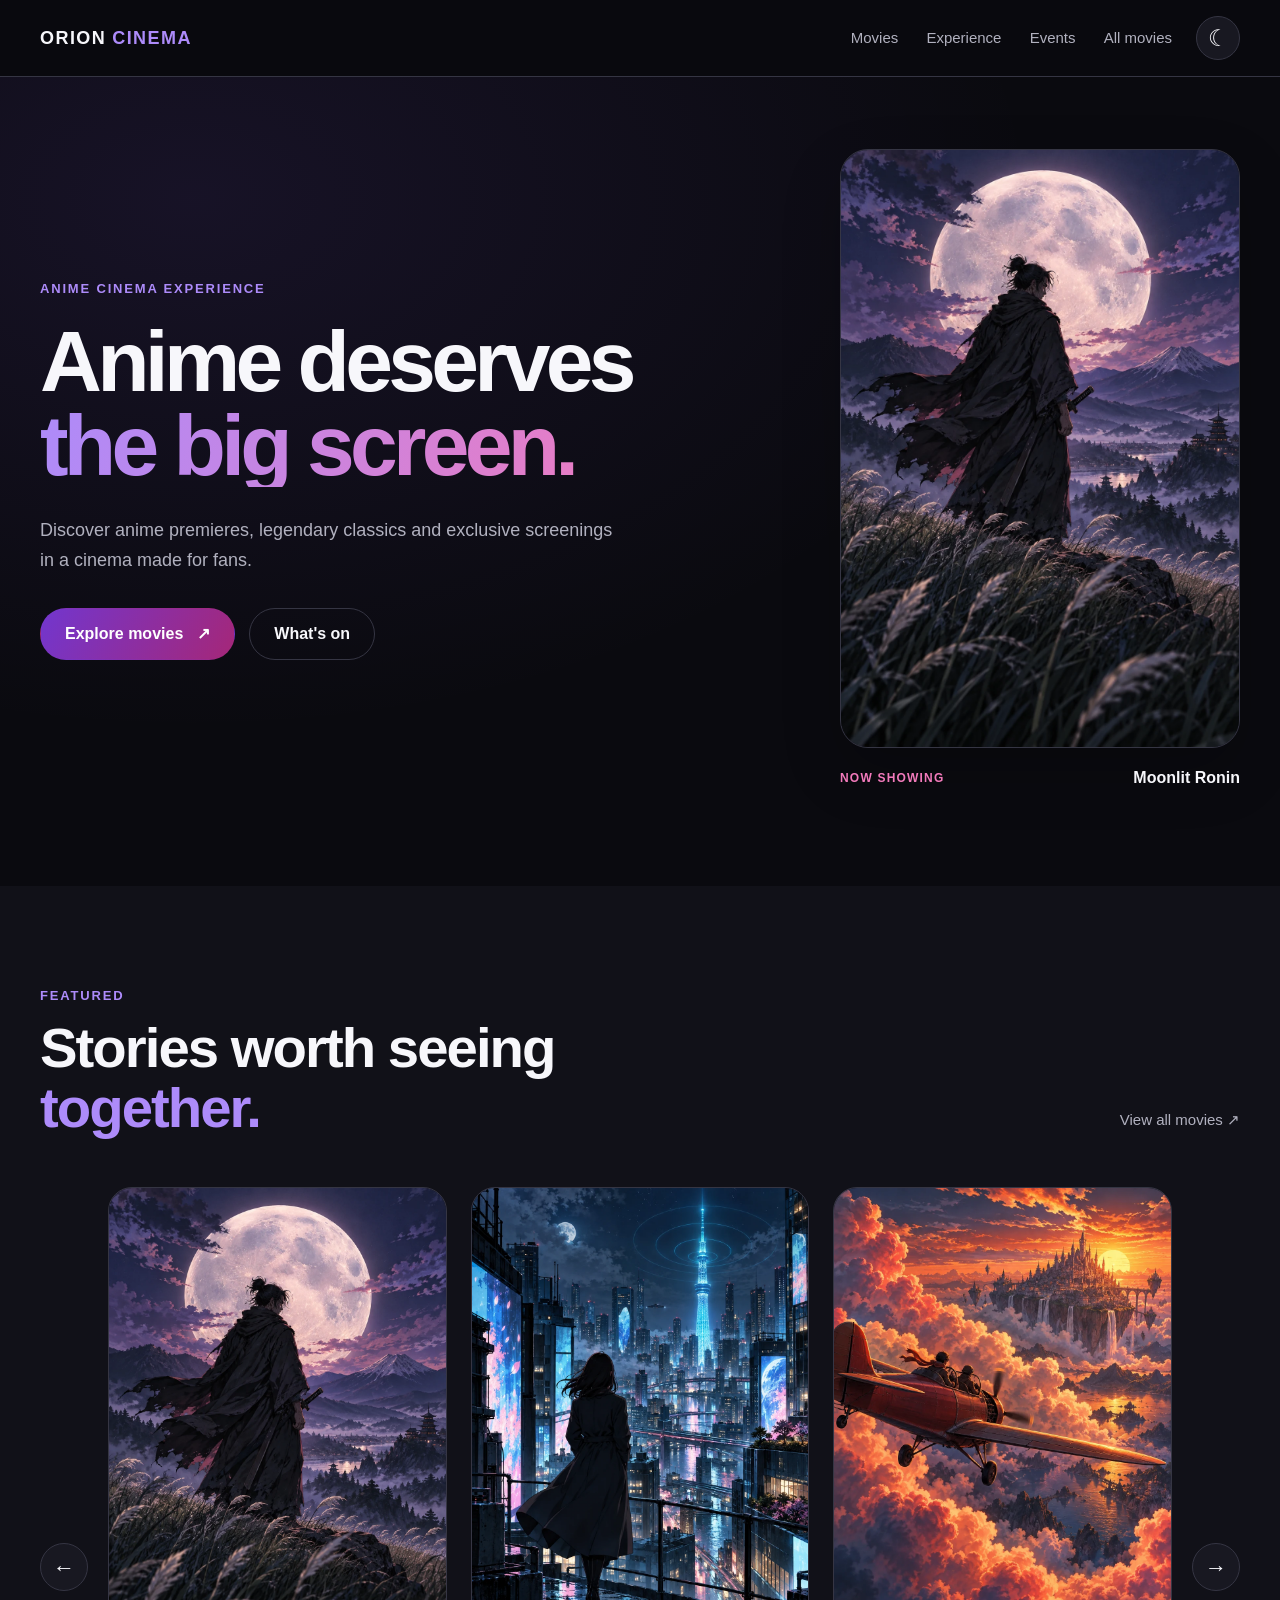
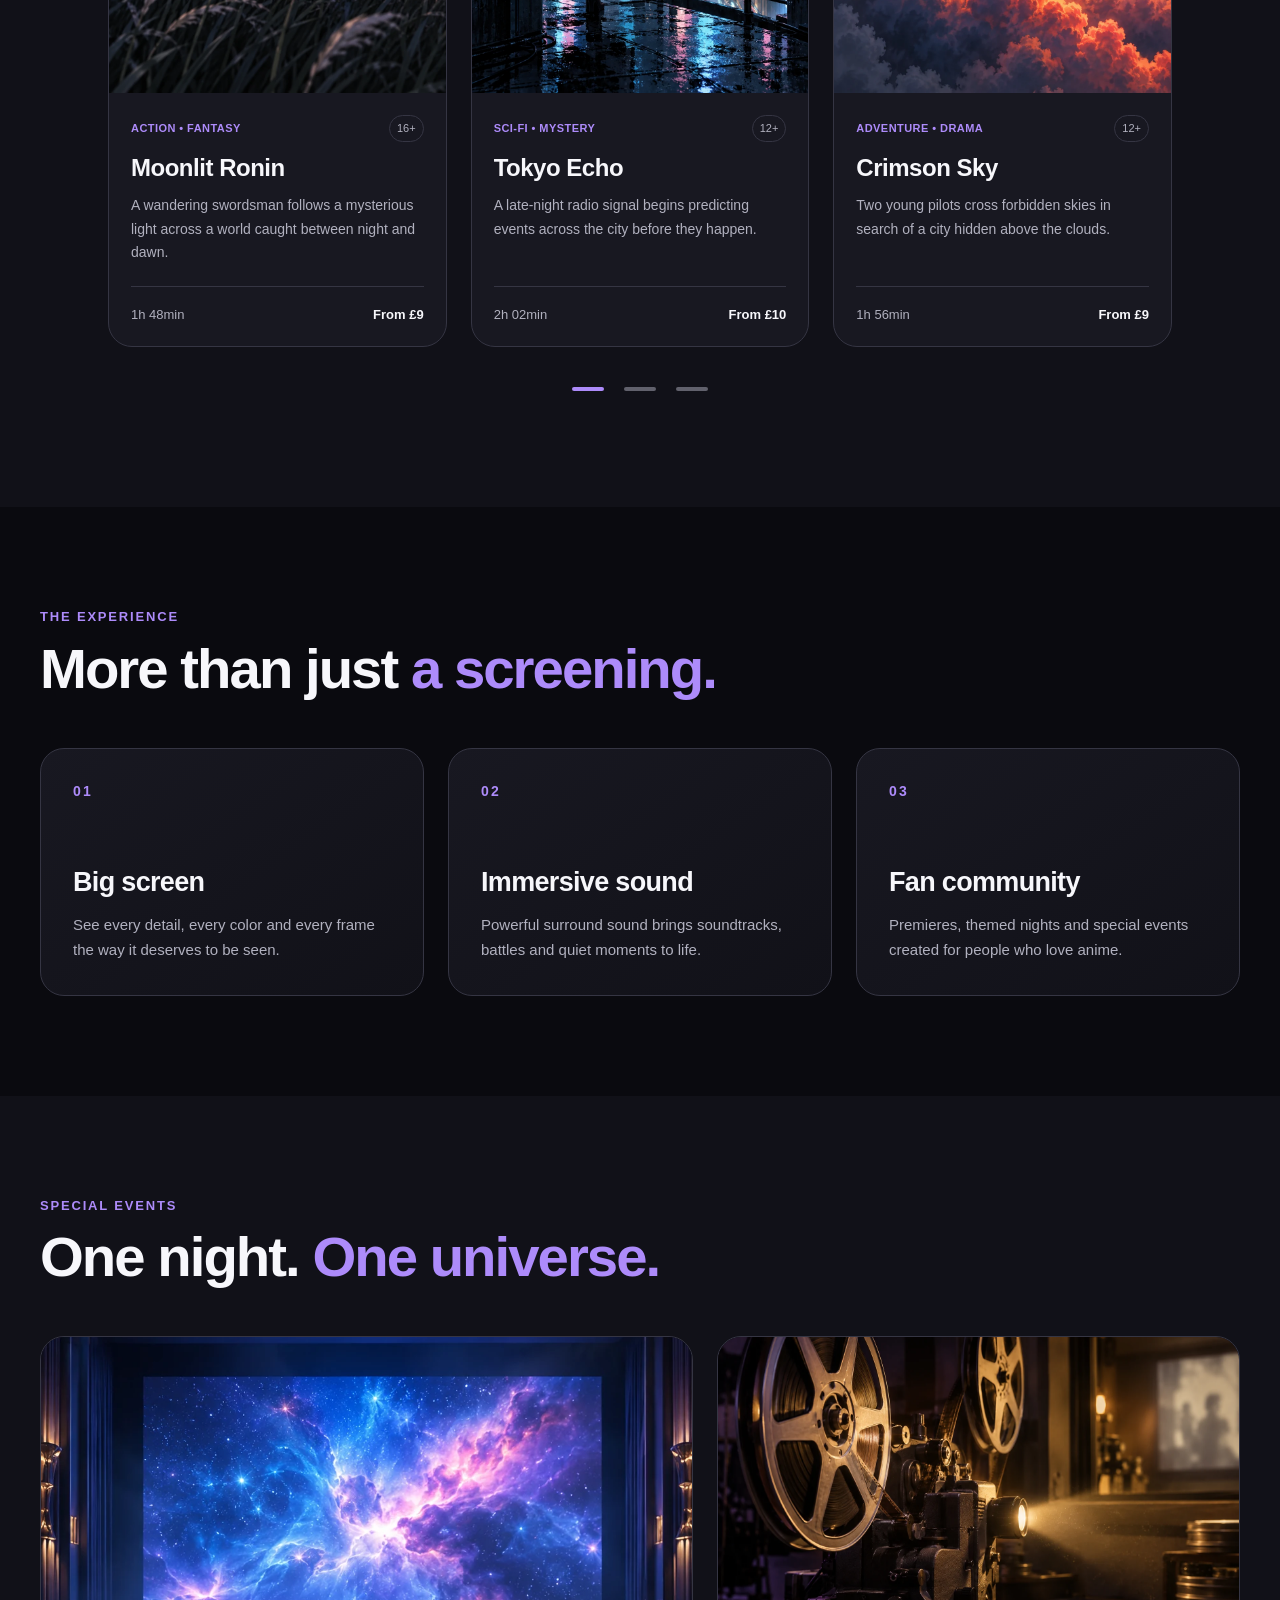
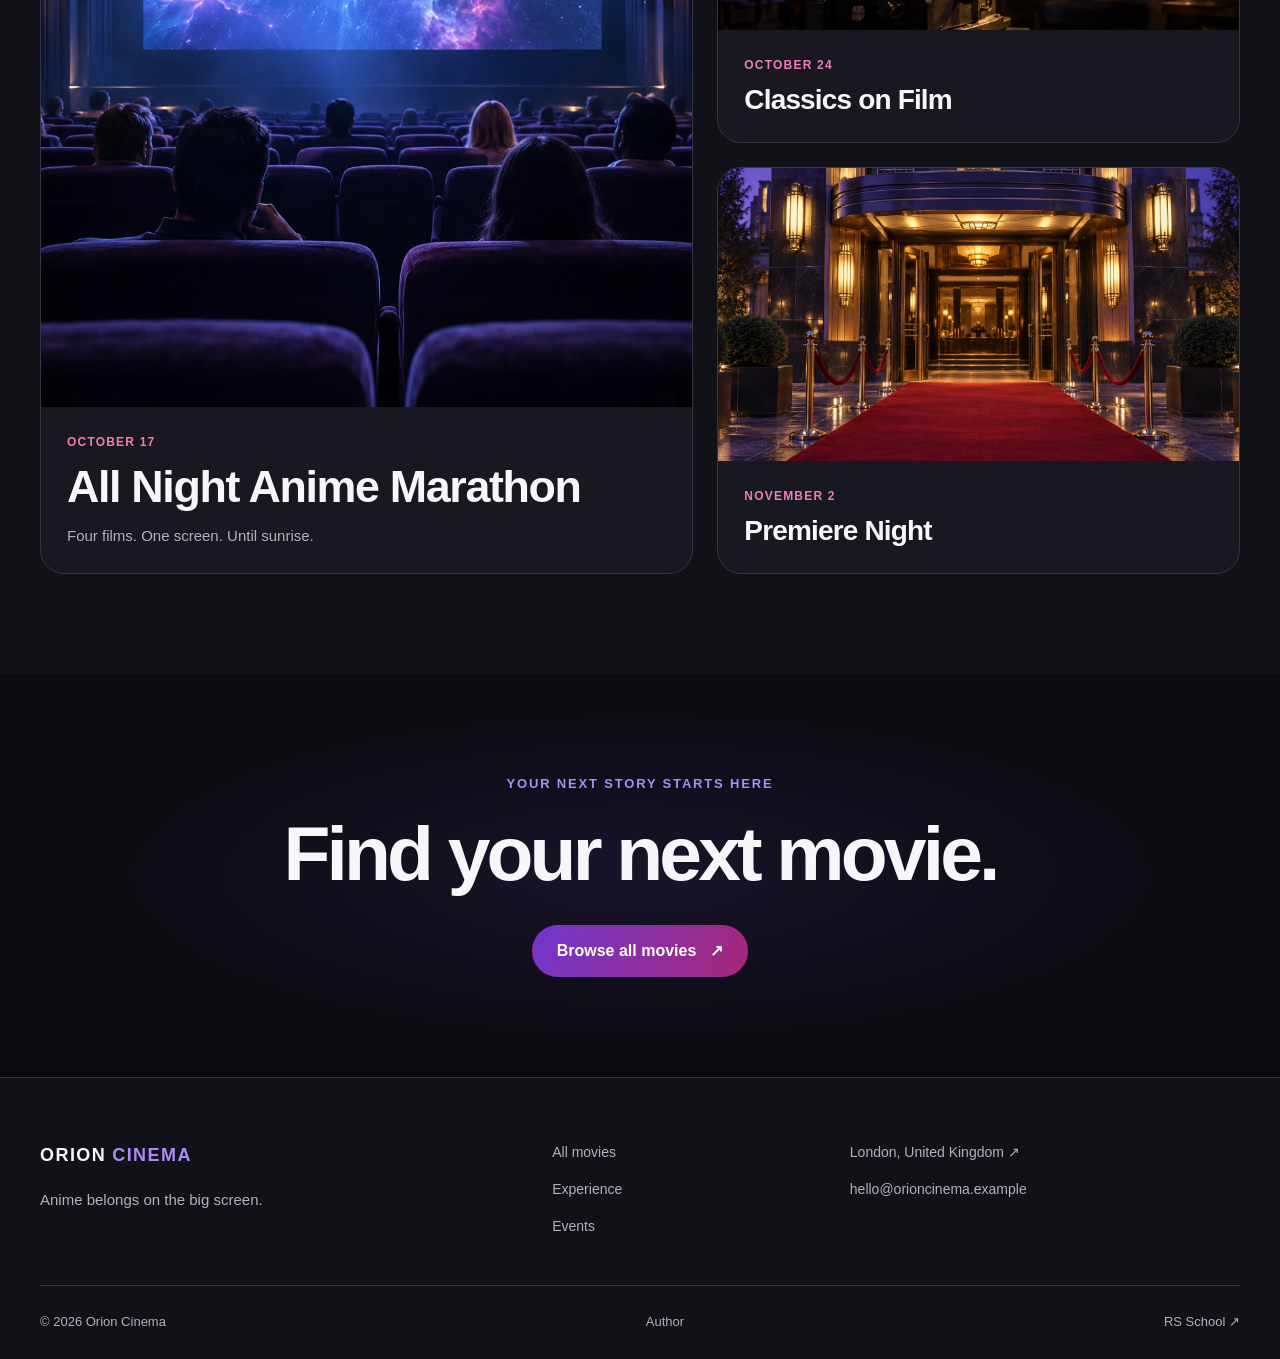
==== commit 85e3b4c8: "feat: add link to github" ====
--- a/index.html
+++ b/index.html
@@ -238,7 +238,8 @@
             </div>
             <div class="footer__bottom">
                 <p>© 2026 Orion Cinema</p>
-                <a href="https://rs.school/" target="_blank" rel="noopener noreferrer">RS School <span aria-hidden="true">↗</span></a>
+                <a href="https://github.com/kirill555525" target="_blank" rel="noopener noreferrer">Author</a>
+                <a href="https://rs.school/courses/javascript" target="_blank" rel="noopener noreferrer">RS School <span aria-hidden="true">↗</span></a>
             </div>
         </div>
     </footer>
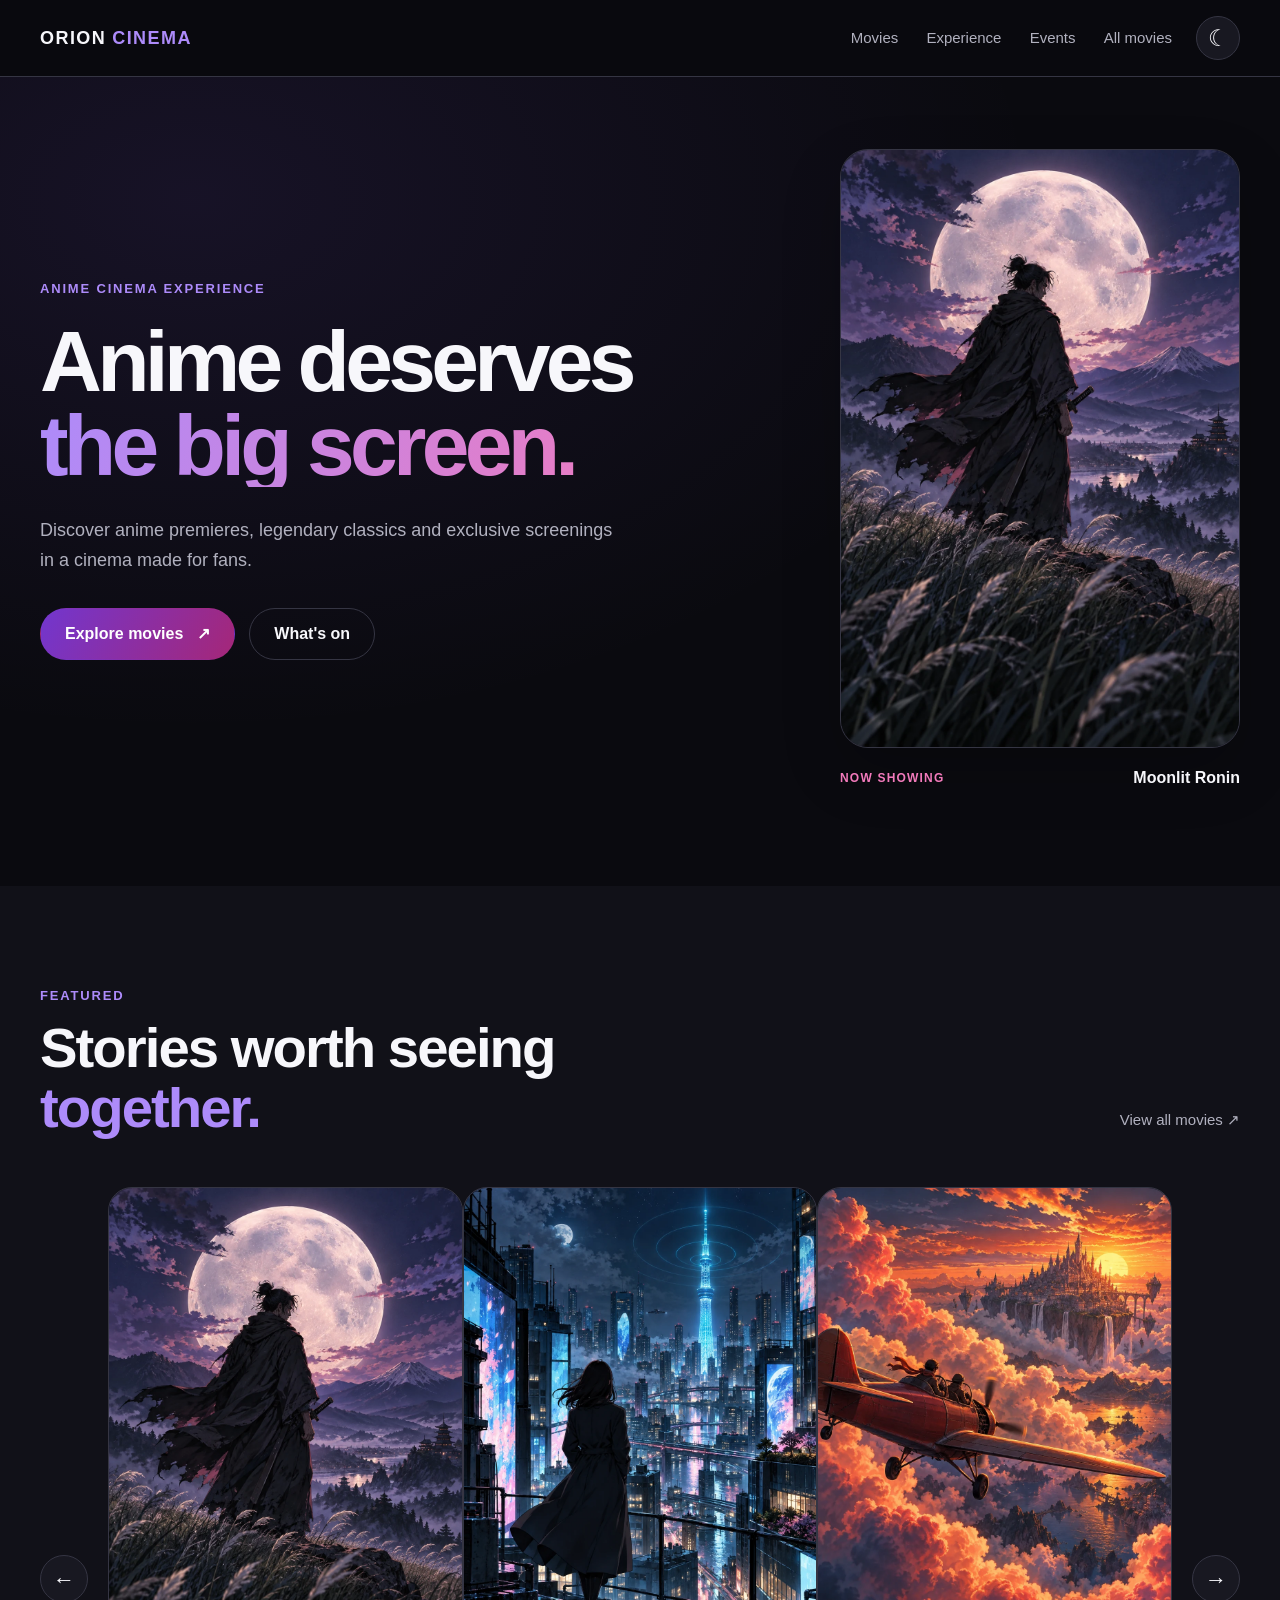
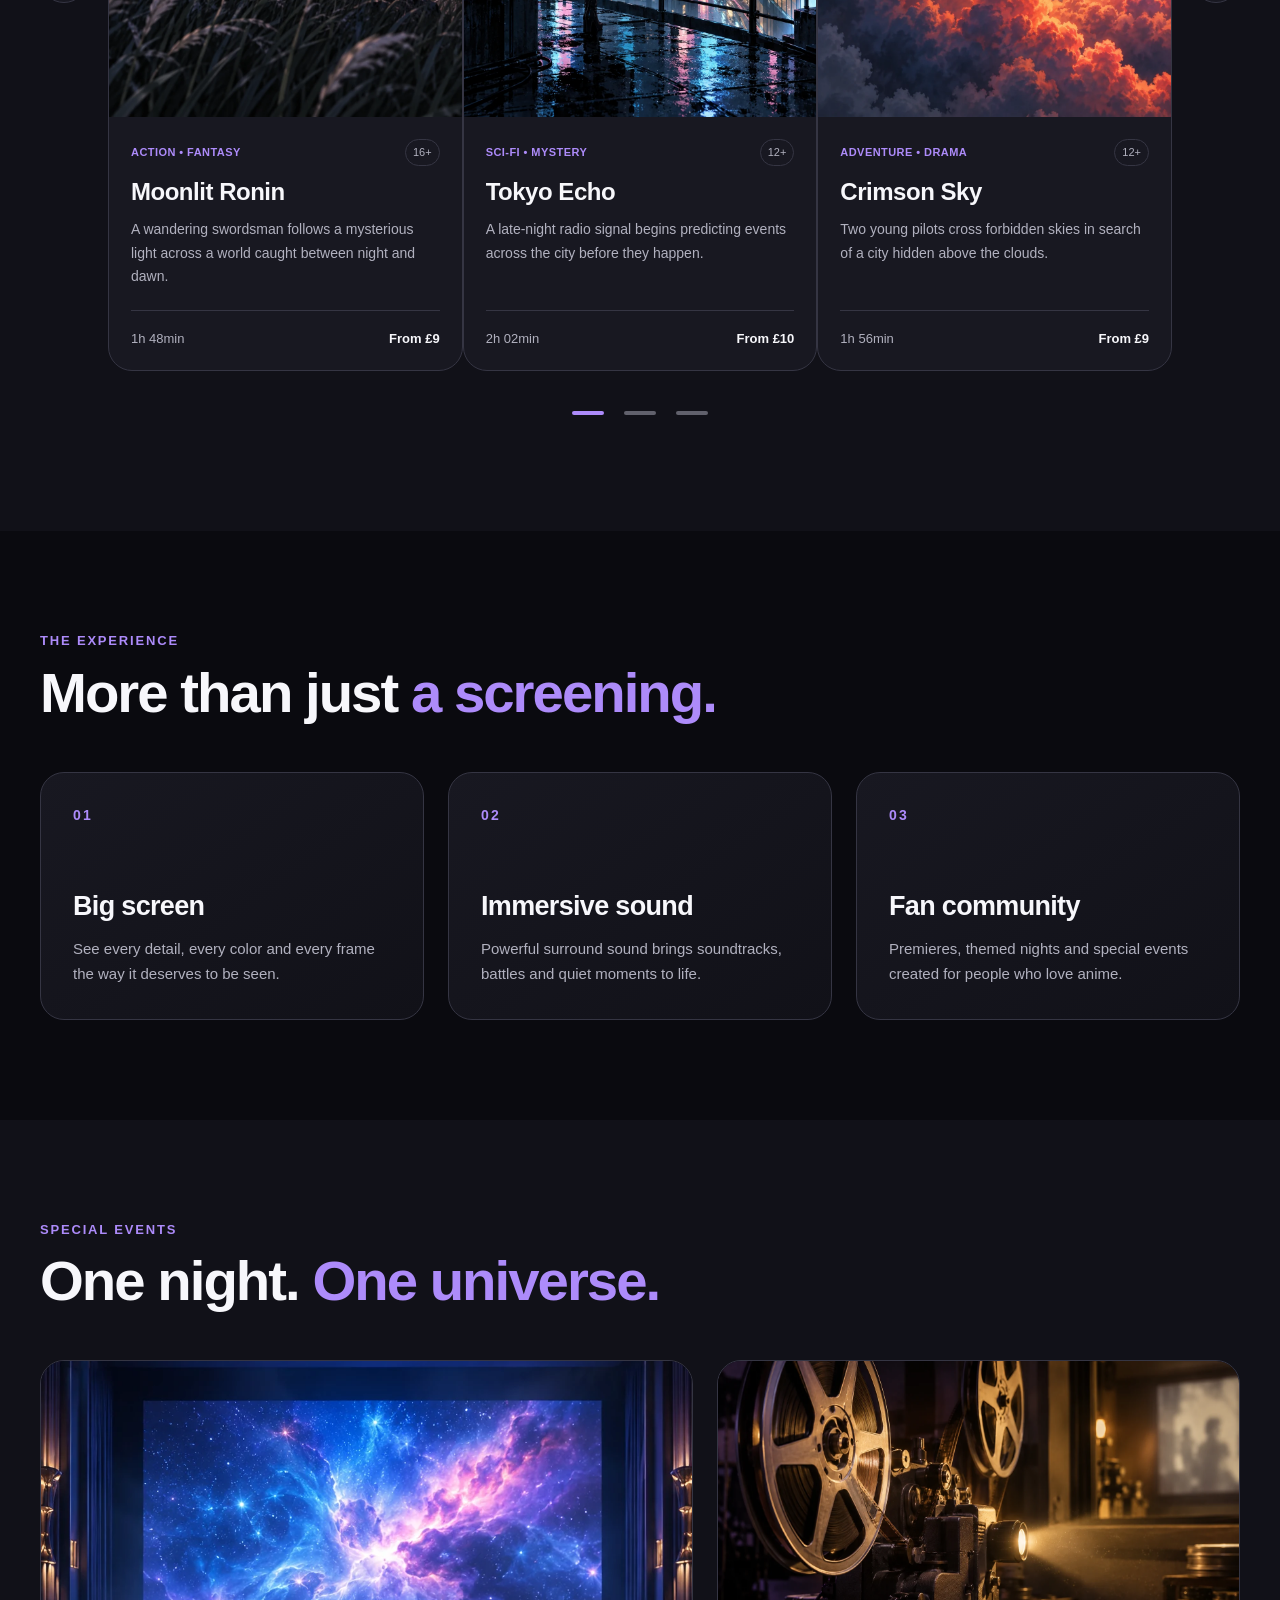
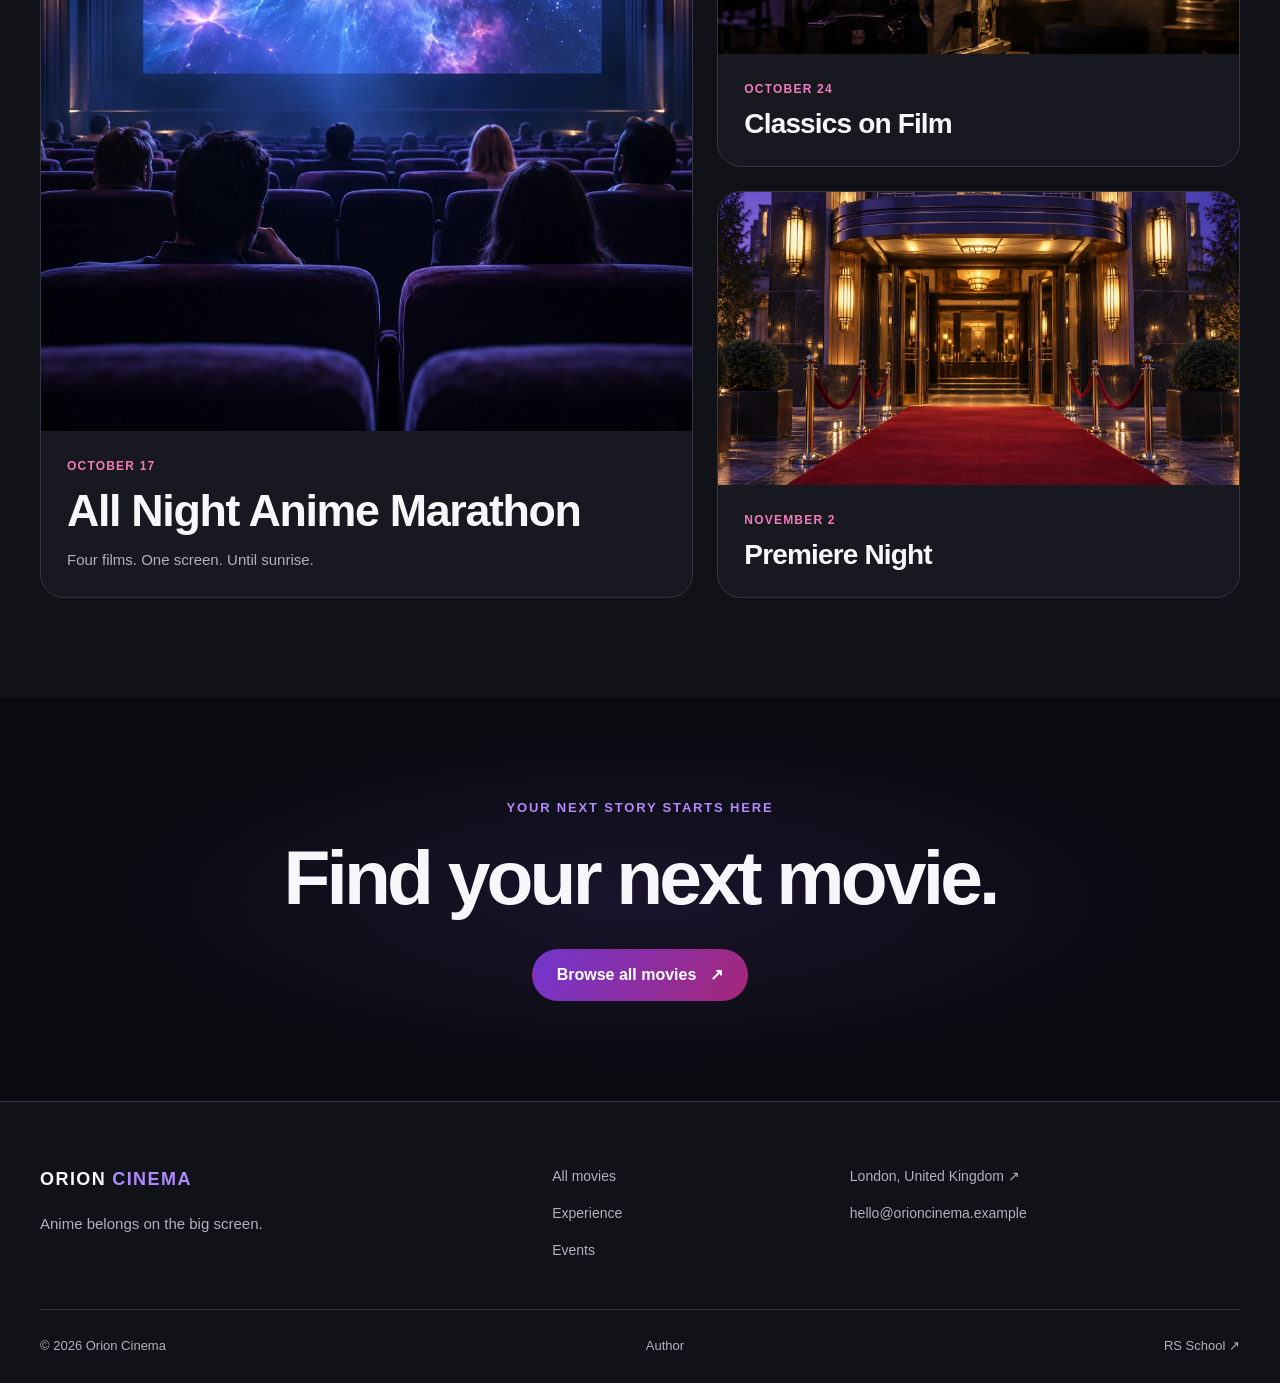
==== commit ab0cfe1d: "feat(menu): implement responsive navigation" ====
--- a/index.html
+++ b/index.html
@@ -8,6 +8,7 @@
     <title>Orion Cinema — Anime on the big screen</title>
     <link rel="icon" href="./favicon.svg" type="image/svg+xml">
     <script src="./js/main.js"></script>
+    <script type="module" src="./js/app.js"></script>
     <link rel="stylesheet" href="./css/style.css">
 </head>
 <body>
@@ -27,7 +28,7 @@
                 <button class="theme-toggle" type="button" aria-label="Switch to light theme" aria-pressed="false">
                     <span class="theme-toggle__icon" aria-hidden="true">☾</span>
                 </button>
-                <button class="burger" type="button" aria-label="Open navigation menu" aria-expanded="false" aria-controls="main-navigation" aria-disabled="true">
+                <button class="burger" type="button" aria-label="Open navigation menu" aria-expanded="false" aria-controls="main-navigation">
                     <span class="burger__line" aria-hidden="true"></span>
                     <span class="burger__line" aria-hidden="true"></span>
                     <span class="burger__line" aria-hidden="true"></span>
--- a/css/style.css
+++ b/css/style.css
@@ -39,6 +39,7 @@
 html {
     scroll-behavior: smooth;
     scroll-padding-top: 100px;
+    --header-height: 76px;
 }
 
 body, h1, h2, h3, p, ul, figure {
@@ -428,12 +429,30 @@
     gap: 20px;
 }
 
+.slider__viewport {
+    min-width: 0;
+    overflow: hidden;
+    border-radius: 24px;
+    touch-action: pan-y;
+}
+
 .slider__track {
+    display: flex;
+    width: 100%;
+    align-items: stretch;
+}
+
+.slider__track--moving {
+    transition: transform 400ms cubic-bezier(0.22, 0.61, 0.36, 1);
+}
+
+.slider__page {
     display: grid;
-    grid-template-columns: repeat(3, minmax(0, 1fr));
-    align-items: stretch;
+    flex: 0 0 100%;
+    min-width: 0;
+    grid-template-columns: repeat(var(--slides-per-page, 3), minmax(0, 1fr));
     gap: 24px;
-    min-width: 0;
+    padding: 4px;
 }
 
 .slider__button {
@@ -830,7 +849,7 @@
         grid-template-columns: repeat(3, minmax(0, 1fr));
     }
 
-    .slider, .slider__track {
+    .slider {
         gap: 16px;
     }
 
@@ -854,14 +873,6 @@
 
     .hero__description {
         font-size: 16px;
-    }
-
-    .slider__track {
-        grid-template-columns: repeat(2, minmax(0, 1fr));
-    }
-
-    .featured-card:nth-child(n + 3) {
-        display: none;
     }
 
     .experience__grid {
@@ -947,16 +958,11 @@
         gap: 24px 12px;
     }
 
-    .slider__track {
+    .slider__viewport {
         grid-column: 1 / -1;
         grid-row: 1;
-        grid-template-columns: minmax(0, 1fr);
         width: min(100%, 400px);
         justify-self: center;
-    }
-
-    .featured-card:nth-child(n + 2) {
-        display: none;
     }
 
     .featured-card__content {
@@ -1125,3 +1131,403 @@
         animation: none !important;
     }
 }
+
+/* Part 2: shared interaction states */
+[hidden] {
+    display: none !important;
+}
+
+html.scroll-locked {
+    overflow: hidden;
+}
+
+.scroll-locked body {
+    position: fixed;
+    top: var(--scroll-top);
+    left: 0;
+    width: 100%;
+    padding-right: var(--scrollbar-gap);
+}
+
+.burger__line {
+    transition: transform var(--transition), opacity var(--transition);
+}
+
+.header--menu-open .burger__line:first-child {
+    transform: translateY(6px) rotate(45deg);
+}
+
+.header--menu-open .burger__line:nth-child(2) {
+    opacity: 0;
+}
+
+.header--menu-open .burger__line:last-child {
+    transform: translateY(-6px) rotate(-45deg);
+}
+
+.movie-card, .featured-card {
+    position: relative;
+}
+
+.movie-card__open {
+    padding: 0;
+    border: 0;
+    background: transparent;
+    color: inherit;
+    font: inherit;
+    font-weight: inherit;
+    letter-spacing: inherit;
+    text-align: left;
+}
+
+.movie-card__open::after {
+    position: absolute;
+    inset: 0;
+    z-index: 1;
+    content: "";
+    cursor: pointer;
+}
+
+.movie-card__open:focus-visible {
+    outline: none;
+}
+
+.movie-card:focus-within, .featured-card:focus-within {
+    outline: 3px solid var(--accent-primary);
+    outline-offset: -4px;
+}
+
+.slider__page .featured-card {
+    width: 100%;
+}
+
+.slider__page .featured-card:hover {
+    transform: none;
+}
+
+.catalog__tabs {
+    margin-bottom: 20px;
+}
+
+.catalog__status, .no-script {
+    margin-bottom: 24px;
+    color: var(--text-secondary);
+    font-size: 14px;
+}
+
+/* Native dialog supplies modal focus containment and Escape semantics. */
+.movie-dialog {
+    width: min(940px, calc(100% - 40px));
+    max-width: none;
+    max-height: calc(100dvh - 40px);
+    margin: auto;
+    padding: 0;
+    overflow: auto;
+    overscroll-behavior: contain;
+    border: 1px solid var(--border-color);
+    border-radius: 26px;
+    color: var(--text-primary);
+    background: var(--bg-card);
+    box-shadow: 0 30px 120px rgb(0 0 0 / 50%);
+}
+
+.movie-dialog::backdrop {
+    background: rgb(5 5 12 / 76%);
+    backdrop-filter: blur(7px);
+}
+
+.movie-dialog[open] {
+    animation: dialog-appear 200ms ease-out;
+}
+
+@keyframes dialog-appear {
+    from { opacity: 0; transform: translateY(12px); }
+    to { opacity: 1; transform: translateY(0); }
+}
+
+.movie-dialog__layout {
+    display: grid;
+    grid-template-columns: minmax(0, 0.75fr) minmax(0, 1.25fr);
+}
+
+.movie-dialog__art {
+    position: relative;
+    min-width: 0;
+    overflow: hidden;
+    background: var(--bg-secondary);
+}
+
+.movie-dialog__image {
+    position: absolute;
+    inset: 0;
+    width: 100%;
+    height: 100%;
+    object-fit: cover;
+}
+
+.movie-dialog__content {
+    position: relative;
+    min-width: 0;
+    padding: 20px 28px 28px;
+}
+
+.movie-dialog__close {
+    position: sticky;
+    top: 12px;
+    z-index: 2;
+    display: grid;
+    place-items: center;
+    width: 44px;
+    height: 44px;
+    margin: 0 0 12px auto;
+    padding: 0;
+    border: 1px solid var(--border-color);
+    border-radius: 50%;
+    color: var(--text-primary);
+    background: var(--bg-card);
+    font-size: 28px;
+    line-height: 1;
+    transition: color var(--transition), border-color var(--transition), background-color var(--transition);
+}
+
+.movie-dialog__close:hover {
+    color: var(--accent-primary);
+    border-color: var(--accent-primary);
+    background: var(--bg-secondary);
+}
+
+.movie-dialog__eyebrow {
+    margin-bottom: 10px;
+    color: var(--accent-primary);
+    font-size: 12px;
+    font-weight: 700;
+    letter-spacing: 0.09em;
+    text-transform: uppercase;
+}
+
+.movie-dialog__title {
+    margin-bottom: 12px;
+    font-size: clamp(28px, 3vw, 40px);
+    line-height: 1.05;
+    letter-spacing: -0.035em;
+    overflow-wrap: break-word;
+}
+
+.movie-dialog__meta {
+    margin-bottom: 16px;
+    color: var(--accent-secondary);
+    font-size: 12px;
+    line-height: 1.6;
+}
+
+.movie-dialog__description {
+    margin-bottom: 24px;
+    color: var(--text-secondary);
+    font-size: 14px;
+    line-height: 1.65;
+}
+
+.movie-dialog__parameters {
+    display: grid;
+    gap: 20px;
+}
+
+.movie-dialog__parameters fieldset {
+    min-width: 0;
+    margin: 0;
+    padding: 0;
+    border: 0;
+}
+
+.movie-dialog__parameters legend {
+    margin-bottom: 10px;
+    padding: 0;
+    font-size: 14px;
+    font-weight: 700;
+}
+
+.movie-options {
+    display: flex;
+    flex-wrap: wrap;
+    gap: 8px;
+}
+
+.movie-option {
+    position: relative;
+    flex: 1 1 100px;
+    min-width: 0;
+    cursor: pointer;
+}
+
+.movie-option input {
+    position: absolute;
+    width: 1px;
+    height: 1px;
+    opacity: 0;
+}
+
+.movie-option__label {
+    display: flex;
+    height: 100%;
+    flex-direction: column;
+    justify-content: center;
+    gap: 5px;
+    padding: 12px 10px;
+    border: 1px solid var(--border-color);
+    border-radius: 12px;
+    color: var(--text-primary);
+    background: var(--bg-secondary);
+    font-size: 12px;
+    font-weight: 600;
+    line-height: 1.3;
+    transition: border-color var(--transition), background-color var(--transition), color var(--transition);
+}
+
+.movie-option__price {
+    color: var(--text-secondary);
+    font-size: 11px;
+    font-weight: 400;
+}
+
+.movie-option:hover .movie-option__label {
+    border-color: var(--accent-primary);
+}
+
+.movie-option input:checked + .movie-option__label {
+    border-color: var(--accent-primary);
+    color: var(--accent-primary);
+    box-shadow: inset 0 0 0 1px var(--accent-primary);
+}
+
+.movie-option input:focus-visible + .movie-option__label {
+    outline: 3px solid var(--accent-primary);
+    outline-offset: 3px;
+}
+
+.movie-dialog__selection {
+    margin-top: 24px;
+    padding-top: 18px;
+    border-top: 1px solid var(--border-color);
+}
+
+.movie-dialog__summary {
+    margin-bottom: 6px;
+    font-size: 14px;
+    font-weight: 700;
+}
+
+.movie-dialog__details {
+    min-height: 38px;
+    color: var(--text-secondary);
+    font-size: 12px;
+    line-height: 1.6;
+}
+
+.movie-dialog__total {
+    display: flex;
+    align-items: center;
+    justify-content: space-between;
+    gap: 16px;
+    margin-top: 18px;
+    font-size: 14px;
+}
+
+.movie-dialog__price {
+    color: var(--accent-primary);
+    font-size: 30px;
+    font-weight: 800;
+    letter-spacing: -0.035em;
+}
+
+@media (max-width: 1100px) {
+    .slider__page {
+        gap: 16px;
+    }
+}
+
+@media (max-width: 768px) {
+    .nav {
+        position: fixed;
+        top: var(--header-height);
+        left: 0;
+        display: flex;
+        width: 100%;
+        height: calc(100dvh - var(--header-height));
+        align-items: flex-start;
+        justify-content: center;
+        margin: 0;
+        padding: clamp(32px, 8vh, 80px) 24px;
+        overflow: auto;
+        overscroll-behavior: contain;
+        color: var(--text-primary);
+        background: var(--bg-primary);
+        visibility: hidden;
+        opacity: 0;
+        transform: translateY(-12px);
+        pointer-events: none;
+        transition: opacity var(--transition), transform var(--transition), visibility 250ms;
+    }
+
+    .header--menu-open .nav {
+        visibility: visible;
+        opacity: 1;
+        transform: translateY(0);
+        pointer-events: auto;
+        transition: opacity var(--transition), transform var(--transition);
+    }
+
+    .nav__list {
+        width: min(100%, 460px);
+        flex-direction: column;
+        align-items: stretch;
+        gap: 16px;
+        text-align: center;
+    }
+
+    .nav__link {
+        display: block;
+        padding: 12px;
+        font-size: clamp(24px, 5vw, 36px);
+        font-weight: 600;
+    }
+
+    .nav__link::after {
+        right: 25%;
+        left: 25%;
+    }
+}
+
+@media (max-width: 700px) {
+    .movie-dialog {
+        width: calc(100% - 24px);
+        max-height: calc(100dvh - 24px);
+        border-radius: 20px;
+    }
+
+    .movie-dialog__layout {
+        grid-template-columns: minmax(0, 1fr);
+    }
+
+    .movie-dialog__art {
+        height: 170px;
+    }
+
+    .movie-dialog__image {
+        object-position: center 35%;
+    }
+
+    .movie-dialog__content {
+        padding: 16px 20px 24px;
+    }
+
+    .movie-option {
+        flex-basis: 84px;
+    }
+}
+
+@media (prefers-reduced-motion: reduce) {
+    .slider__track--moving, .nav, .movie-dialog[open] {
+        transition: none;
+        animation: none;
+    }
+}
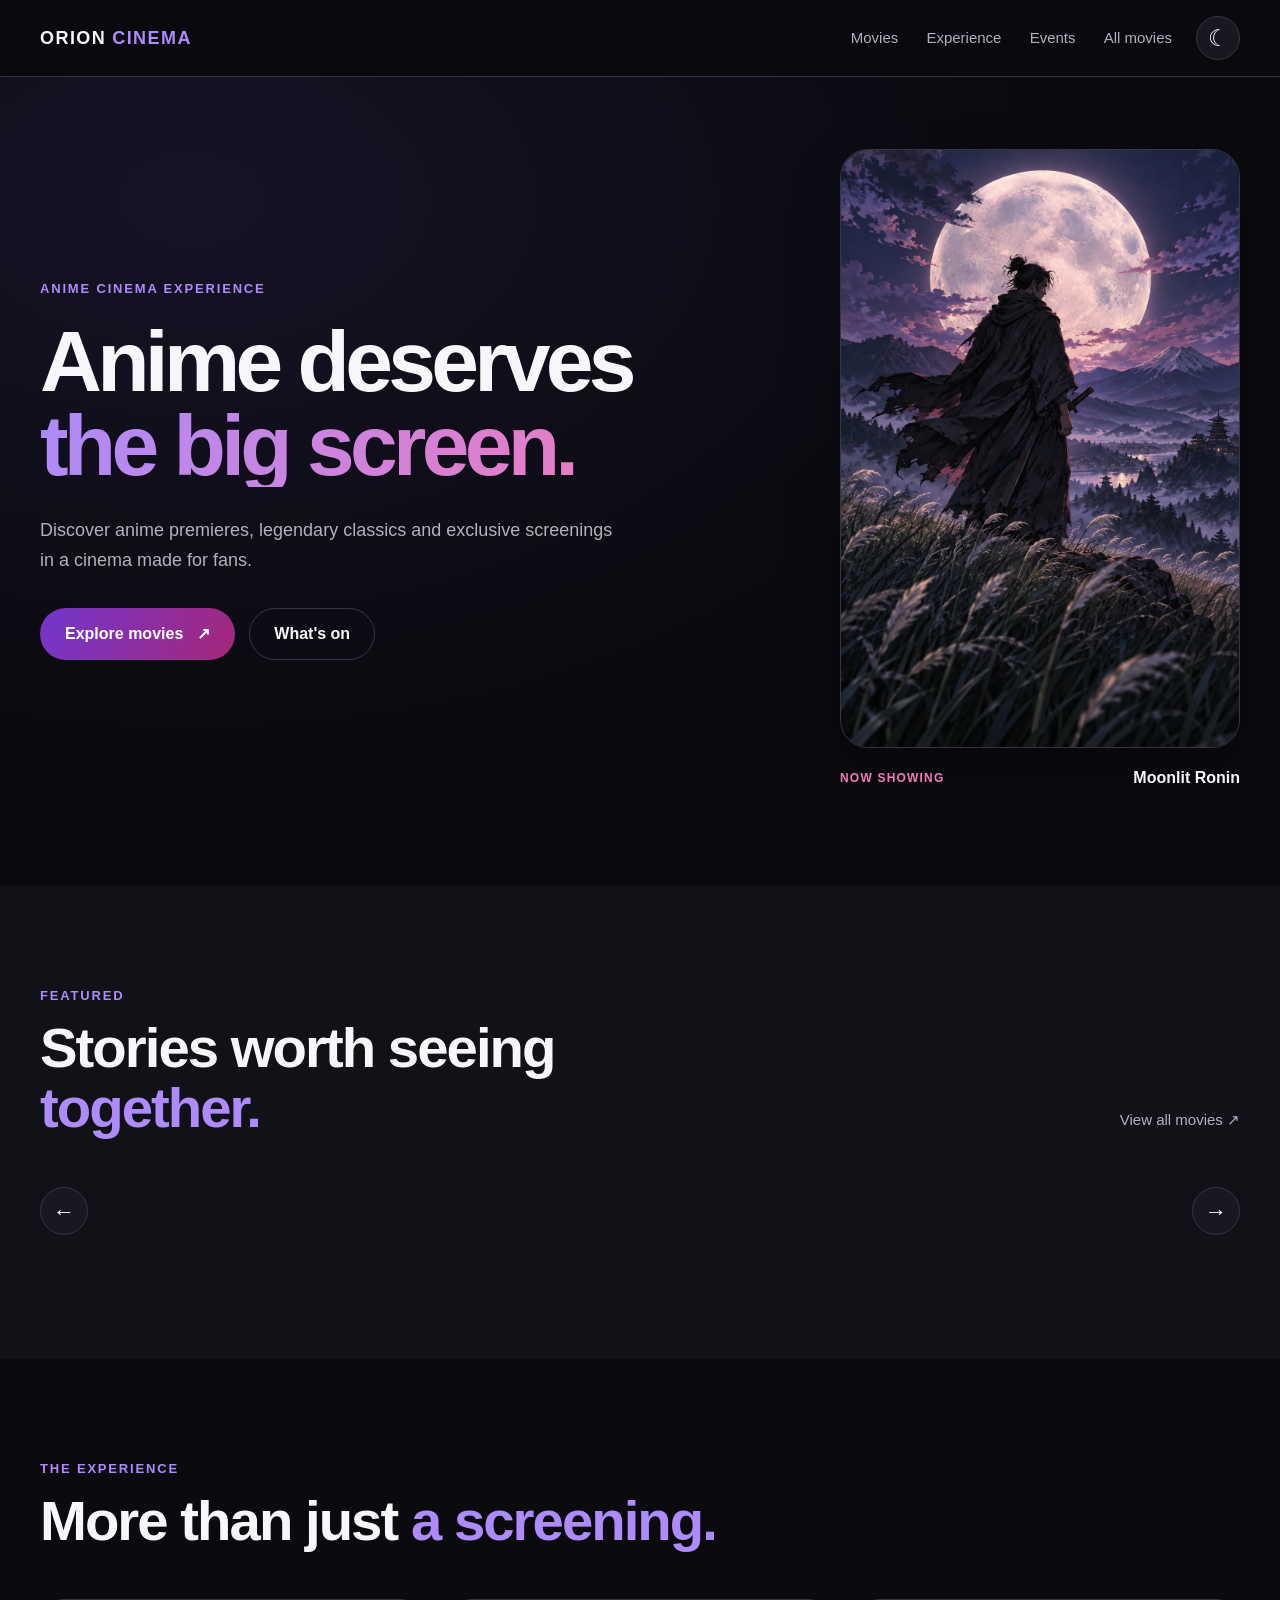
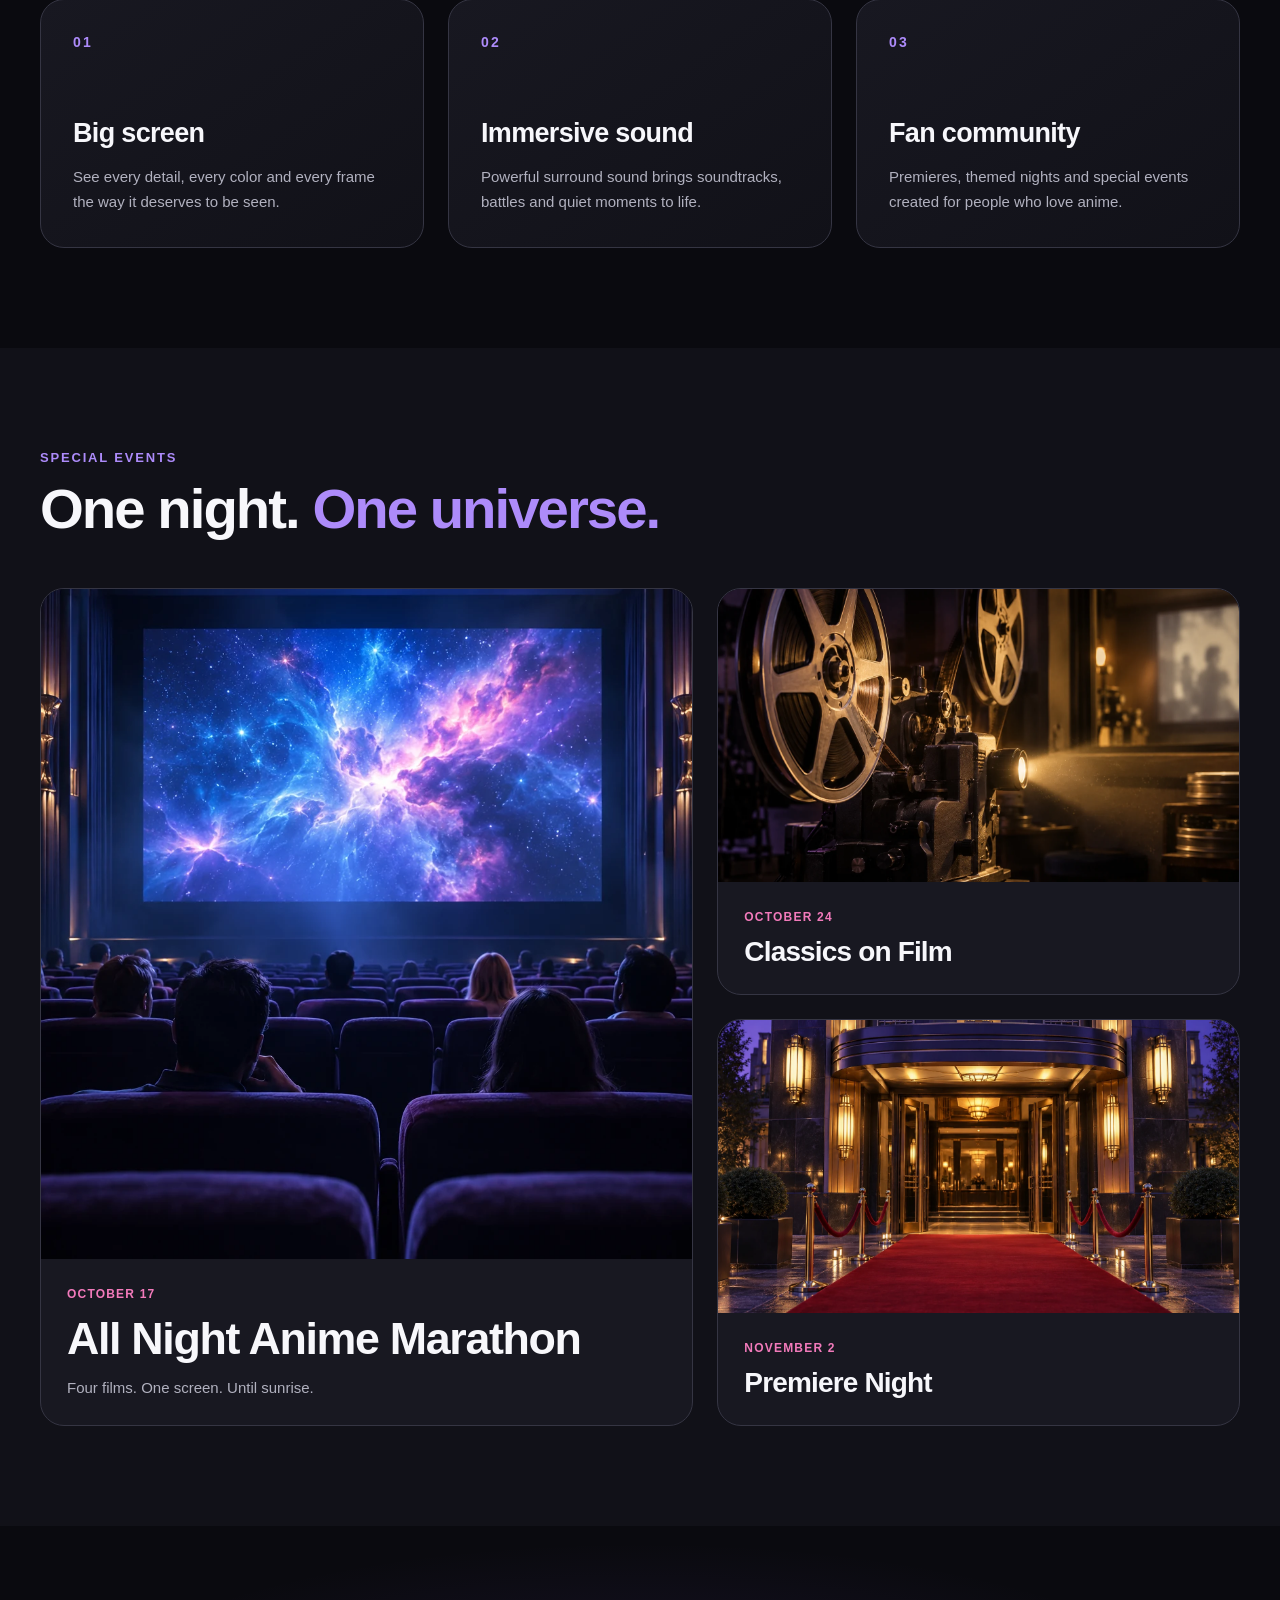
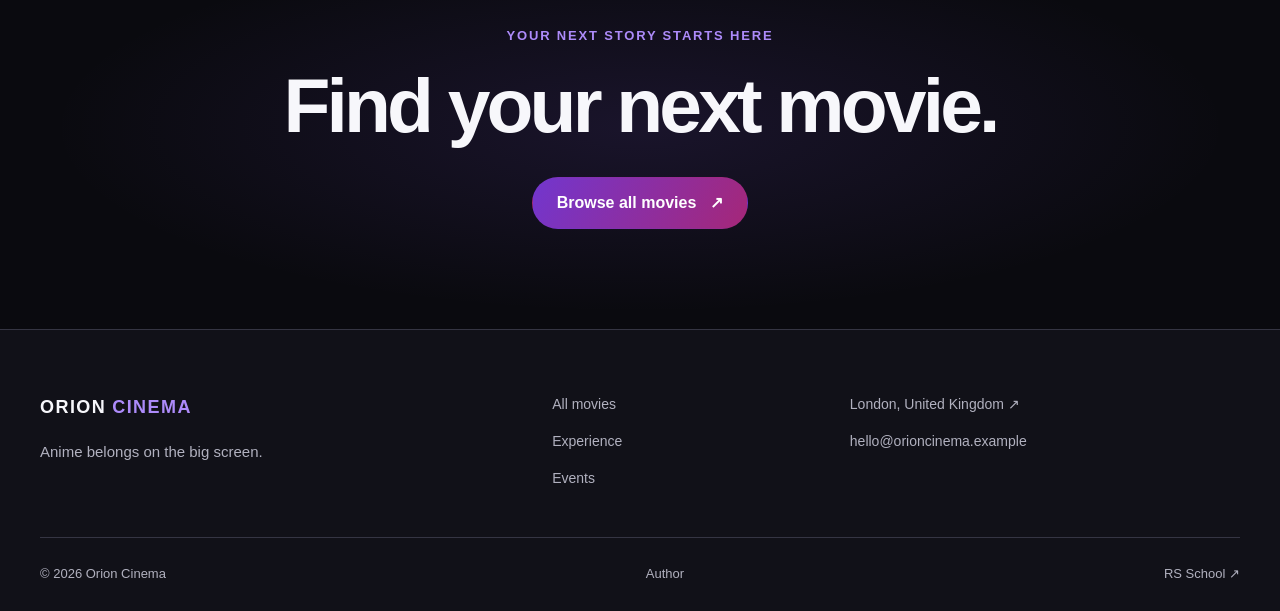
==== commit c7a7f5e6: "feat(catalog): render movie categories and load more cards" ====
--- a/index.html
+++ b/index.html
@@ -10,6 +10,7 @@
     <script src="./js/main.js"></script>
     <script type="module" src="./js/app.js"></script>
     <link rel="stylesheet" href="./css/style.css">
+    <script src="js/menu.js"></script>
 </head>
 <body>
     <a class="skip-link" href="#main-content">Skip to content</a>
@@ -71,67 +72,15 @@
                     <a class="section-heading__link" href="./movies/index.html">View all movies <span aria-hidden="true">↗</span></a>
                 </div>
                 <div class="slider" role="group" aria-label="Featured movies">
-                    <button class="slider__button slider__button--previous" type="button" aria-label="Previous movie" aria-disabled="true">←</button>
-                    <div class="slider__track">
-                        <article class="featured-card">
-                            <div class="featured-card__poster">
-                                <img src="./assets/images/movies/moonlit-ronin.webp"
-                            alt="A cloaked swordsman overlooking misty mountains beneath a full moon." width="1024" height="1536" loading="lazy" decoding="async">
-                            </div>
-                            <div class="featured-card__content">
-                                <div class="featured-card__top">
-                                    <p class="featured-card__meta">Action • Fantasy</p>
-                                    <span class="age-rating"><span class="visually-hidden">Age rating </span>16+</span>
-                                </div>
-                                <h3 class="featured-card__title">Moonlit Ronin</h3>
-                                <p class="featured-card__description">A wandering swordsman follows a mysterious light across a world caught between night and dawn.</p>
-                                <div class="featured-card__footer">
-                                    <span>1h 48min</span><span>From £9</span>
-                                </div>
-                            </div>
-                        </article>
-                        <article class="featured-card">
-                            <div class="featured-card__poster">
-                                <img src="./assets/images/movies/tokyo-echo.webp"
-                            alt="A woman on a rooftop watching a luminous radio tower above a futuristic city." width="1024" height="1536" loading="lazy" decoding="async">
-                            </div>
-                            <div class="featured-card__content">
-                                <div class="featured-card__top">
-                                    <p class="featured-card__meta">Sci-Fi • Mystery</p>
-                                    <span class="age-rating"><span class="visually-hidden">Age rating </span>12+</span>
-                                </div>
-                                <h3 class="featured-card__title">Tokyo Echo</h3>
-                                <p class="featured-card__description">A late-night radio signal begins predicting events across the city before they happen.</p>
-                                <div class="featured-card__footer">
-                                    <span>2h 02min</span><span>From £10</span>
-                                </div>
-                            </div>
-                        </article>
-                        <article class="featured-card">
-                            <div class="featured-card__poster">
-                                <img src="./assets/images/movies/crimson-sky.webp"
-                            alt="Two pilots flying toward a floating city above sunset clouds." width="1024" height="1536" loading="lazy" decoding="async">
-                            </div>
-                            <div class="featured-card__content">
-                                <div class="featured-card__top">
-                                    <p class="featured-card__meta">Adventure • Drama</p>
-                                    <span class="age-rating"><span class="visually-hidden">Age rating </span>12+</span>
-                                </div>
-                                <h3 class="featured-card__title">Crimson Sky</h3>
-                                <p class="featured-card__description">Two young pilots cross forbidden skies in search of a city hidden above the clouds.</p>
-                                <div class="featured-card__footer">
-                                    <span>1h 56min</span><span>From £9</span>
-                                </div>
-                            </div>
-                        </article>
+                    <button class="slider__button slider__button--previous" type="button" aria-label="Previous movies" aria-controls="featured-slides">←</button>
+                    <div class="slider__viewport" id="featured-slides" role="group" tabindex="0" aria-label="Featured movies. Use left and right arrow keys to browse.">
+                        <div class="slider__track"></div>
                     </div>
-                    <button class="slider__button slider__button--next" type="button" aria-label="Next movie" aria-disabled="true">→</button>
+                    <button class="slider__button slider__button--next" type="button" aria-label="Next movies" aria-controls="featured-slides">→</button>
                 </div>
-                <div class="slider-pagination" role="group" aria-label="Slider pagination">
-                    <button class="slider-pagination__item slider-pagination__item--active" type="button" aria-label="Show movie 1" aria-current="true" aria-disabled="true"></button>
-                    <button class="slider-pagination__item" type="button" aria-label="Show movie 2" aria-disabled="true"></button>
-                    <button class="slider-pagination__item" type="button" aria-label="Show movie 3" aria-disabled="true"></button>
-                </div>
+                <div class="slider-pagination" role="group" aria-label="Slider pagination"></div>
+                <p class="visually-hidden slider__status" role="status" aria-live="polite"></p>
+                <noscript><p class="no-script">Enable JavaScript to browse the featured movies.</p></noscript>
             </div>
         </section>
 
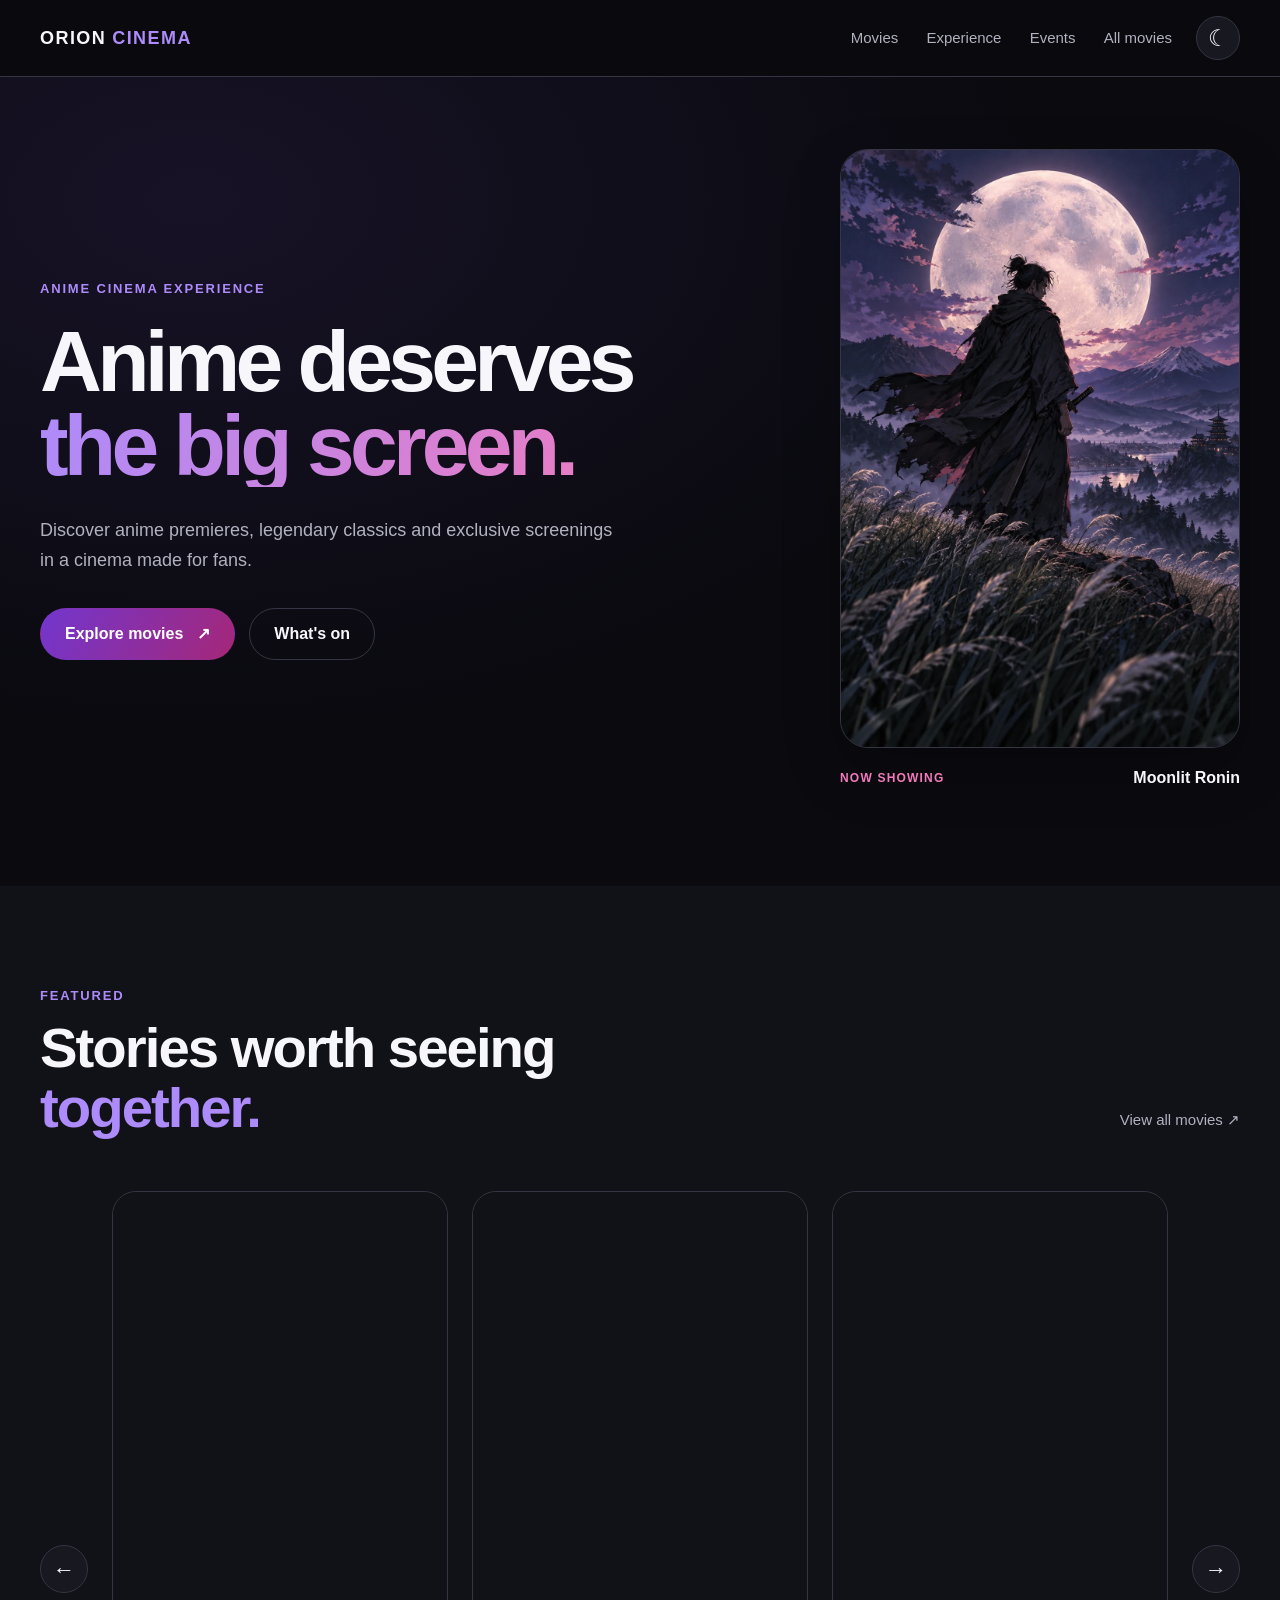
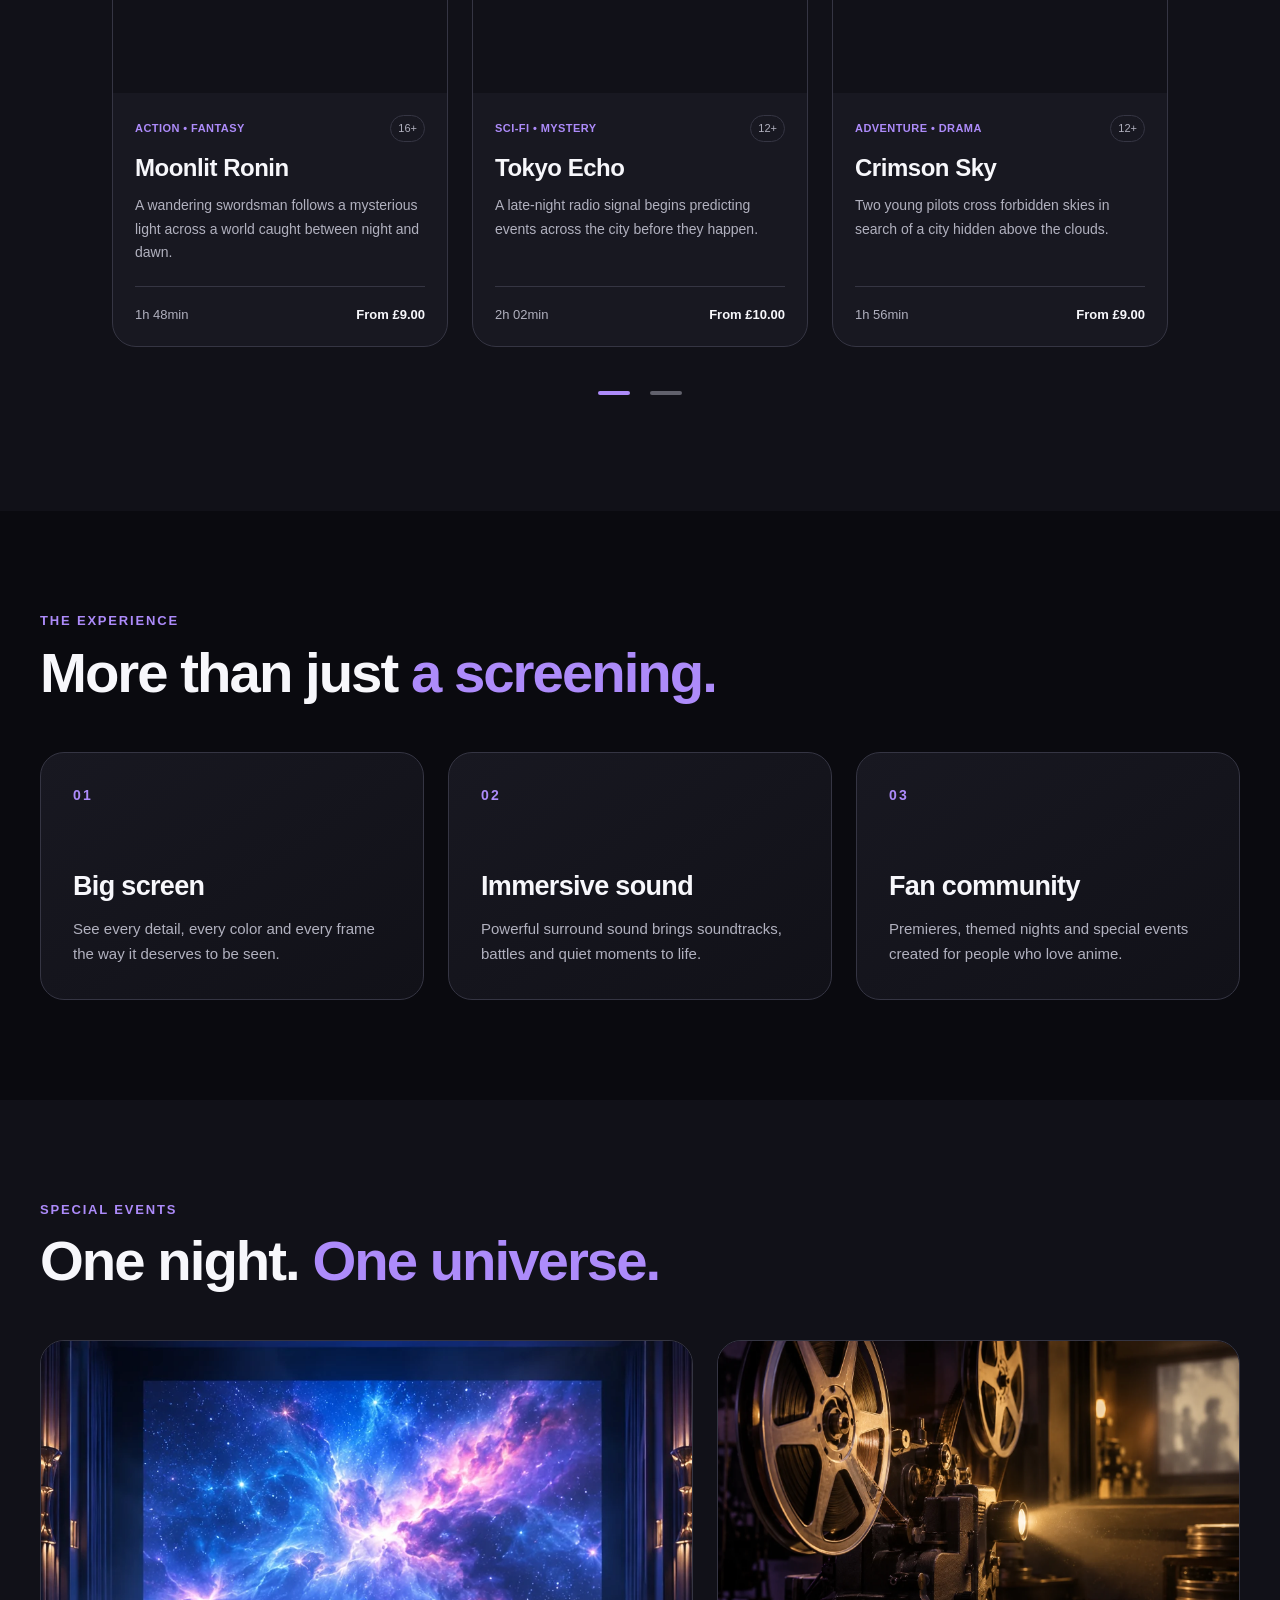
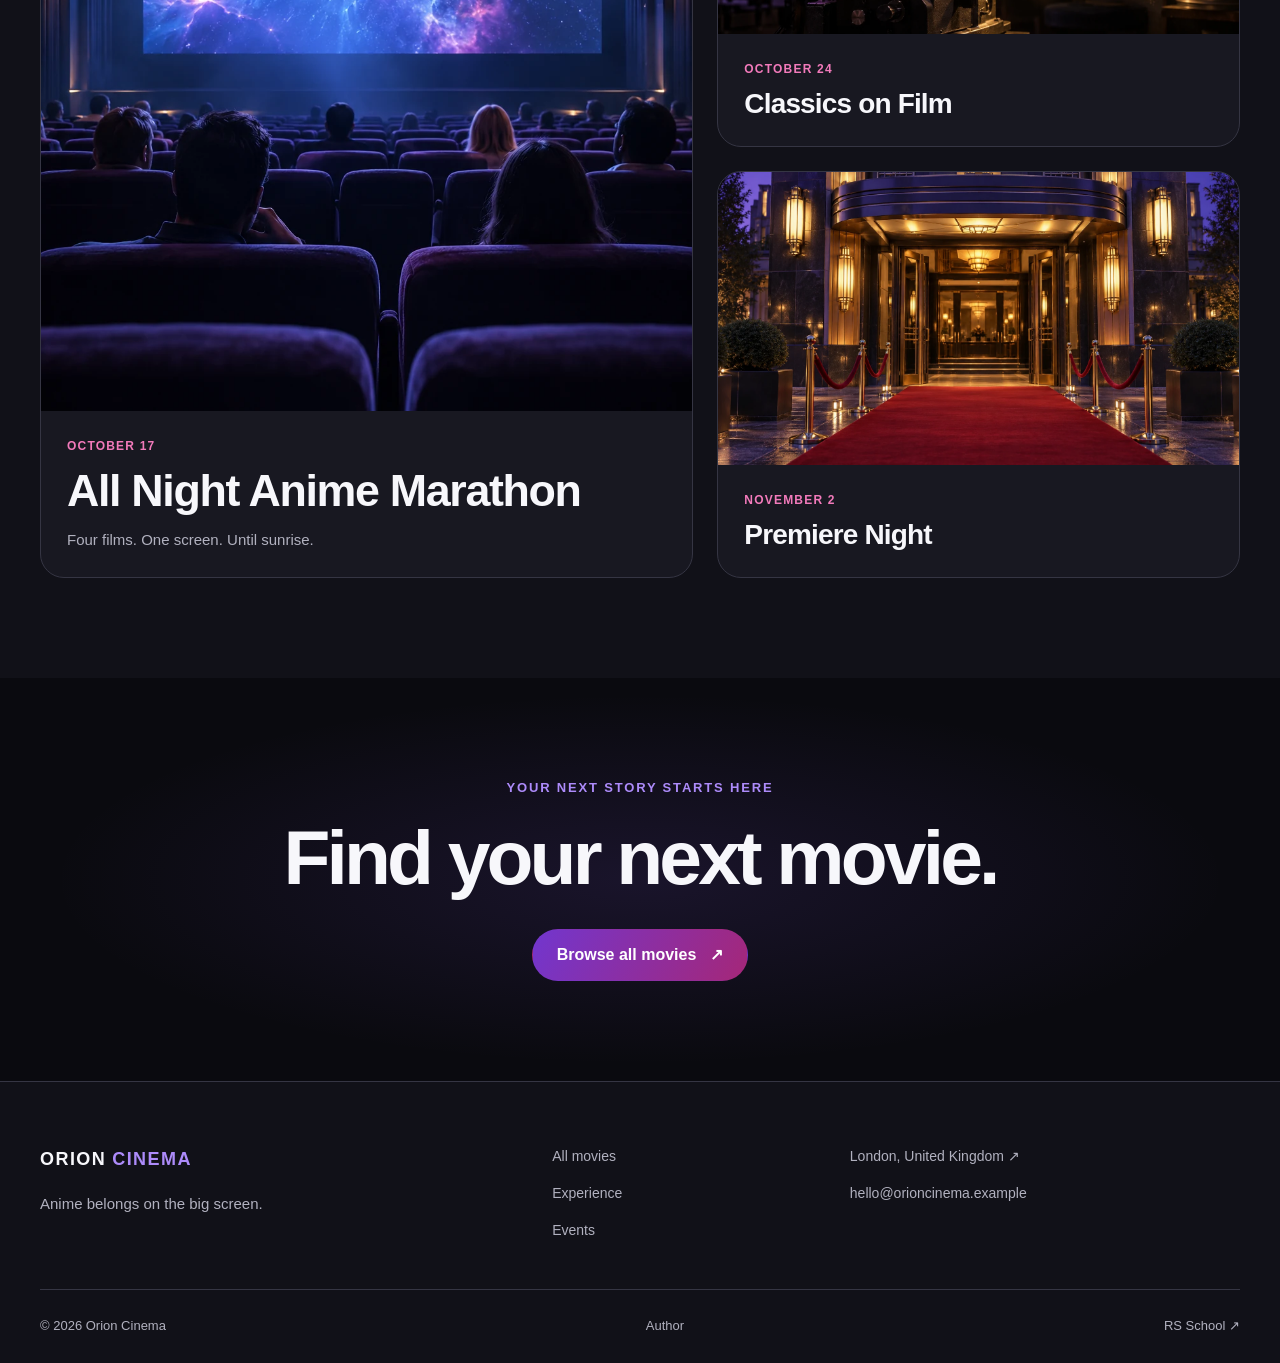
==== commit 9234deaf: "feat(slider): implement responsive looping movie carousel" ====
--- a/index.html
+++ b/index.html
@@ -10,188 +10,187 @@
     <script src="./js/main.js"></script>
     <script type="module" src="./js/app.js"></script>
     <link rel="stylesheet" href="./css/style.css">
-    <script src="js/menu.js"></script>
 </head>
 <body>
-    <a class="skip-link" href="#main-content">Skip to content</a>
-    <header class="header">
-        <div class="container header__container">
-            <a class="logo" href="./index.html" aria-label="Orion Cinema home">ORION<span class="logo__accent">CINEMA</span></a>
-            <nav class="nav" id="main-navigation" aria-label="Main navigation">
-                <ul class="nav__list">
-                    <li><a class="nav__link" href="#featured">Movies</a></li>
-                    <li><a class="nav__link" href="#experience">Experience</a></li>
-                    <li><a class="nav__link" href="#events">Events</a></li>
-                    <li><a class="nav__link" href="./movies/index.html">All movies</a></li>
+<a class="skip-link" href="#main-content">Skip to content</a>
+<header class="header">
+    <div class="container header__container">
+        <a class="logo" href="./index.html" aria-label="Orion Cinema home">ORION<span class="logo__accent">CINEMA</span></a>
+        <nav class="nav" id="main-navigation" aria-label="Main navigation">
+            <ul class="nav__list">
+                <li><a class="nav__link" href="#featured">Movies</a></li>
+                <li><a class="nav__link" href="#experience">Experience</a></li>
+                <li><a class="nav__link" href="#events">Events</a></li>
+                <li><a class="nav__link" href="./movies/index.html">All movies</a></li>
+            </ul>
+        </nav>
+        <div class="header__actions">
+            <button class="theme-toggle" type="button" aria-label="Switch to light theme" aria-pressed="false">
+                <span class="theme-toggle__icon" aria-hidden="true">☾</span>
+            </button>
+            <button class="burger" type="button" aria-label="Open navigation menu" aria-expanded="false" aria-controls="main-navigation">
+                <span class="burger__line" aria-hidden="true"></span>
+                <span class="burger__line" aria-hidden="true"></span>
+                <span class="burger__line" aria-hidden="true"></span>
+            </button>
+        </div>
+    </div>
+</header>
+<main id="main-content">
+    <section class="hero" aria-labelledby="hero-title">
+        <div class="container hero__container">
+            <div class="hero__content">
+                <p class="hero__eyebrow">Anime cinema experience</p>
+                <h1 class="hero__title" id="hero-title">Anime deserves <span class="hero__accent">the big screen.</span></h1>
+                <p class="hero__description">Discover anime premieres, legendary classics and exclusive screenings in a cinema made for fans.</p>
+                <div class="hero__actions">
+                    <a class="button button--primary" href="./movies/index.html">Explore movies <span aria-hidden="true">↗</span></a>
+                    <a class="button button--secondary" href="#featured">What's on</a>
+                </div>
+            </div>
+            <figure class="hero__visual">
+                <div class="hero__poster">
+                    <img src="./assets/images/movies/moonlit-ronin.webp"
+                         alt="A cloaked swordsman overlooking misty mountains beneath a full moon." width="1024" height="1536" fetchpriority="high">
+                </div>
+                <figcaption class="hero__movie-info">
+                    <span class="hero__status">Now showing</span>
+                    <strong class="hero__movie-title">Moonlit Ronin</strong>
+                </figcaption>
+            </figure>
+        </div>
+    </section>
+
+    <section class="featured section" id="featured" aria-labelledby="featured-title">
+        <div class="container">
+            <div class="section-heading">
+                <div>
+                    <p class="section-heading__eyebrow">Featured</p>
+                    <h2 class="section-heading__title" id="featured-title">Stories worth seeing <span class="accent-text">together.</span></h2>
+                </div>
+                <a class="section-heading__link" href="./movies/index.html">View all movies <span aria-hidden="true">↗</span></a>
+            </div>
+            <div class="slider" role="group" aria-label="Featured movies">
+                <button class="slider__button slider__button--previous" type="button" aria-label="Previous movies" aria-controls="featured-slides">←</button>
+                <div class="slider__viewport" id="featured-slides" role="group" tabindex="0" aria-label="Featured movies. Use left and right arrow keys to browse.">
+                    <div class="slider__track"></div>
+                </div>
+                <button class="slider__button slider__button--next" type="button" aria-label="Next movies" aria-controls="featured-slides">→</button>
+            </div>
+            <div class="slider-pagination" role="group" aria-label="Slider pagination"></div>
+            <p class="visually-hidden slider__status" role="status" aria-live="polite"></p>
+            <noscript><p class="no-script">Enable JavaScript to browse the featured movies.</p></noscript>
+        </div>
+    </section>
+
+    <section class="experience section" id="experience" aria-labelledby="experience-title">
+        <div class="container">
+            <div class="section-heading">
+                <div>
+                    <p class="section-heading__eyebrow">The experience</p>
+                    <h2 class="section-heading__title" id="experience-title">More than just <span class="accent-text">a screening.</span></h2>
+                </div>
+            </div>
+            <div class="experience__grid">
+                <article class="experience-card">
+                    <span class="experience-card__number" aria-hidden="true">01</span>
+                    <h3 class="experience-card__title">Big screen</h3>
+                    <p class="experience-card__description">See every detail, every color and every frame the way it deserves to be seen.</p>
+                </article>
+                <article class="experience-card">
+                    <span class="experience-card__number" aria-hidden="true">02</span>
+                    <h3 class="experience-card__title">Immersive sound</h3>
+                    <p class="experience-card__description">Powerful surround sound brings soundtracks, battles and quiet moments to life.</p>
+                </article>
+                <article class="experience-card">
+                    <span class="experience-card__number" aria-hidden="true">03</span>
+                    <h3 class="experience-card__title">Fan community</h3>
+                    <p class="experience-card__description">Premieres, themed nights and special events created for people who love anime.</p>
+                </article>
+            </div>
+        </div>
+    </section>
+
+    <section class="events section" id="events" aria-labelledby="events-title">
+        <div class="container">
+            <div class="section-heading">
+                <div>
+                    <p class="section-heading__eyebrow">Special events</p>
+                    <h2 class="section-heading__title" id="events-title">One night. <span class="accent-text">One universe.</span></h2>
+                </div>
+            </div>
+            <div class="events__grid">
+                <article class="event-card event-card--large">
+                    <div class="event-card__media">
+                        <img src="./assets/images/events/anime-night.webp"
+                             alt="Moviegoers in a violet cinema auditorium watching a luminous nebula." width="1024" height="1536" loading="lazy" decoding="async">
+                    </div>
+                    <div class="event-card__content">
+                        <p class="event-card__date"><time datetime="2026-10-17">October 17</time></p>
+                        <h3 class="event-card__title">All Night Anime Marathon</h3>
+                        <p class="event-card__description">Four films. One screen. Until sunrise.</p>
+                    </div>
+                </article>
+                <article class="event-card">
+                    <div class="event-card__media">
+                        <img src="./assets/images/events/classics-night.webp"
+                             alt="A vintage film projector casting a beam of warm light." width="1536" height="1024" loading="lazy" decoding="async">
+                    </div>
+                    <div class="event-card__content">
+                        <p class="event-card__date"><time datetime="2026-10-24">October 24</time></p>
+                        <h3 class="event-card__title">Classics on Film</h3>
+                    </div>
+                </article>
+                <article class="event-card">
+                    <div class="event-card__media">
+                        <img src="./assets/images/events/premiere-night.webp"
+                             alt="A red carpet leading to the warmly lit doors of an art deco cinema." width="1536" height="1024" loading="lazy" decoding="async">
+                    </div>
+                    <div class="event-card__content">
+                        <p class="event-card__date"><time datetime="2026-11-02">November 2</time></p>
+                        <h3 class="event-card__title">Premiere Night</h3>
+                    </div>
+                </article>
+            </div>
+        </div>
+    </section>
+
+    <section class="cta section" aria-labelledby="cta-title">
+        <div class="container">
+            <div class="cta__content">
+                <p class="cta__eyebrow">Your next story starts here</p>
+                <h2 class="cta__title" id="cta-title">Find your next movie.</h2>
+                <a class="button button--primary" href="./movies/index.html">Browse all movies <span aria-hidden="true">↗</span></a>
+            </div>
+        </div>
+    </section>
+</main>
+
+<footer class="footer" id="contacts">
+    <div class="container">
+        <div class="footer__top">
+            <div class="footer__brand">
+                <a class="logo" href="./index.html" aria-label="Orion Cinema home">ORION<span class="logo__accent">CINEMA</span></a>
+                <p class="footer__tagline">Anime belongs on the big screen.</p>
+            </div>
+            <nav class="footer__nav" aria-label="Footer navigation">
+                <ul>
+                    <li><a href="./movies/index.html">All movies</a></li>
+                    <li><a href="#experience">Experience</a></li>
+                    <li><a href="#events">Events</a></li>
                 </ul>
             </nav>
-            <div class="header__actions">
-                <button class="theme-toggle" type="button" aria-label="Switch to light theme" aria-pressed="false">
-                    <span class="theme-toggle__icon" aria-hidden="true">☾</span>
-                </button>
-                <button class="burger" type="button" aria-label="Open navigation menu" aria-expanded="false" aria-controls="main-navigation">
-                    <span class="burger__line" aria-hidden="true"></span>
-                    <span class="burger__line" aria-hidden="true"></span>
-                    <span class="burger__line" aria-hidden="true"></span>
-                </button>
-            </div>
+            <address class="footer__contacts">
+                <a href="https://www.google.com/maps/search/?api=1&amp;query=London%2C%20United%20Kingdom" target="_blank" rel="noopener noreferrer">London, United Kingdom <span aria-hidden="true">↗</span></a>
+                <a href="mailto:hello@orioncinema.example">hello@orioncinema.example</a>
+            </address>
         </div>
-    </header>
-    <main id="main-content">
-        <section class="hero" aria-labelledby="hero-title">
-            <div class="container hero__container">
-                <div class="hero__content">
-                    <p class="hero__eyebrow">Anime cinema experience</p>
-                    <h1 class="hero__title" id="hero-title">Anime deserves <span class="hero__accent">the big screen.</span></h1>
-                    <p class="hero__description">Discover anime premieres, legendary classics and exclusive screenings in a cinema made for fans.</p>
-                    <div class="hero__actions">
-                        <a class="button button--primary" href="./movies/index.html">Explore movies <span aria-hidden="true">↗</span></a>
-                        <a class="button button--secondary" href="#featured">What's on</a>
-                    </div>
-                </div>
-                <figure class="hero__visual">
-                    <div class="hero__poster">
-                        <img src="./assets/images/movies/moonlit-ronin.webp"
-                            alt="A cloaked swordsman overlooking misty mountains beneath a full moon." width="1024" height="1536" fetchpriority="high">
-                    </div>
-                    <figcaption class="hero__movie-info">
-                        <span class="hero__status">Now showing</span>
-                        <strong class="hero__movie-title">Moonlit Ronin</strong>
-                    </figcaption>
-                </figure>
-            </div>
-        </section>
-
-        <section class="featured section" id="featured" aria-labelledby="featured-title">
-            <div class="container">
-                <div class="section-heading">
-                    <div>
-                        <p class="section-heading__eyebrow">Featured</p>
-                        <h2 class="section-heading__title" id="featured-title">Stories worth seeing <span class="accent-text">together.</span></h2>
-                    </div>
-                    <a class="section-heading__link" href="./movies/index.html">View all movies <span aria-hidden="true">↗</span></a>
-                </div>
-                <div class="slider" role="group" aria-label="Featured movies">
-                    <button class="slider__button slider__button--previous" type="button" aria-label="Previous movies" aria-controls="featured-slides">←</button>
-                    <div class="slider__viewport" id="featured-slides" role="group" tabindex="0" aria-label="Featured movies. Use left and right arrow keys to browse.">
-                        <div class="slider__track"></div>
-                    </div>
-                    <button class="slider__button slider__button--next" type="button" aria-label="Next movies" aria-controls="featured-slides">→</button>
-                </div>
-                <div class="slider-pagination" role="group" aria-label="Slider pagination"></div>
-                <p class="visually-hidden slider__status" role="status" aria-live="polite"></p>
-                <noscript><p class="no-script">Enable JavaScript to browse the featured movies.</p></noscript>
-            </div>
-        </section>
-
-        <section class="experience section" id="experience" aria-labelledby="experience-title">
-            <div class="container">
-                <div class="section-heading">
-                    <div>
-                        <p class="section-heading__eyebrow">The experience</p>
-                        <h2 class="section-heading__title" id="experience-title">More than just <span class="accent-text">a screening.</span></h2>
-                    </div>
-                </div>
-                <div class="experience__grid">
-                    <article class="experience-card">
-                        <span class="experience-card__number" aria-hidden="true">01</span>
-                        <h3 class="experience-card__title">Big screen</h3>
-                        <p class="experience-card__description">See every detail, every color and every frame the way it deserves to be seen.</p>
-                    </article>
-                    <article class="experience-card">
-                        <span class="experience-card__number" aria-hidden="true">02</span>
-                        <h3 class="experience-card__title">Immersive sound</h3>
-                        <p class="experience-card__description">Powerful surround sound brings soundtracks, battles and quiet moments to life.</p>
-                    </article>
-                    <article class="experience-card">
-                        <span class="experience-card__number" aria-hidden="true">03</span>
-                        <h3 class="experience-card__title">Fan community</h3>
-                        <p class="experience-card__description">Premieres, themed nights and special events created for people who love anime.</p>
-                    </article>
-                </div>
-            </div>
-        </section>
-
-        <section class="events section" id="events" aria-labelledby="events-title">
-            <div class="container">
-                <div class="section-heading">
-                    <div>
-                        <p class="section-heading__eyebrow">Special events</p>
-                        <h2 class="section-heading__title" id="events-title">One night. <span class="accent-text">One universe.</span></h2>
-                    </div>
-                </div>
-                <div class="events__grid">
-                    <article class="event-card event-card--large">
-                        <div class="event-card__media">
-                            <img src="./assets/images/events/anime-night.webp"
-                            alt="Moviegoers in a violet cinema auditorium watching a luminous nebula." width="1024" height="1536" loading="lazy" decoding="async">
-                        </div>
-                        <div class="event-card__content">
-                            <p class="event-card__date"><time datetime="2026-10-17">October 17</time></p>
-                            <h3 class="event-card__title">All Night Anime Marathon</h3>
-                            <p class="event-card__description">Four films. One screen. Until sunrise.</p>
-                        </div>
-                    </article>
-                    <article class="event-card">
-                        <div class="event-card__media">
-                            <img src="./assets/images/events/classics-night.webp"
-                            alt="A vintage film projector casting a beam of warm light." width="1536" height="1024" loading="lazy" decoding="async">
-                        </div>
-                        <div class="event-card__content">
-                            <p class="event-card__date"><time datetime="2026-10-24">October 24</time></p>
-                            <h3 class="event-card__title">Classics on Film</h3>
-                        </div>
-                    </article>
-                    <article class="event-card">
-                        <div class="event-card__media">
-                            <img src="./assets/images/events/premiere-night.webp"
-                            alt="A red carpet leading to the warmly lit doors of an art deco cinema." width="1536" height="1024" loading="lazy" decoding="async">
-                        </div>
-                        <div class="event-card__content">
-                            <p class="event-card__date"><time datetime="2026-11-02">November 2</time></p>
-                            <h3 class="event-card__title">Premiere Night</h3>
-                        </div>
-                    </article>
-                </div>
-            </div>
-        </section>
-
-        <section class="cta section" aria-labelledby="cta-title">
-            <div class="container">
-                <div class="cta__content">
-                    <p class="cta__eyebrow">Your next story starts here</p>
-                    <h2 class="cta__title" id="cta-title">Find your next movie.</h2>
-                    <a class="button button--primary" href="./movies/index.html">Browse all movies <span aria-hidden="true">↗</span></a>
-                </div>
-            </div>
-        </section>
-    </main>
-
-    <footer class="footer" id="contacts">
-        <div class="container">
-            <div class="footer__top">
-                <div class="footer__brand">
-                    <a class="logo" href="./index.html" aria-label="Orion Cinema home">ORION<span class="logo__accent">CINEMA</span></a>
-                    <p class="footer__tagline">Anime belongs on the big screen.</p>
-                </div>
-                <nav class="footer__nav" aria-label="Footer navigation">
-                    <ul>
-                        <li><a href="./movies/index.html">All movies</a></li>
-                        <li><a href="#experience">Experience</a></li>
-                        <li><a href="#events">Events</a></li>
-                    </ul>
-                </nav>
-                <address class="footer__contacts">
-                    <a href="https://www.google.com/maps/search/?api=1&amp;query=London%2C%20United%20Kingdom" target="_blank" rel="noopener noreferrer">London, United Kingdom <span aria-hidden="true">↗</span></a>
-                    <a href="mailto:hello@orioncinema.example">hello@orioncinema.example</a>
-                </address>
-            </div>
-            <div class="footer__bottom">
-                <p>© 2026 Orion Cinema</p>
-                <a href="https://github.com/kirill555525" target="_blank" rel="noopener noreferrer">Author</a>
-                <a href="https://rs.school/courses/javascript" target="_blank" rel="noopener noreferrer">RS School <span aria-hidden="true">↗</span></a>
-            </div>
+        <div class="footer__bottom">
+            <p>© 2026 Orion Cinema</p>
+            <a href="https://github.com/kirill555525" target="_blank" rel="noopener noreferrer">Author</a>
+            <a href="https://rs.school/courses/javascript" target="_blank" rel="noopener noreferrer">RS School <span aria-hidden="true">↗</span></a>
         </div>
-    </footer>
+    </div>
+</footer>
 </body>
 </html>
